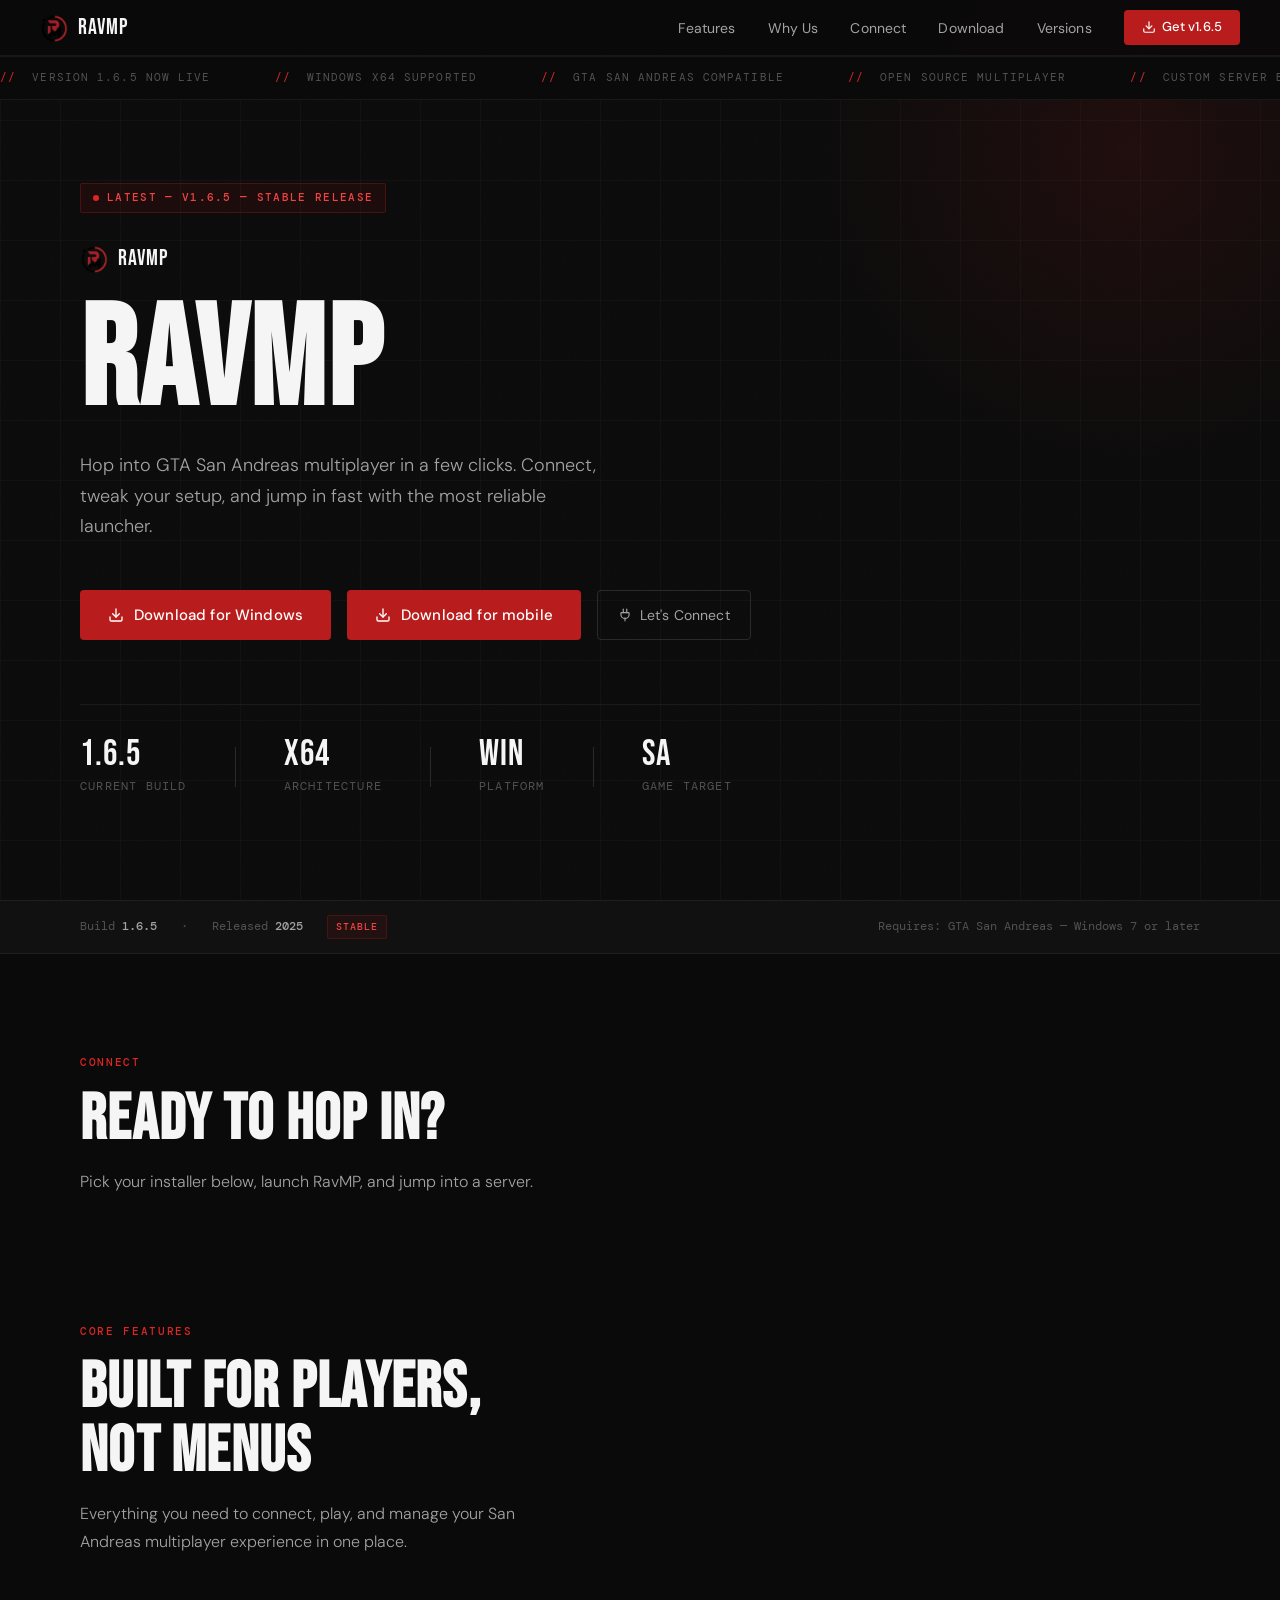
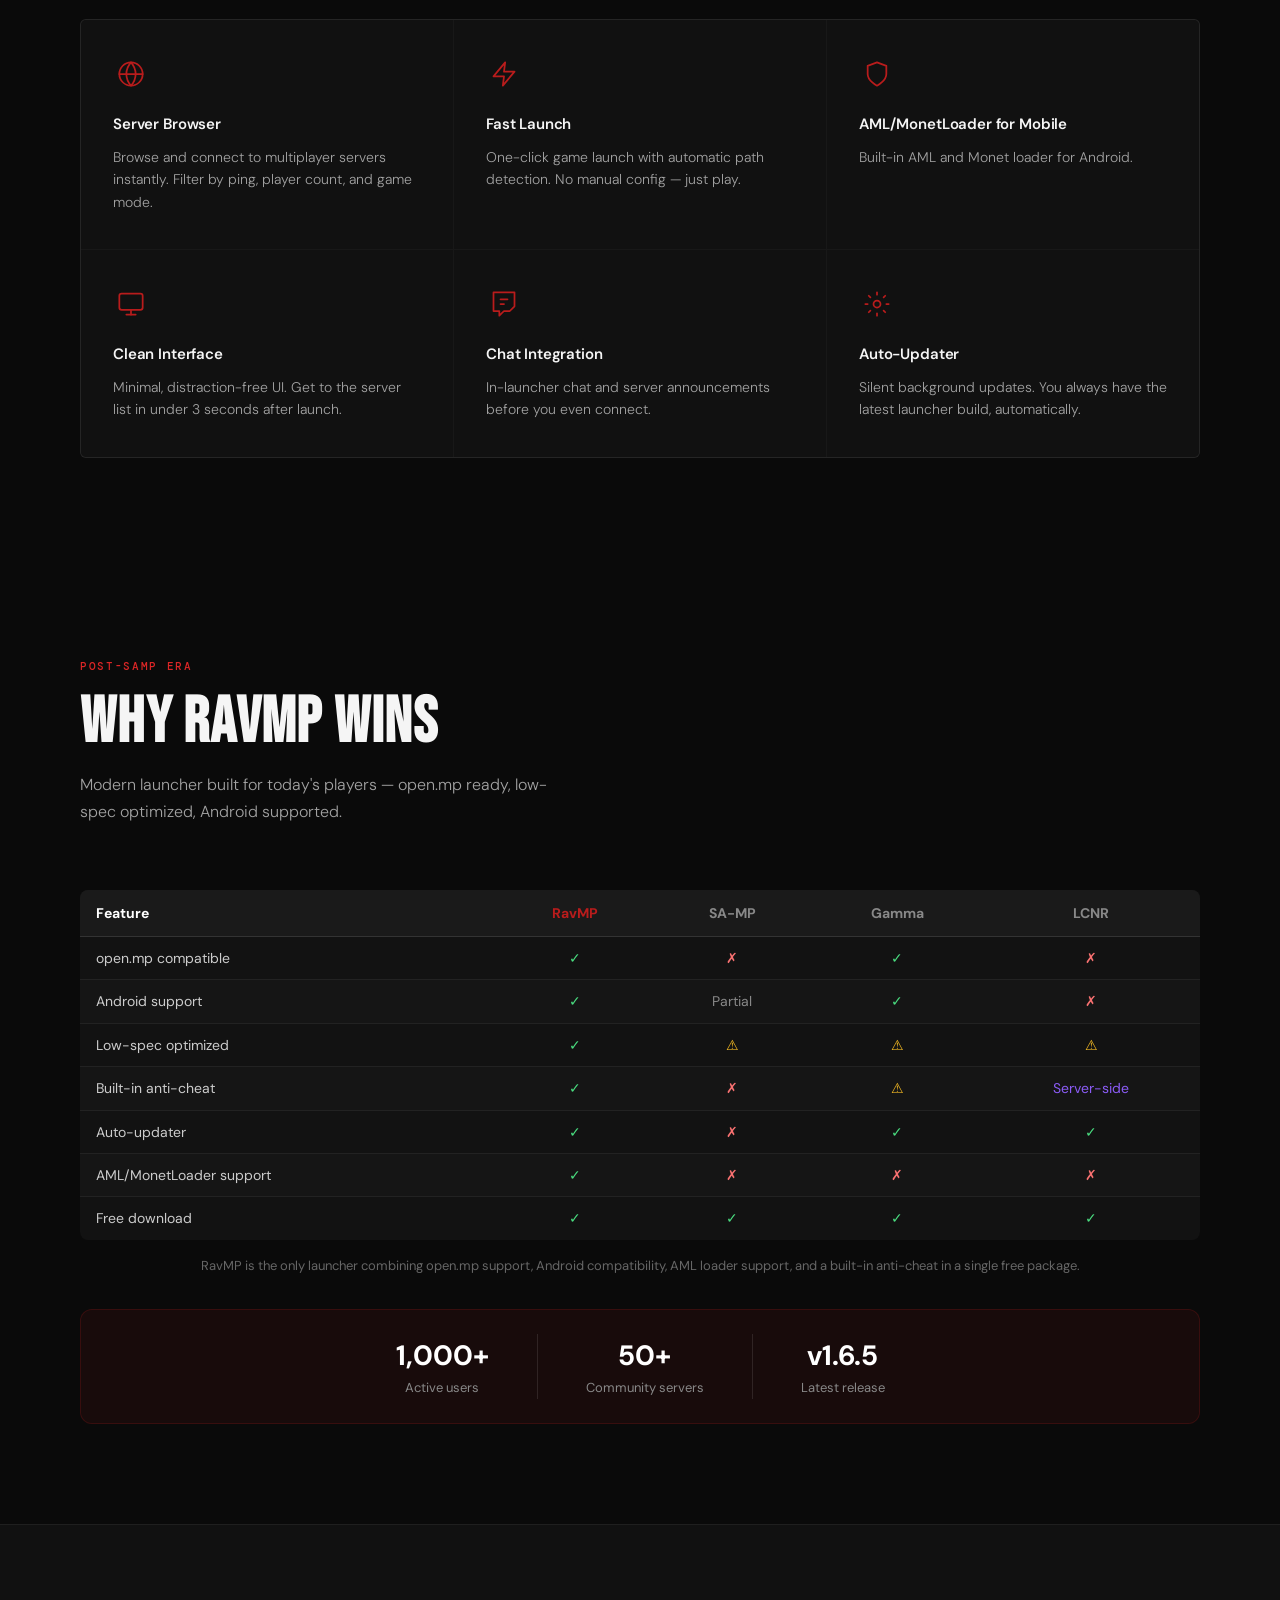
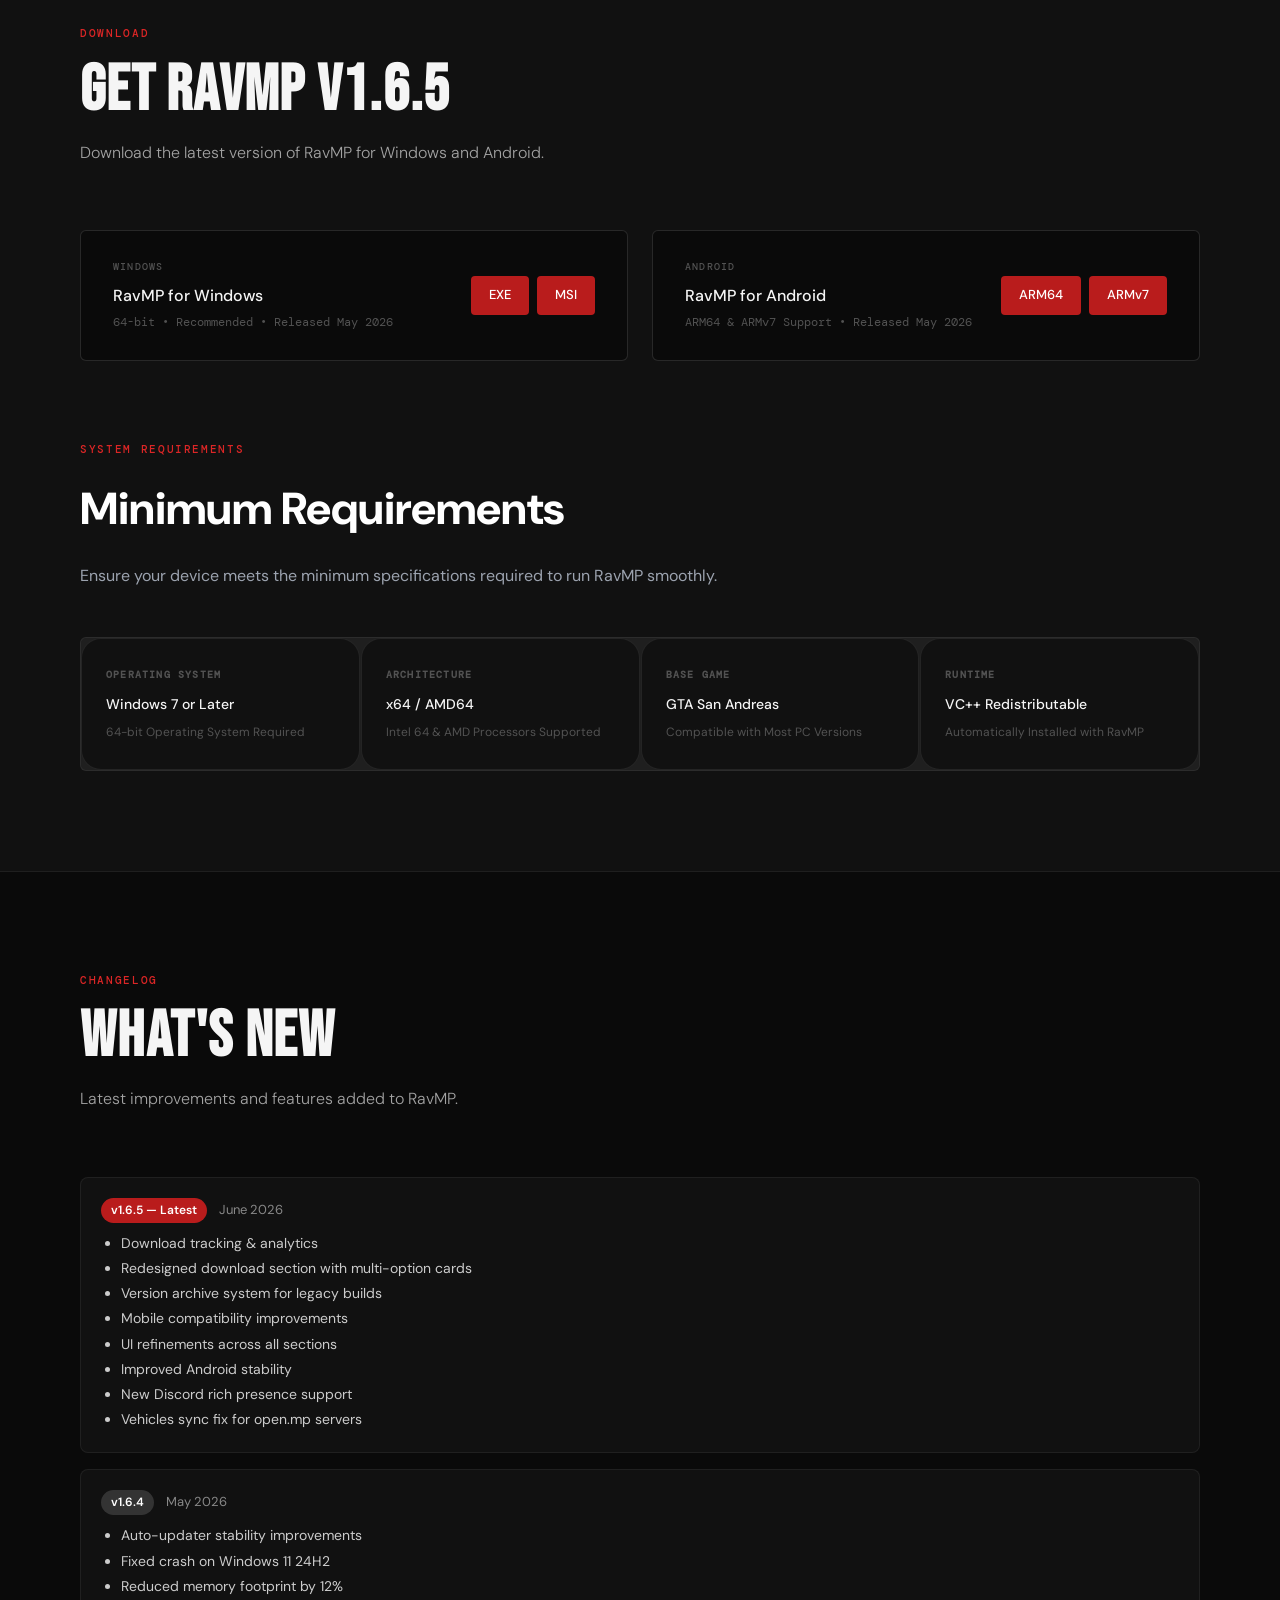
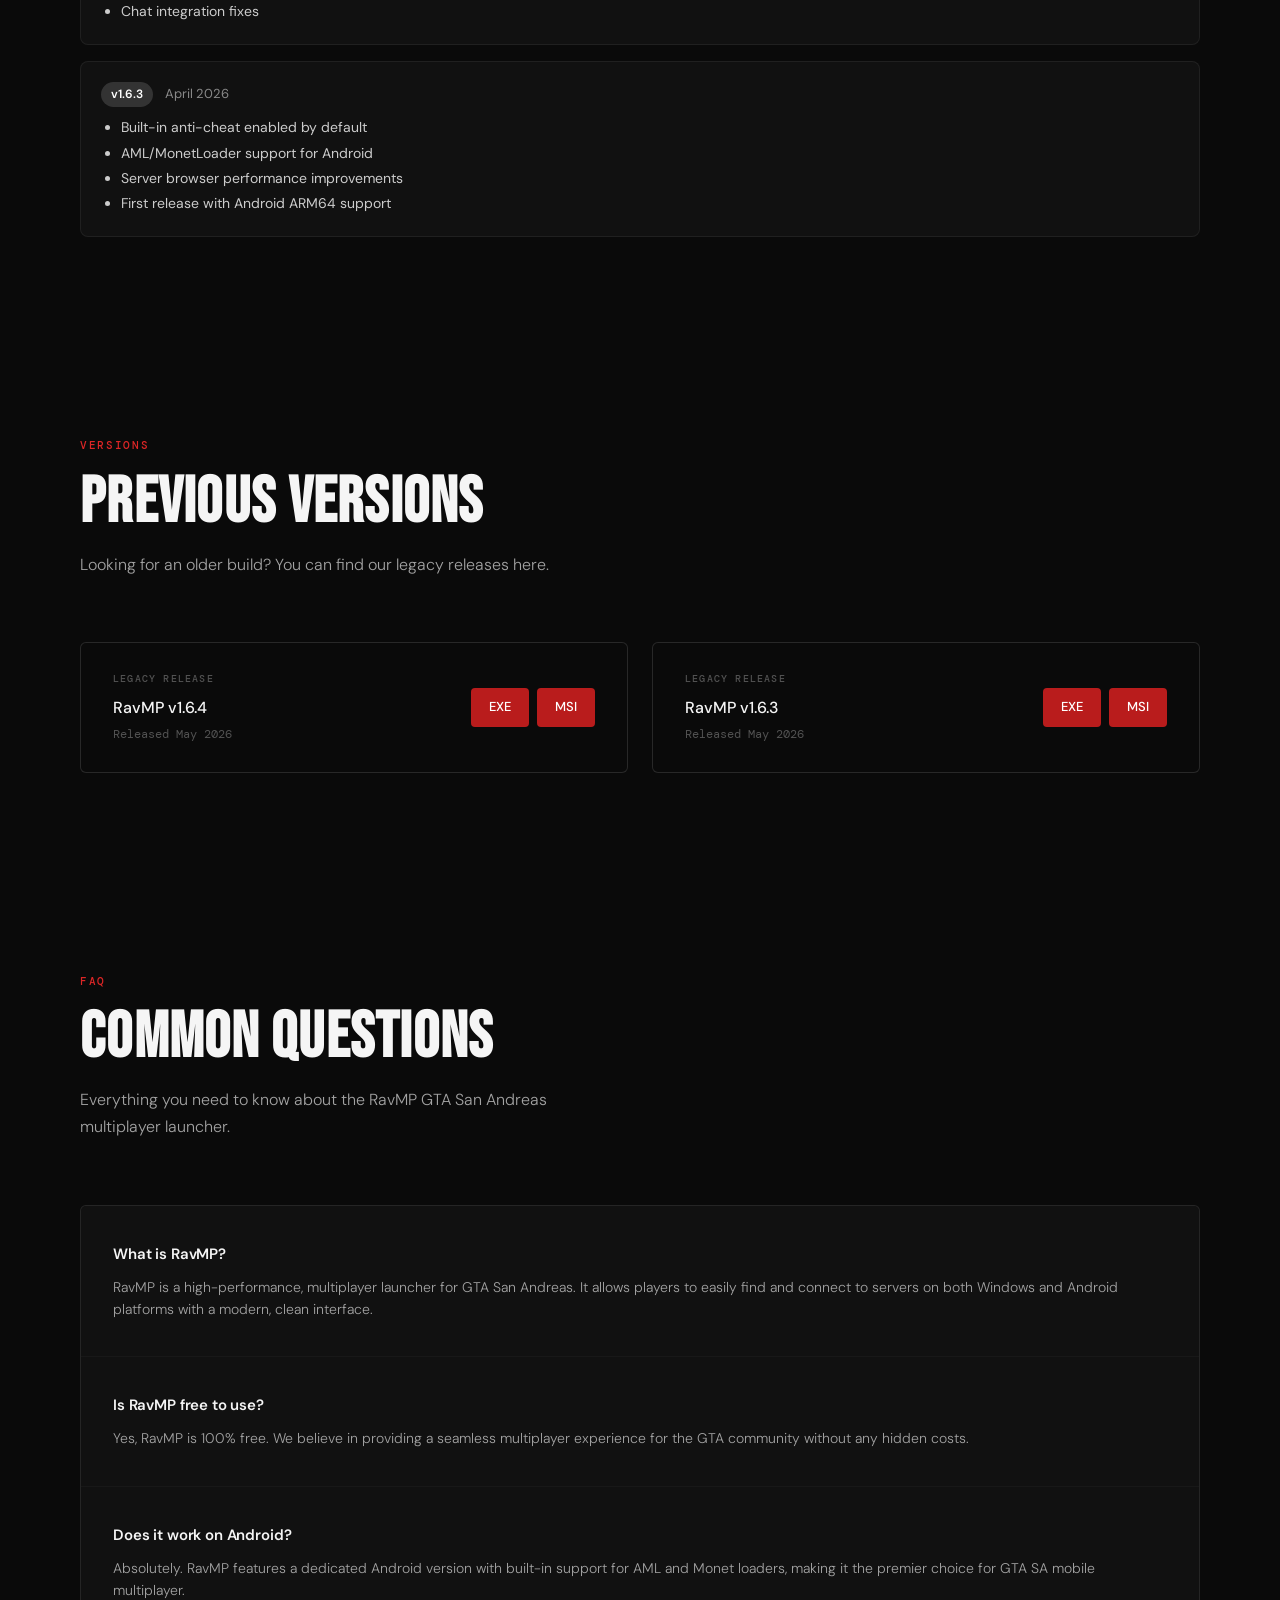
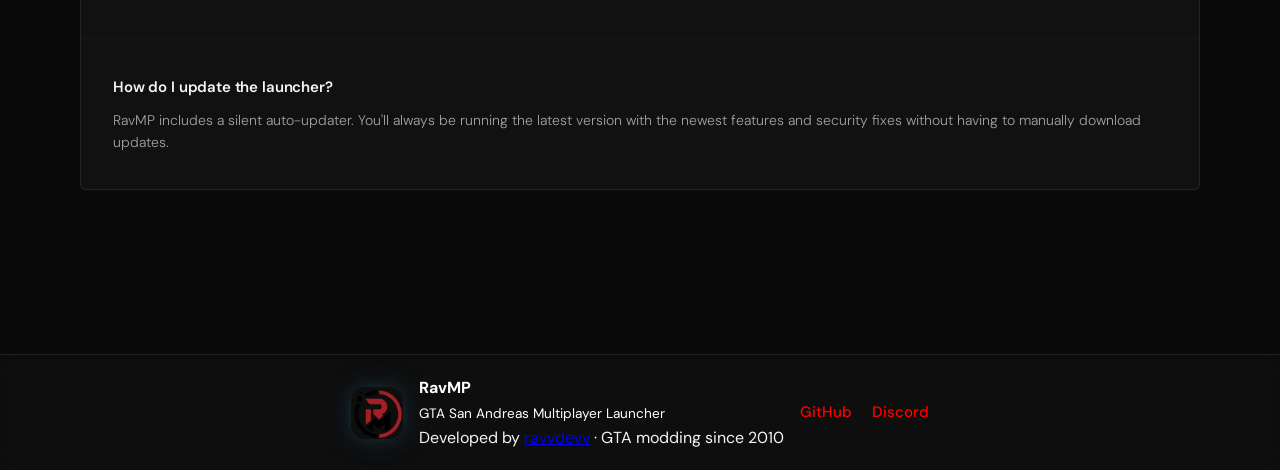
==== index.html @ 00d06754 "feat: add RavMP landing page Static landing page for RavMP with version-aware download links.  - ind" ====
<!DOCTYPE html>
<html lang="en" itemscope itemtype="https://schema.org/WebPage">

<head>
  <meta charset="UTF-8">
  <meta name="viewport" content="width=device-width, initial-scale=1.0">

  <!-- PRIMARY SEO: Title & Description -->
  <title>RavMP — GTA San Andreas Multiplayer Launcher 2026 | Free Download for PC & Android</title>
  <meta name="description"
    content="Download RavMP, the free GTA San Andreas multiplayer launcher for Windows & Android. Play on open.mp servers, low-spec optimized, with built-in anti-cheat. Latest version 1.6.5.">
  <meta name="keywords"
    content="GTA San Andreas Multiplayer, SAMP 2026, open.mp launcher, GTA SA multiplayer PC, GTA SA multiplayer Android, RavMP download, GTA San Andreas online, SA-MP alternative, GTA SA roleplay launcher, low spec GTA multiplayer">

  <!-- AUTHOR & PUBLISHER -->
  <meta name="author" content="ravvdevv">
  <meta name="publisher" content="RavMP">
  <meta name="copyright" content="2025–2026 RavMP">
  <meta name="robots" content="index, follow, max-image-preview:large, max-snippet:-1, max-video-preview:-1">
  <meta name="googlebot" content="index, follow, max-image-preview:large">
  <meta name="bingbot" content="index, follow">
  <meta name="format-detection" content="telephone=no, address=no, email=no">
  <meta name="referrer" content="strict-origin-when-cross-origin">
  <meta name="google" content="notranslate">
  <link rel="canonical" href="https://www.ravmp.site/">

  <!-- HREFLANG (single language but good practice) -->
  <link rel="alternate" hreflang="en" href="https://ravmp.site/">
  <link rel="alternate" hreflang="x-default" href="https://ravmp.site/">

  <!-- THEME & PWA -->
  <meta name="theme-color" content="#B91C1C">
  <meta name="apple-mobile-web-app-title" content="RavMP">
  <meta name="apple-mobile-web-app-capable" content="yes">
  <meta name="apple-mobile-web-app-status-bar-style" content="black-translucent">
  <meta name="application-name" content="RavMP">
  <meta name="msapplication-TileColor" content="#0A0A0A">
  <meta name="msapplication-config" content="none">

  <!-- GOOGLE SEARCH CONSOLE VERIFICATION -->
  <meta name="google-site-verification" content="oM2I1CHJqtOtnuSa7BRrCaym4ru8CVdy_X7vBUiohFk" />

  <!-- PERFORMANCE HINTS -->
  <link rel="preconnect" href="https://fonts.googleapis.com">
  <link rel="preconnect" href="https://fonts.gstatic.com" crossorigin>
  <link rel="preconnect" href="https://www.googletagmanager.com">
  <link rel="dns-prefetch" href="https://www.googletagmanager.com">
  <link rel="dns-prefetch" href="https://www.google-analytics.com">

  <!-- OPEN GRAPH / FACEBOOK (Enhanced) -->
  <meta property="og:type" content="website">
  <meta property="og:url" content="https://ravmp.site/">
  <meta property="og:title" content="RavMP — The Modern GTA San Andreas Multiplayer Launcher (2026)">
  <meta property="og:description"
    content="Play GTA SA Multiplayer on any device. Free download for Windows & Android. Optimized for low-end PCs, open.mp compatible, with built-in anti-cheat and auto-updater.">
  <meta property="og:image" content="https://ravmp.site/icon.png">
  <meta property="og:image:width" content="1024">
  <meta property="og:image:height" content="1024">
  <meta property="og:image:type" content="image/png">
  <meta property="og:image:alt" content="RavMP — GTA San Andreas Multiplayer Launcher Logo">
  <meta property="og:site_name" content="RavMP">
  <meta property="og:locale" content="en_US">
  <meta property="og:updated_time" content="2026-07-24T00:00:00Z">

  <!-- TWITTER CARD (Enhanced) -->
  <meta name="twitter:card" content="summary_large_image">
  <meta name="twitter:site" content="@ravvdevv">
  <meta name="twitter:creator" content="@ravvdevv">
  <meta name="twitter:url" content="https://ravmp.site/">
  <meta name="twitter:title" content="RavMP — Free GTA San Andreas Multiplayer Launcher 2026">
  <meta name="twitter:description"
    content="The best way to play GTA San Andreas multiplayer. Low-spec optimized, mobile-ready, open.mp compatible. Download free for Windows & Android.">
  <meta name="twitter:image" content="https://ravmp.site/icon.png">
  <meta name="twitter:image:width" content="1024">
  <meta name="twitter:image:height" content="1024">
  <meta name="twitter:image:alt" content="RavMP — GTA San Andreas Multiplayer Launcher">

  <!-- GOOGLE TAG Manager -->
  <script>(function (w, d, s, l, i) {
      w[l] = w[l] || [];
      w[l].push({
        'gtm.start':
          new Date().getTime(), event: 'gtm.js'
      });
      var f = d.getElementsByTagName(s)[0],
        j = d.createElement(s), dl = l != 'dataLayer' ? '&l=' + l : ''; j.async = true; j.src =
          'https://www.googletagmanager.com/gtm.js?id=' + i + dl; f.parentNode.insertBefore(j, f);
    })(window, document, 'script', 'dataLayer', 'GTM-MDSRJHWZ');</script>
  <!-- End Google Tag Manager -->

  <!-- JSON-LD: WebPage -->
  <script type="application/ld+json">
    {
      "@context": "https://schema.org",
      "@type": "WebPage",
      "name": "RavMP — GTA San Andreas Multiplayer Launcher",
      "description": "Download RavMP, the free GTA San Andreas multiplayer launcher for Windows & Android. Play on open.mp servers with low-spec optimization.",
      "url": "https://ravmp.site/",
      "inLanguage": "en",
      "datePublished": "2025-05-01",
      "dateModified": "2026-06-20",
      "author": {
        "@type": "Person",
        "name": "ravvdevv",
        "url": "https://github.com/ravvdevv"
      },
      "publisher": {
        "@type": "Organization",
        "name": "RavMP",
        "url": "https://ravmp.site/",
        "logo": {
          "@type": "ImageObject",
          "url": "https://ravmp.site/icon.png",
          "width": 1024,
          "height": 1024
        }
      },
      "primaryImageOfPage": {
        "@type": "ImageObject",
        "url": "https://ravmp.site/icon.png",
        "width": 1024,
        "height": 1024
      }
    }
  </script>

  <!-- JSON-LD: Organization -->
  <script type="application/ld+json">
    {
      "@context": "https://schema.org",
      "@type": "Organization",
      "name": "RavMP",
      "url": "https://ravmp.site/",
      "logo": "https://ravmp.site/icon.png",
      "description": "RavMP is a free, high-performance multiplayer launcher for Grand Theft Auto: San Andreas on Windows and Android.",
      "foundingDate": "2025-05-01",
      "sameAs": [
        "https://github.com/ravvdevv",
        "https://discord.gg/2t3RzB5vR5"
      ],
      "contactPoint": {
        "@type": "ContactPoint",
        "contactType": "customer support",
        "url": "https://discord.gg/2t3RzB5vR5"
      }
    }
  </script>

  <!-- JSON-LD: WebSite with SearchAction -->
  <script type="application/ld+json">
    {
      "@context": "https://schema.org",
      "@type": "WebSite",
      "name": "RavMP",
      "url": "https://ravmp.site/",
      "inLanguage": "en",
      "description": "Download RavMP, the free GTA San Andreas multiplayer launcher for Windows & Android. Play on open.mp servers, low-spec optimized, with built-in anti-cheat."
    }
  </script>

  <!-- JSON-LD: BreadcrumbList -->
  <script type="application/ld+json">
    {
      "@context": "https://schema.org",
      "@type": "BreadcrumbList",
      "itemListElement": [
        {
          "@type": "ListItem",
          "position": 1,
          "name": "Home",
          "item": "https://ravmp.site/"
        },
        {
          "@type": "ListItem",
          "position": 2,
          "name": "Download",
          "item": "https://ravmp.site/#download"
        },
        {
          "@type": "ListItem",
          "position": 3,
          "name": "Features",
          "item": "https://ravmp.site/#features"
        },
        {
          "@type": "ListItem",
          "position": 4,
          "name": "FAQ",
          "item": "https://ravmp.site/#faq"
        }
      ]
    }
  </script>

  <!-- JSON-LD: SoftwareApplication (Enhanced) -->
  <script type="application/ld+json">
    {
      "@context": "https://schema.org",
      "@type": "SoftwareApplication",
      "name": "RavMP",
      "alternateName": ["RavMP Launcher", "RavMP Multiplayer"],
      "operatingSystem": "Windows 7, 8, 10, 11 (x64), Android 5.0+",
      "applicationCategory": "GameApplication",
      "applicationSubCategory": "Multiplayer Game Client",
      "genre": "Action, Open World, Multiplayer",
      "url": "https://www.ravmp.site/",
      "downloadUrl": "https://www.ravmp.site/#download",
      "installUrl": "https://www.ravmp.site/#download",
      "versionHistory": "https://www.ravmp.site/#versions",
      "softwareVersion": "1.6.5",
      "fileSize": "45MB",
      "releaseNotes": "Version 1.6.5 includes download tracking, redesigned download section with multi-option cards, version archive system, mobile compatibility improvements, and UI refinements.",
      "screenshot": {
        "@type": "ImageObject",
        "url": "https://ravmp.site/icon.png",
        "caption": "RavMP Launcher Interface"
      },
      "offers": {
        "@type": "Offer",
        "price": "0",
        "priceCurrency": "USD",
        "availability": "https://schema.org/InStock",
        "validFrom": "2025-05-01"
      },
      "description": "RavMP is a high-performance, multiplayer launcher for Grand Theft Auto: San Andreas. Optimized for low-end systems, featuring a custom server browser, auto-updater, cross-platform Android support, and full open.mp compatibility.",
      "featureList": [
        "Open.mp and SA-MP Compatibility",
        "Low-Spec System Optimization",
        "Android Mobile Sync",
        "Global Server Browser",
        "Built-in Anti-Cheat",
        "Auto-Updater",
        "AML/MonetLoader Support",
        "Chat Integration",
        "One-Click Launch"
      ],
      "author": {
        "@type": "Person",
        "name": "ravvdevv",
        "url": "https://github.com/ravvdevv"
      }
    }
  </script>

  <!-- JSON-LD: FAQPage (Enhanced with more questions) -->
  <script type="application/ld+json">
    {
      "@context": "https://schema.org",
      "@type": "FAQPage",
      "mainEntity": [
        {
          "@type": "Question",
          "name": "What is RavMP?",
          "acceptedAnswer": {
            "@type": "Answer",
            "text": "RavMP is a lightweight, free multiplayer launcher for GTA San Andreas on Windows and Android. It features a custom server browser, auto-updater, built-in anti-cheat, and full open.mp compatibility — designed for speed and simplicity."
          }
        },
        {
          "@type": "Question",
          "name": "Is RavMP free to download?",
          "acceptedAnswer": {
            "@type": "Answer",
            "text": "Yes, RavMP is 100% free to download and use. There are no hidden costs, subscriptions, or premium tiers."
          }
        },
        {
          "@type": "Question",
          "name": "Does RavMP support Android?",
          "acceptedAnswer": {
            "@type": "Answer",
            "text": "Yes, RavMP has a dedicated Android version with built-in AML and Monet loader support for a seamless mobile multiplayer experience. It supports both ARM64 and ARMv7 architectures."
          }
        },
        {
          "@type": "Question",
          "name": "How do I install RavMP?",
          "acceptedAnswer": {
            "@type": "Answer",
            "text": "Download the installer for your platform (Windows EXE/MSI or Android APK) from the official website at ravmp.site and follow the setup instructions. The installer includes automatic VC++ redistributable setup."
          }
        },
        {
          "@type": "Question",
          "name": "Does RavMP work with open.mp?",
          "acceptedAnswer": {
            "@type": "Answer",
            "text": "Yes, RavMP is fully compatible with open.mp, the open-source successor to SA-MP. It also maintains backwards compatibility with legacy SA-MP servers."
          }
        },
        {
          "@type": "Question",
          "name": "Can I play on low-end PCs?",
          "acceptedAnswer": {
            "@type": "Answer",
            "text": "Absolutely. RavMP is specifically engineered for low-spec systems. It runs smoothly on Windows 7 and later with minimal resource usage."
          }
        },
        {
          "@type": "Question",
          "name": "How does the auto-updater work?",
          "acceptedAnswer": {
            "@type": "Answer",
            "text": "RavMP includes a silent background auto-updater. You'll always be running the latest version with the newest features and security fixes without having to manually download updates."
          }
        },
        {
          "@type": "Question",
          "name": "What are the minimum system requirements?",
          "acceptedAnswer": {
            "@type": "Answer",
            "text": "Windows 7 or later (64-bit), x64/AMD64 processor, GTA San Andreas installed, and VC++ Redistributable (automatically installed with RavMP). For Android: Android 5.0+ with ARM64 or ARMv7."
          }
        }
      ]
    }
  </script>

  <!-- STYLES -->
  <link rel="preload" href="/icon.png" as="image" type="image/png" fetchpriority="high">
  <link rel="preload"
    href="https://fonts.googleapis.com/css2?family=Bebas+Neue&family=DM+Mono:wght@400;500&family=DM+Sans:wght@300;400;500;600&display=swap"
    as="style">
  <link rel="preconnect" href="https://cdn.discord.com">
  <link
    href="https://fonts.googleapis.com/css2?family=Bebas+Neue&family=DM+Mono:wght@400;500&family=DM+Sans:wght@300;400;500;600&display=swap"
    rel="stylesheet" media="print" onload="this.media='all';this.onload=null">
  <noscript>
    <link
      href="https://fonts.googleapis.com/css2?family=Bebas+Neue&family=DM+Mono:wght@400;500&family=DM+Sans:wght@300;400;500;600&display=swap"
      rel="stylesheet">
  </noscript>
  <link rel="stylesheet" href="/css/styles.css">
  <link rel="icon" type="image/png" href="/icon.png">
  <link rel="apple-touch-icon" href="/icon.png">

</head>

<!-- Google Tag Manager (noscript) -->
<noscript><iframe src="https://www.googletagmanager.com/ns.html?id=GTM-MDSRJHWZ" height="0" width="0"
    style="display:none;visibility:hidden"></iframe></noscript>
<!-- End Google Tag Manager (noscript) -->

<body itemscope itemtype="https://schema.org/WebPage">

  <!-- SKIP TO CONTENT -->
  <a href="#main-content" class="skip-link" aria-label="Skip to main content">Skip to content</a>

  <!-- NAV -->
  <nav itemscope itemtype="https://schema.org/SiteNavigationElement">
    <a href="/" class="nav-logo" aria-label="RavMP Home" aria-current="page" itemprop="url">
      <img src="/icon.png" alt="RavMP — Official GTA San Andreas Multiplayer Launcher Logo" class="nav-logo-icon"
        width="28" height="28" loading="eager">
      <span class="nav-logo-text">RavMP</span>
    </a>
    <ul class="nav-links" id="nav-links"></ul>
  </nav>

  <!-- TICKER -->
  <div class="ticker ticker-fixed" aria-live="polite" aria-atomic="true" aria-label="Latest updates">
    <div class="ticker-inner" id="ticker-items"></div>
  </div>

  <main id="main-content">
    <!-- HERO -->
    <section class="hero hero-top-spacing" id="hero" aria-label="RavMP Introduction">
      <div class="hero-noise"></div>
      <div class="hero-grid-lines"></div>
      <div class="hero-glow"></div>

      <div class="hero-badge is-relative" id="hero-badge"></div>

      <a href="/" class="nav-logo" aria-label="RavMP Home" tabindex="-1">
        <img src="/icon.png" alt="" class="nav-logo-icon" width="28" height="28" aria-hidden="true">
        <span class="nav-logo-text">RavMP</span>
      </a>
      <h1 class="hero-title is-relative" id="hero-title" itemprop="headline">Hop into GTA San Andreas multiplayer in a few clicks</h1>

      <p class="hero-sub is-relative" id="hero-sub" itemprop="description"></p>

      <div class="hero-actions is-relative" id="hero-actions"></div>

      <div class="hero-meta is-relative" id="hero-meta"></div>
    </section>

    <!-- VERSION STRIP -->
    <div class="version-strip">
      <div class="version-info" id="version-info"></div>
      <span class="version-compat" id="version-compat"></span>
    </div>

    <!-- CONNECT -->
    <section class="section section-connect-compact" id="connect" aria-label="Download RavMP">
      <div class="section-label">Connect</div>
      <h2 class="section-title">Ready to hop in?</h2>
      <p class="section-sub section-sub-compact">Pick your installer below, launch RavMP, and
        jump
        into a server.</p>
    </section>

    <!-- FEATURES -->
    <section class="section" id="features" aria-label="RavMP Features">
      <div class="section-label">Core Features</div>
      <h2 class="section-title">Built for players,<br>not menus</h2>
      <p class="section-sub">Everything you need to connect, play, and manage your San Andreas multiplayer experience in
        one place.</p>

      <div class="features-grid" id="features-grid"></div>
    </section>

    <!-- WHY RAVMP vs Alternatives -->
    <section class="section" id="why-ravmp" aria-label="Why Choose RavMP">
      <div class="section-label">Post-SAMP Era</div>
      <h2 class="section-title">Why RavMP Wins</h2>
      <p class="section-sub">Modern launcher built for today's players — open.mp ready, low-spec optimized, Android supported.</p>

      <div style="overflow-x:auto;margin-bottom:8px;">
      <table style="width:100%;border-collapse:collapse;font-size:14px;color:#ccc;background:rgba(255,255,255,0.03);border-radius:8px;overflow:hidden;">
        <thead>
          <tr style="background:#1a1a1a;">
            <th style="padding:12px 16px;text-align:left;border-bottom:1px solid #333;color:#fff;">Feature</th>
            <th style="padding:12px 16px;text-align:center;border-bottom:1px solid #333;color:#B91C1C;">RavMP</th>
            <th style="padding:12px 16px;text-align:center;border-bottom:1px solid #333;color:#888;">SA-MP</th>
            <th style="padding:12px 16px;text-align:center;border-bottom:1px solid #333;color:#888;">Gamma</th>
            <th style="padding:12px 16px;text-align:center;border-bottom:1px solid #333;color:#888;">LCNR</th>
          </tr>
        </thead>
        <tbody>
          <tr style="border-bottom:1px solid #222;">
            <td style="padding:10px 16px;">open.mp compatible</td>
            <td style="padding:10px 16px;text-align:center;color:#4ade80;">&#10003;</td>
            <td style="padding:10px 16px;text-align:center;color:#f87171;">&#10007;</td>
            <td style="padding:10px 16px;text-align:center;color:#4ade80;">&#10003;</td>
            <td style="padding:10px 16px;text-align:center;color:#f87171;">&#10007;</td>
          </tr>
          <tr style="border-bottom:1px solid #222;background:rgba(255,255,255,0.01);">
            <td style="padding:10px 16px;">Android support</td>
            <td style="padding:10px 16px;text-align:center;color:#4ade80;">&#10003;</td>
            <td style="padding:10px 16px;text-align:center;color:#888;">Partial</td>
            <td style="padding:10px 16px;text-align:center;color:#4ade80;">&#10003;</td>
            <td style="padding:10px 16px;text-align:center;color:#f87171;">&#10007;</td>
          </tr>
          <tr style="border-bottom:1px solid #222;">
            <td style="padding:10px 16px;">Low-spec optimized</td>
            <td style="padding:10px 16px;text-align:center;color:#4ade80;">&#10003;</td>
            <td style="padding:10px 16px;text-align:center;color:#fbbf24;">&#9888;</td>
            <td style="padding:10px 16px;text-align:center;color:#fbbf24;">&#9888;</td>
            <td style="padding:10px 16px;text-align:center;color:#fbbf24;">&#9888;</td>
          </tr>
          <tr style="border-bottom:1px solid #222;background:rgba(255,255,255,0.01);">
            <td style="padding:10px 16px;">Built-in anti-cheat</td>
            <td style="padding:10px 16px;text-align:center;color:#4ade80;">&#10003;</td>
            <td style="padding:10px 16px;text-align:center;color:#f87171;">&#10007;</td>
            <td style="padding:10px 16px;text-align:center;color:#fbbf24;">&#9888;</td>
            <td style="padding:10px 16px;text-align:center;color:#8b5cf6;">Server-side</td>
          </tr>
          <tr style="border-bottom:1px solid #222;">
            <td style="padding:10px 16px;">Auto-updater</td>
            <td style="padding:10px 16px;text-align:center;color:#4ade80;">&#10003;</td>
            <td style="padding:10px 16px;text-align:center;color:#f87171;">&#10007;</td>
            <td style="padding:10px 16px;text-align:center;color:#4ade80;">&#10003;</td>
            <td style="padding:10px 16px;text-align:center;color:#4ade80;">&#10003;</td>
          </tr>
          <tr style="border-bottom:1px solid #222;background:rgba(255,255,255,0.01);">
            <td style="padding:10px 16px;">AML/MonetLoader support</td>
            <td style="padding:10px 16px;text-align:center;color:#4ade80;">&#10003;</td>
            <td style="padding:10px 16px;text-align:center;color:#f87171;">&#10007;</td>
            <td style="padding:10px 16px;text-align:center;color:#f87171;">&#10007;</td>
            <td style="padding:10px 16px;text-align:center;color:#f87171;">&#10007;</td>
          </tr>
          <tr>
            <td style="padding:10px 16px;">Free download</td>
            <td style="padding:10px 16px;text-align:center;color:#4ade80;">&#10003;</td>
            <td style="padding:10px 16px;text-align:center;color:#4ade80;">&#10003;</td>
            <td style="padding:10px 16px;text-align:center;color:#4ade80;">&#10003;</td>
            <td style="padding:10px 16px;text-align:center;color:#4ade80;">&#10003;</td>
          </tr>
        </tbody>
      </table>
      </div>

      <p style="margin-top:16px;font-size:13px;color:#666;text-align:center;">RavMP is the only launcher combining open.mp support, Android compatibility, AML loader support, and a built-in anti-cheat in a single free package.</p>

      <!-- STATS STRIP -->
      <div style="display:flex;justify-content:center;gap:48px;margin-top:32px;padding:24px;background:rgba(185,28,28,0.08);border:1px solid rgba(185,28,28,0.2);border-radius:12px;">
        <div style="text-align:center;">
          <div style="font-size:28px;font-weight:700;color:#fff;">1,000+</div>
          <div style="font-size:13px;color:#888;">Active users</div>
        </div>
        <div style="text-align:center;border-left:1px solid rgba(255,255,255,0.1);border-right:1px solid rgba(255,255,255,0.1);padding:0 48px;">
          <div style="font-size:28px;font-weight:700;color:#fff;">50+</div>
          <div style="font-size:13px;color:#888;">Community servers</div>
        </div>
        <div style="text-align:center;">
          <div style="font-size:28px;font-weight:700;color:#fff;">v1.6.5</div>
          <div style="font-size:13px;color:#888;">Latest release</div>
        </div>
      </div>
    </section>

    <!-- DOWNLOAD -->
    <section class="download-section" id="download" aria-label="Download RavMP">

      <div class="section-label">
        Download
      </div>

      <h2 class="section-title">
        Get RavMP <span id="download-version"></span>
      </h2>

      <p class="section-sub">
        Download the latest version of RavMP for Windows and Android.
      </p>

      <div class="download-grid" id="download-grid"></div>
      <!-- REQUIREMENTS -->
      <section class="requirements-section" aria-label="System Requirements">

        <div class="requirements-header">
          <div class="section-label">
            System Requirements
          </div>

          <h2 class="requirements-title">
            Minimum Requirements
          </h2>

          <p class="requirements-sub">
            Ensure your device meets the minimum specifications required to run RavMP smoothly.
          </p>
        </div>

        <div class="req-grid" id="requirements-grid"></div>

      </section>

    </section>



    <!-- CHANGELOG SECTION (PAUSED)
    <section class="section" id="changelog">
      <div class="section-label">Changelog</div>
      <h2 class="section-title">What's New</h2>
      <p class="section-sub">Stay updated with the latest improvements and features added to RavMP.</p>

      <div id="changelog-container"></div>
    </section>
    -->

    <!-- VERSIONS SECTION -->
    <section class="section" id="changelog">
      <div class="section-label">Changelog</div>
      <h2 class="section-title">What's New</h2>
      <p class="section-sub">Latest improvements and features added to RavMP.</p>

      <div class="version-entry" style="border:1px solid var(--border);border-radius:8px;padding:20px;margin-bottom:16px;background:rgba(255,255,255,0.03);">
        <div style="display:flex;align-items:center;gap:12px;margin-bottom:8px;">
          <span style="background:var(--primary,#B91C1C);color:#fff;font-size:12px;font-weight:600;padding:3px 10px;border-radius:20px;">v1.6.5 — Latest</span>
          <span style="color:#888;font-size:13px;">June 2026</span>
        </div>
        <ul style="margin:0;padding-left:20px;color:#ccc;font-size:14px;line-height:1.8;">
          <li>Download tracking & analytics</li>
          <li>Redesigned download section with multi-option cards</li>
          <li>Version archive system for legacy builds</li>
          <li>Mobile compatibility improvements</li>
          <li>UI refinements across all sections</li>
          <li>Improved Android stability</li>
          <li>New Discord rich presence support</li>
          <li>Vehicles sync fix for open.mp servers</li>
        </ul>
      </div>

      <div class="version-entry" style="border:1px solid var(--border);border-radius:8px;padding:20px;margin-bottom:16px;background:rgba(255,255,255,0.03);">
        <div style="display:flex;align-items:center;gap:12px;margin-bottom:8px;">
          <span style="background:#333;color:#fff;font-size:12px;font-weight:600;padding:3px 10px;border-radius:20px;">v1.6.4</span>
          <span style="color:#888;font-size:13px;">May 2026</span>
        </div>
        <ul style="margin:0;padding-left:20px;color:#ccc;font-size:14px;line-height:1.8;">
          <li>Auto-updater stability improvements</li>
          <li>Fixed crash on Windows 11 24H2</li>
          <li>Reduced memory footprint by 12%</li>
          <li>Chat integration fixes</li>
        </ul>
      </div>

      <div class="version-entry" style="border:1px solid var(--border);border-radius:8px;padding:20px;background:rgba(255,255,255,0.03);">
        <div style="display:flex;align-items:center;gap:12px;margin-bottom:8px;">
          <span style="background:#333;color:#fff;font-size:12px;font-weight:600;padding:3px 10px;border-radius:20px;">v1.6.3</span>
          <span style="color:#888;font-size:13px;">April 2026</span>
        </div>
        <ul style="margin:0;padding-left:20px;color:#ccc;font-size:14px;line-height:1.8;">
          <li>Built-in anti-cheat enabled by default</li>
          <li>AML/MonetLoader support for Android</li>
          <li>Server browser performance improvements</li>
          <li>First release with Android ARM64 support</li>
        </ul>
      </div>
    </section>

    <!-- VERSIONS SECTION -->
    <section class="section" id="versions" aria-label="Previous Versions">
      <div class="section-label">Versions</div>
      <h2 class="section-title">Previous Versions</h2>
      <p class="section-sub">Looking for an older build? You can find our legacy releases here.</p>

      <div class="download-grid" id="versions-container"></div>
    </section>

    <!-- FAQ SECTION -->
    <section class="section" id="faq" aria-label="Frequently Asked Questions">
      <div class="section-label">FAQ</div>
      <h2 class="section-title">Common Questions</h2>
      <p class="section-sub">Everything you need to know about the RavMP GTA San Andreas multiplayer launcher.</p>

      <div class="features-grid grid-single-column" id="faq-grid"></div>
    </section>
  </main>

  <!-- FOOTER -->
  <footer class="footer" itemscope itemtype="https://schema.org/WPFooter">
    <div class="footer-container">

      <!-- LEFT -->
      <div class="footer-brand">
        <img src="/icon.png" alt="Official RavMP Logo — GTA San Andreas Multiplayer Launcher" class="footer-logo"
          width="32" height="32" loading="lazy">

        <div>
          <div class="footer-title">RavMP</div>
          <p class="footer-subtitle">
            GTA San Andreas Multiplayer Launcher
          </p>
          <p class="footer-byline">Developed by <a href="https://github.com/ravvdevv" rel="noopener">ravvdevv</a> &middot; GTA modding since 2010</p>
        </div>
      </div>

      <!-- RIGHT -->
      <div class="footer-links" id="footer-links"></div>

    </div>
  </footer>
  <script src="js/app.js" defer></script>
</body>

</html>
---- css/styles.css ----
*,
*::before,
*::after {
    box-sizing: border-box;
    margin: 0;
    padding: 0;
}

:root {
    --crimson: #B91C1C;
    --crimson-bright: #DC2626;
    --crimson-dim: #7F1D1D;
    --crimson-glow: rgba(185, 28, 28, 0.15);
    --surface-0: #0A0A0A;
    --surface-1: #111111;
    --surface-2: #181818;
    --surface-3: #222222;
    --border: rgba(255, 255, 255, 0.06);
    --border-strong: rgba(255, 255, 255, 0.12);
    --text-1: #F5F5F5;
    --text-2: #A3A3A3;
    --text-3: #525252;
    --font-display: 'Bebas Neue', sans-serif;
    --font-body: 'DM Sans', sans-serif;
    --font-mono: 'DM Mono', monospace;
}

html {
    scroll-behavior: smooth;
}

body {
    background: var(--surface-0);
    color: var(--text-1);
    font-family: var(--font-body);
    font-size: 16px;
    line-height: 1.6;
    -webkit-font-smoothing: antialiased;
    overflow-x: hidden;
}

/* NAV */
nav {
    position: fixed;
    top: 0;
    left: 0;
    right: 0;
    z-index: 100;
    background: rgba(10, 10, 10, 0.85);
    backdrop-filter: blur(12px);
    border-bottom: 1px solid var(--border);
    padding: 0 40px;
    height: 56px;
    display: flex;
    align-items: center;
    justify-content: space-between;
}

.nav-logo {
    display: flex;
    align-items: center;
    gap: 10px;
    text-decoration: none;
}

.nav-logo-icon {
    width: 28px;
    height: 28px;
}

.nav-logo-text {
    font-family: var(--font-display);
    font-size: 22px;
    letter-spacing: 0.05em;
    color: var(--text-1);
}

.nav-links {
    display: flex;
    align-items: center;
    gap: 32px;
    list-style: none;
}

.nav-links a {
    color: var(--text-2);
    text-decoration: none;
    font-size: 14px;
    font-weight: 400;
    letter-spacing: 0.01em;
    transition: color 0.15s;
}

.nav-links a:hover {
    color: var(--text-1);
}

.nav-cta {
    display: inline-flex;
    align-items: center;
    gap: 6px;
    background: var(--crimson);
    color: #fff !important;
    padding: 7px 18px;
    border-radius: 4px;
    font-weight: 500 !important;
    font-size: 13px !important;
    transition: background 0.15s !important;
}

.nav-cta:hover {
    background: var(--crimson-bright) !important;
    color: #fff !important;
}

/* HERO */
.hero {
    min-height: 100vh;
    display: flex;
    flex-direction: column;
    justify-content: center;
    padding: 120px 80px 80px;
    position: relative;
    overflow: hidden;
}

@supports (height: 100svh) {
    .hero {
        min-height: 100svh;
    }
}

.hero-noise {
    position: absolute;
    inset: 0;
    background-image: url("data:image/svg+xml,%3Csvg viewBox='0 0 256 256' xmlns='http://www.w3.org/2000/svg'%3E%3Cfilter id='n'%3E%3CfeTurbulence type='fractalNoise' baseFrequency='0.9' numOctaves='4' stitchTiles='stitch'/%3E%3C/filter%3E%3Crect width='100%25' height='100%25' filter='url(%23n)' opacity='0.04'/%3E%3C/svg%3E");
    background-size: 256px;
    pointer-events: none;
    opacity: 0.6;
}

.hero-grid-lines {
    position: absolute;
    inset: 0;
    background-image:
        linear-gradient(rgba(255, 255, 255, 0.025) 1px, transparent 1px),
        linear-gradient(90deg, rgba(255, 255, 255, 0.025) 1px, transparent 1px);
    background-size: 60px 60px;
    pointer-events: none;
}

.hero-glow {
    position: absolute;
    top: -200px;
    right: -200px;
    width: 700px;
    height: 700px;
    background: radial-gradient(circle, rgba(185, 28, 28, 0.12) 0%, transparent 65%);
    pointer-events: none;
}

.hero-badge {
    display: inline-flex;
    align-items: center;
    gap: 8px;
    background: rgba(185, 28, 28, 0.1);
    border: 1px solid rgba(185, 28, 28, 0.3);
    border-radius: 2px;
    padding: 5px 12px;
    font-family: var(--font-mono);
    font-size: 11px;
    font-weight: 500;
    color: #EF4444;
    letter-spacing: 0.12em;
    text-transform: uppercase;
    margin-bottom: 28px;
    width: fit-content;
    animation: fadeUp 0.6s ease both;
}

.badge-dot {
    width: 6px;
    height: 6px;
    background: var(--crimson-bright);
    border-radius: 50%;
    animation: pulse 2s ease-in-out infinite;
}

/* REQUIREMENTS */

.requirements-section {
    margin-top: 5rem;
}

.requirements-header {
    margin-bottom: 2.5rem;
}

.requirements-title {
    font-size: clamp(1.8rem, 4vw, 2.8rem);
    font-weight: 800;
    color: #fff;
    margin-top: 0.6rem;
    margin-bottom: 1rem;
}

.requirements-sub {
    max-width: 700px;
    color: #9ca3af;
    line-height: 1.7;
    font-size: 1rem;
}

.req-grid {
    display: grid;
    grid-template-columns: repeat(auto-fit, minmax(240px, 1fr));
    gap: 1.2rem;
}

.req-item {
    position: relative;

    padding: 1.5rem;
    border-radius: 20px;

    background:
        linear-gradient(145deg,
            rgba(255, 255, 255, 0.03),
            rgba(255, 255, 255, 0.015));

    border: 1px solid rgba(255, 255, 255, 0.08);

    transition:
        transform 0.25s ease,
        border-color 0.25s ease,
        background 0.25s ease;
}

.req-item:hover {
    transform: translateY(-4px);

    border-color: rgba(56, 189, 248, 0.35);

    background:
        linear-gradient(145deg,
            rgba(56, 189, 248, 0.08),
            rgba(255, 255, 255, 0.03));
}

.req-icon {
    font-size: 1.5rem;
    margin-bottom: 1rem;
}

.req-label {
    font-size: 0.82rem;
    font-weight: 700;

    text-transform: uppercase;
    letter-spacing: 0.08em;

    color: #38bdf8;

    margin-bottom: 0.65rem;
}

.req-value {
    font-size: 1.15rem;
    font-weight: 700;
    color: #fff;

    margin-bottom: 0.45rem;
}

.req-note {
    color: #9ca3af;
    font-size: 0.92rem;
    line-height: 1.5;
}


@keyframes pulse {

    0%,
    100% {
        opacity: 1;
    }

    50% {
        opacity: 0.3;
    }
}

/* Skip-to-content link */
.skip-link {
    position: fixed;
    top: -100%;
    left: 12px;
    z-index: 9999;
    background: var(--crimson);
    color: #fff;
    font-size: 14px;
    font-weight: 500;
    padding: 10px 18px;
    border-radius: 4px;
    text-decoration: none;
    transition: top 0.2s ease;
}

.skip-link:focus {
    top: 8px;
}

.hero-title {
    font-family: var(--font-display);
    font-size: clamp(72px, 12vw, 140px);
    line-height: 0.9;
    letter-spacing: 0.02em;
    color: var(--text-1);
    margin-top: 24px;
    margin-bottom: 24px;
    animation: fadeUp 0.6s 0.1s ease both;
    position: relative;
}

.hero-title span {
    color: var(--crimson-bright);
    display: block;
}

.hero-sub {
    font-size: 18px;
    color: var(--text-2);
    font-weight: 300;
    max-width: 520px;
    line-height: 1.7;
    margin-bottom: 48px;
    animation: fadeUp 0.6s 0.2s ease both;
}

.hero-actions {
    display: flex;
    align-items: center;
    gap: 16px;
    flex-wrap: wrap;
    animation: fadeUp 0.6s 0.3s ease both;
}

.btn-primary {
    display: inline-flex;
    align-items: center;
    gap: 10px;
    background: var(--crimson);
    color: #fff;
    text-decoration: none;
    font-size: 15px;
    font-weight: 500;
    padding: 13px 28px;
    border-radius: 4px;
    border: none;
    cursor: pointer;
    transition: background 0.15s, transform 0.1s;
    letter-spacing: 0.01em;
}

.btn-primary:hover {
    background: var(--crimson-bright);
}

.btn-primary:active {
    transform: scale(0.98);
}

.btn-ghost {
    display: inline-flex;
    align-items: center;
    gap: 8px;
    background: transparent;
    color: var(--text-2);
    text-decoration: none;
    font-size: 14px;
    font-weight: 400;
    padding: 13px 20px;
    border-radius: 4px;
    border: 1px solid var(--border-strong);
    cursor: pointer;
    transition: color 0.15s, border-color 0.15s;
    letter-spacing: 0.01em;
}

.btn-ghost:hover {
    color: var(--text-1);
    border-color: rgba(255, 255, 255, 0.2);
}

.hero-meta {
    margin-top: 64px;
    padding-top: 32px;
    border-top: 1px solid var(--border);
    display: flex;
    align-items: center;
    gap: 48px;
    animation: fadeUp 0.6s 0.4s ease both;
}

.hero-stat {}

.hero-stat-num {
    font-family: var(--font-display);
    font-size: 36px;
    color: var(--text-1);
    letter-spacing: 0.03em;
    line-height: 1;
}

.hero-stat-label {
    font-size: 12px;
    color: var(--text-3);
    letter-spacing: 0.1em;
    text-transform: uppercase;
    font-family: var(--font-mono);
    margin-top: 4px;
}

.hero-divider {
    width: 1px;
    height: 40px;
    background: var(--border-strong);
}

@keyframes fadeUp {
    from {
        opacity: 0;
        transform: translateY(20px);
    }

    to {
        opacity: 1;
        transform: translateY(0);
    }
}

/* VERSION STRIP */
.version-strip {
    background: var(--surface-1);
    border-top: 1px solid var(--border);
    border-bottom: 1px solid var(--border);
    padding: 14px 80px;
    display: flex;
    align-items: center;
    justify-content: space-between;
    gap: 24px;
}

.version-info {
    display: flex;
    align-items: center;
    gap: 24px;
}

.version-tag {
    font-family: var(--font-mono);
    font-size: 12px;
    color: var(--text-3);
}

.version-tag strong {
    color: var(--text-2);
    font-weight: 500;
}

.version-pill {
    background: rgba(185, 28, 28, 0.1);
    border: 1px solid rgba(185, 28, 28, 0.25);
    color: #EF4444;
    font-family: var(--font-mono);
    font-size: 10px;
    font-weight: 500;
    letter-spacing: 0.1em;
    text-transform: uppercase;
    padding: 3px 8px;
    border-radius: 2px;
}

.version-compat {
    font-size: 12px;
    color: var(--text-3);
    font-family: var(--font-mono);
}

/* FEATURES */
.section {
    padding: 100px 80px;
}

.section-label {
    font-family: var(--font-mono);
    font-size: 11px;
    font-weight: 500;
    letter-spacing: 0.15em;
    text-transform: uppercase;
    color: var(--crimson-bright);
    margin-bottom: 16px;
}

.section-title {
    font-family: var(--font-display);
    font-size: clamp(40px, 6vw, 64px);
    line-height: 1;
    letter-spacing: 0.02em;
    color: var(--text-1);
    margin-bottom: 16px;
}

.section-sub {
    font-size: 16px;
    color: var(--text-2);
    font-weight: 300;
    max-width: 480px;
    margin-bottom: 64px;
    line-height: 1.7;
}

.features-grid {
    display: grid;
    grid-template-columns: repeat(3, 1fr);
    gap: 1px;
    background: var(--border);
    border: 1px solid var(--border);
    border-radius: 6px;
    overflow: hidden;
}

.feature-card {
    background: var(--surface-1);
    padding: 36px 32px;
    transition: background 0.2s;
    position: relative;
    overflow: hidden;
}

.feature-card::before {
    content: '';
    position: absolute;
    top: 0;
    left: 0;
    right: 0;
    height: 1px;
    background: transparent;
    transition: background 0.2s;
}

.feature-card:hover {
    background: var(--surface-2);
}

.feature-card:hover::before {
    background: var(--crimson);
}

.feature-icon {
    width: 36px;
    height: 36px;
    margin-bottom: 20px;
    display: flex;
    align-items: center;
    justify-content: center;
}

.feature-title {
    font-size: 15px;
    font-weight: 600;
    color: var(--text-1);
    margin-bottom: 10px;
    letter-spacing: -0.01em;
}

.feature-desc {
    font-size: 14px;
    color: var(--text-2);
    font-weight: 300;
    line-height: 1.6;
}

/* DOWNLOAD SECTION */
.download-section {
    padding: 100px 80px;
    background: var(--surface-1);
    border-top: 1px solid var(--border);
    border-bottom: 1px solid var(--border);
}

.download-grid {
    display: grid;
    grid-template-columns: 1fr 1fr;
    gap: 24px;
    margin-top: 48px;
}

.download-card {
    background: var(--surface-0);
    border: 1px solid var(--border-strong);
    border-radius: 6px;
    padding: 28px 32px;
    display: flex;
    align-items: center;
    justify-content: space-between;
    gap: 24px;
    transition: border-color 0.2s, background 0.2s;
    text-decoration: none;
}

.download-card:hover {
    border-color: var(--crimson);
    background: rgba(185, 28, 28, 0.03);
}

.download-card-left {
    flex: 1;
}

.download-card-type {
    font-family: var(--font-mono);
    font-size: 10px;
    font-weight: 500;
    letter-spacing: 0.12em;
    text-transform: uppercase;
    color: var(--text-3);
    margin-bottom: 8px;
}

.download-card-name {
    font-size: 16px;
    font-weight: 500;
    color: var(--text-1);
    margin-bottom: 4px;
}

.download-card-meta {
    font-size: 12px;
    color: var(--text-3);
    font-family: var(--font-mono);
}

.download-btn {
    flex-shrink: 0;
    display: inline-flex;
    align-items: center;
    gap: 8px;
    background: var(--crimson);
    color: #fff;
    font-size: 13px;
    font-weight: 500;
    padding: 9px 18px;
    border-radius: 4px;
    white-space: nowrap;
    transition: background 0.15s;
}

.download-card:hover .download-btn {
    background: var(--crimson-bright);
}

/* REQUIREMENTS */
.req-grid {
    display: grid;
    grid-template-columns: repeat(4, 1fr);
    gap: 1px;
    background: var(--border);
    border: 1px solid var(--border);
    border-radius: 6px;
    overflow: hidden;
    margin-top: 48px;
}

.req-item {
    background: var(--surface-1);
    padding: 28px 24px;
}

.req-label {
    font-family: var(--font-mono);
    font-size: 10px;
    letter-spacing: 0.12em;
    text-transform: uppercase;
    color: var(--text-3);
    margin-bottom: 10px;
}

.req-value {
    font-size: 14px;
    font-weight: 500;
    color: var(--text-1);
}

.req-note {
    font-size: 12px;
    color: var(--text-3);
    margin-top: 4px;
}

/* FOOTER */
footer {
    padding: 40px 80px;
    border-top: 1px solid var(--border);
    display: flex;
    align-items: center;
    justify-content: space-between;
    gap: 24px;
}

.footer-left {
    display: flex;
    align-items: center;
    gap: 12px;
}

.footer-text {
    font-size: 13px;
    color: var(--text-3);
}

.footer-links {
    display: flex;
    gap: 24px;
}

.footer-links a {
    font-size: 13px;
    color: var(--text-3);
    text-decoration: none;
    transition: color 0.15s;
}

.footer-links a:hover {
    color: var(--text-2);
}

/* SVG icon inline helper */
.icon {
    display: inline-block;
    vertical-align: middle;
}

/* Scrolling ticker */
.ticker {
    overflow: hidden;
    border-top: 1px solid var(--border);
    border-bottom: 1px solid var(--border);
    background: var(--surface-0);
    padding: 12px 0;
}

.ticker-inner {
    display: flex;
    gap: 64px;
    width: max-content;
    animation: ticker 25s linear infinite;
}

.ticker-item {
    font-family: var(--font-mono);
    font-size: 11px;
    color: var(--text-3);
    letter-spacing: 0.1em;
    text-transform: uppercase;
    white-space: nowrap;
}

.ticker-item span {
    color: var(--crimson-bright);
    margin-right: 8px;
}

@keyframes ticker {
    from {
        transform: translateX(0);
    }

    to {
        transform: translateX(-50%);
    }
}

/* Changelog strip */
.changelog {
    background: var(--surface-2);
    border: 1px solid var(--border-strong);
    border-radius: 6px;
    overflow: hidden;
    margin-top: 48px;
}

.changelog-header {
    padding: 16px 24px;
    border-bottom: 1px solid var(--border);
    display: flex;
    align-items: center;
    justify-content: space-between;
}

.changelog-header-title {
    font-family: var(--font-mono);
    font-size: 11px;
    font-weight: 500;
    letter-spacing: 0.1em;
    text-transform: uppercase;
    color: var(--text-3);
}

.changelog-row {
    padding: 16px 24px;
    display: flex;
    align-items: baseline;
    gap: 20px;
    border-bottom: 1px solid var(--border);
    transition: background 0.15s;
}

.changelog-row:last-child {
    border-bottom: none;
}

.changelog-row:hover {
    background: var(--surface-1);
}

.changelog-version {
    font-family: var(--font-mono);
    font-size: 12px;
    font-weight: 500;
    color: var(--text-1);
    min-width: 80px;
}

.changelog-date {
    font-family: var(--font-mono);
    font-size: 11px;
    color: var(--text-3);
    min-width: 80px;
}

.changelog-desc {
    font-size: 13px;
    color: var(--text-2);
    flex: 1;
}

.changelog-tag {
    font-family: var(--font-mono);
    font-size: 10px;
    font-weight: 500;
    letter-spacing: 0.08em;
    text-transform: uppercase;
    padding: 2px 8px;
    border-radius: 2px;
}

.tag-stable {
    background: rgba(34, 197, 94, 0.1);
    border: 1px solid rgba(34, 197, 94, 0.2);
    color: #4ADE80;
}

.tag-beta {
    background: rgba(251, 191, 36, 0.1);
    border: 1px solid rgba(251, 191, 36, 0.2);
    color: #FCD34D;
}

.tag-patch {
    background: rgba(99, 102, 241, 0.1);
    border: 1px solid rgba(99, 102, 241, 0.2);
    color: #A5B4FC;
}

a,
button {
    -webkit-tap-highlight-color: rgba(99, 102, 241, 0.12);
    touch-action: manipulation;
}

@media (max-width: 1024px) {
    nav {
        padding: 0 20px;
    }

    .hero,
    .section,
    .download-section {
        padding-left: 32px;
        padding-right: 32px;
    }

    .features-grid {
        grid-template-columns: repeat(2, 1fr);
    }

    .req-grid {
        grid-template-columns: repeat(2, 1fr);
    }

    .download-grid {
        grid-template-columns: 1fr;
    }

    .hero-meta {
        flex-wrap: wrap;
        gap: 24px;
    }

    .hero-divider {
        display: none;
    }

    .version-strip {
        padding: 14px 32px;
        flex-wrap: wrap;
    }

    footer {
        padding: 32px;
        flex-wrap: wrap;
    }
}

@media (max-width: 768px) {
    nav {
        padding: 0 14px;
    }

    .nav-links {
        gap: 10px;
        overflow-x: auto;
        max-width: 65vw;
        scrollbar-width: none;
        -ms-overflow-style: none;
    }

    .nav-links::-webkit-scrollbar {
        display: none;
    }

    .nav-links a {
        font-size: 13px;
    }

    .nav-cta {
        padding: 8px 14px;
    }

    .ticker {
        padding: 10px 0;
    }

    .hero {
        padding: 132px 20px 56px;
    }

    .section,
    .download-section {
        padding: 72px 20px;
    }

    .hero-title {
        font-size: clamp(48px, 18vw, 72px);
        line-height: 0.95;
    }

    .hero-sub {
        font-size: 16px;
        line-height: 1.6;
    }

    .hero-meta {
        margin-top: 40px;
        padding-top: 20px;
    }

    .section-title {
        line-height: 1.05;
    }

    .section-sub {
        margin-bottom: 40px;
    }

    .features-grid,
    .req-grid {
        grid-template-columns: 1fr;
    }

    .feature-card {
        padding: 28px 22px;
    }

    .download-card {
        flex-direction: column;
        align-items: flex-start;
        gap: 14px;
        padding: 22px 20px;
    }

    .download-btn {
        width: 100%;
        justify-content: center;
        padding: 11px 16px;
    }

    .version-strip {
        padding: 14px 20px;
        align-items: flex-start;
    }

    .version-info {
        flex-wrap: wrap;
        gap: 10px;
    }

    .changelog-header,
    .changelog-row {
        padding: 14px 16px;
    }

    .changelog-row {
        flex-direction: column;
        align-items: flex-start;
        gap: 8px;
    }

    .changelog-version,
    .changelog-date {
        min-width: 0;
    }

    footer {
        padding: 28px 20px;
        flex-direction: column;
        align-items: flex-start;
        gap: 12px;
    }

    .footer-links {
        gap: 16px;
        flex-wrap: wrap;
    }
}

@media (max-width: 420px) {
    .nav-logo-text {
        font-size: 19px;
    }

    .hero-title {
        font-size: clamp(42px, 17vw, 56px);
    }

    .hero-actions {
        width: 100%;
    }

    .btn-primary,
    .btn-ghost {
        width: 100%;
        justify-content: center;
    }

    .btn-primary,
    .btn-ghost,
    .download-btn {
        min-height: 48px;
    }
}

/* FOOTER */
.footer {
    width: 100%;
    padding: 1.2rem 2rem;
    background: rgba(15, 15, 15, 0.9);
    backdrop-filter: blur(12px);
    border-top: 1px solid rgba(255, 255, 255, 0.08);
    margin-top: 4rem;
}

.footer-container {
    max-width: 1400px;
    margin: 0 auto;

    display: flex;
    align-items: center;
    justify-content: space-between;
    gap: 1rem;

    flex-wrap: wrap;
}

.footer-brand {
    display: flex;
    align-items: center;
    gap: 1rem;
}

.footer-logo {
    width: 52px;
    height: 52px;
    border-radius: 14px;
    object-fit: cover;

    box-shadow:
        0 0 15px rgba(255, 255, 255, 0.08),
        0 0 30px rgba(0, 170, 255, 0.15);

    transition: transform 0.3s ease;
}

.footer-logo:hover {
    transform: scale(1.05);
}

.footer-title {
    font-size: 1rem;
    font-weight: 700;
    color: #ffffff;
    margin: 0;
}

.footer-subtitle {
    font-size: 0.85rem;
    color: #ffffff;
    margin-top: 0.2rem;
}

.footer-links {
    display: flex;
    align-items: center;
    gap: 1.2rem;
}

.footer-links a {
    position: relative;
    text-decoration: none;
    color: #ff0000;
    font-size: 0.95rem;
    font-weight: 500;

    transition:
        color 0.25s ease,
        transform 0.25s ease;
}

.footer-links a::after {
    content: "";
    position: absolute;
    left: 0;
    bottom: -4px;

    width: 0%;
    height: 2px;

    background: #f83e38;
    transition: width 0.25s ease;
}

.footer-links a:hover {
    color: #f83e38;
    transform: translateY(-2px);
}

.footer-links a:hover::after {
    width: 100%;
}

/* MOBILE */
@media (max-width: 640px) {
    .footer-container {
        flex-direction: column;
        align-items: flex-start;
    }

    .footer-links {
        width: 100%;
        justify-content: flex-start;
    }
}
.ticker-fixed {
    position: fixed;
    top: 56px;
    left: 0;
    right: 0;
    z-index: 99;
}

.hero-top-spacing {
    padding-top: 160px;
}

.is-relative {
    position: relative;
}

.section-connect-compact {
    padding-bottom: 28px;
}

.section-sub-compact {
    margin-bottom: 0;
    max-width: 560px;
}

.grid-single-column {
    grid-template-columns: 1fr;
}

.faq-card-left {
    text-align: left;
}
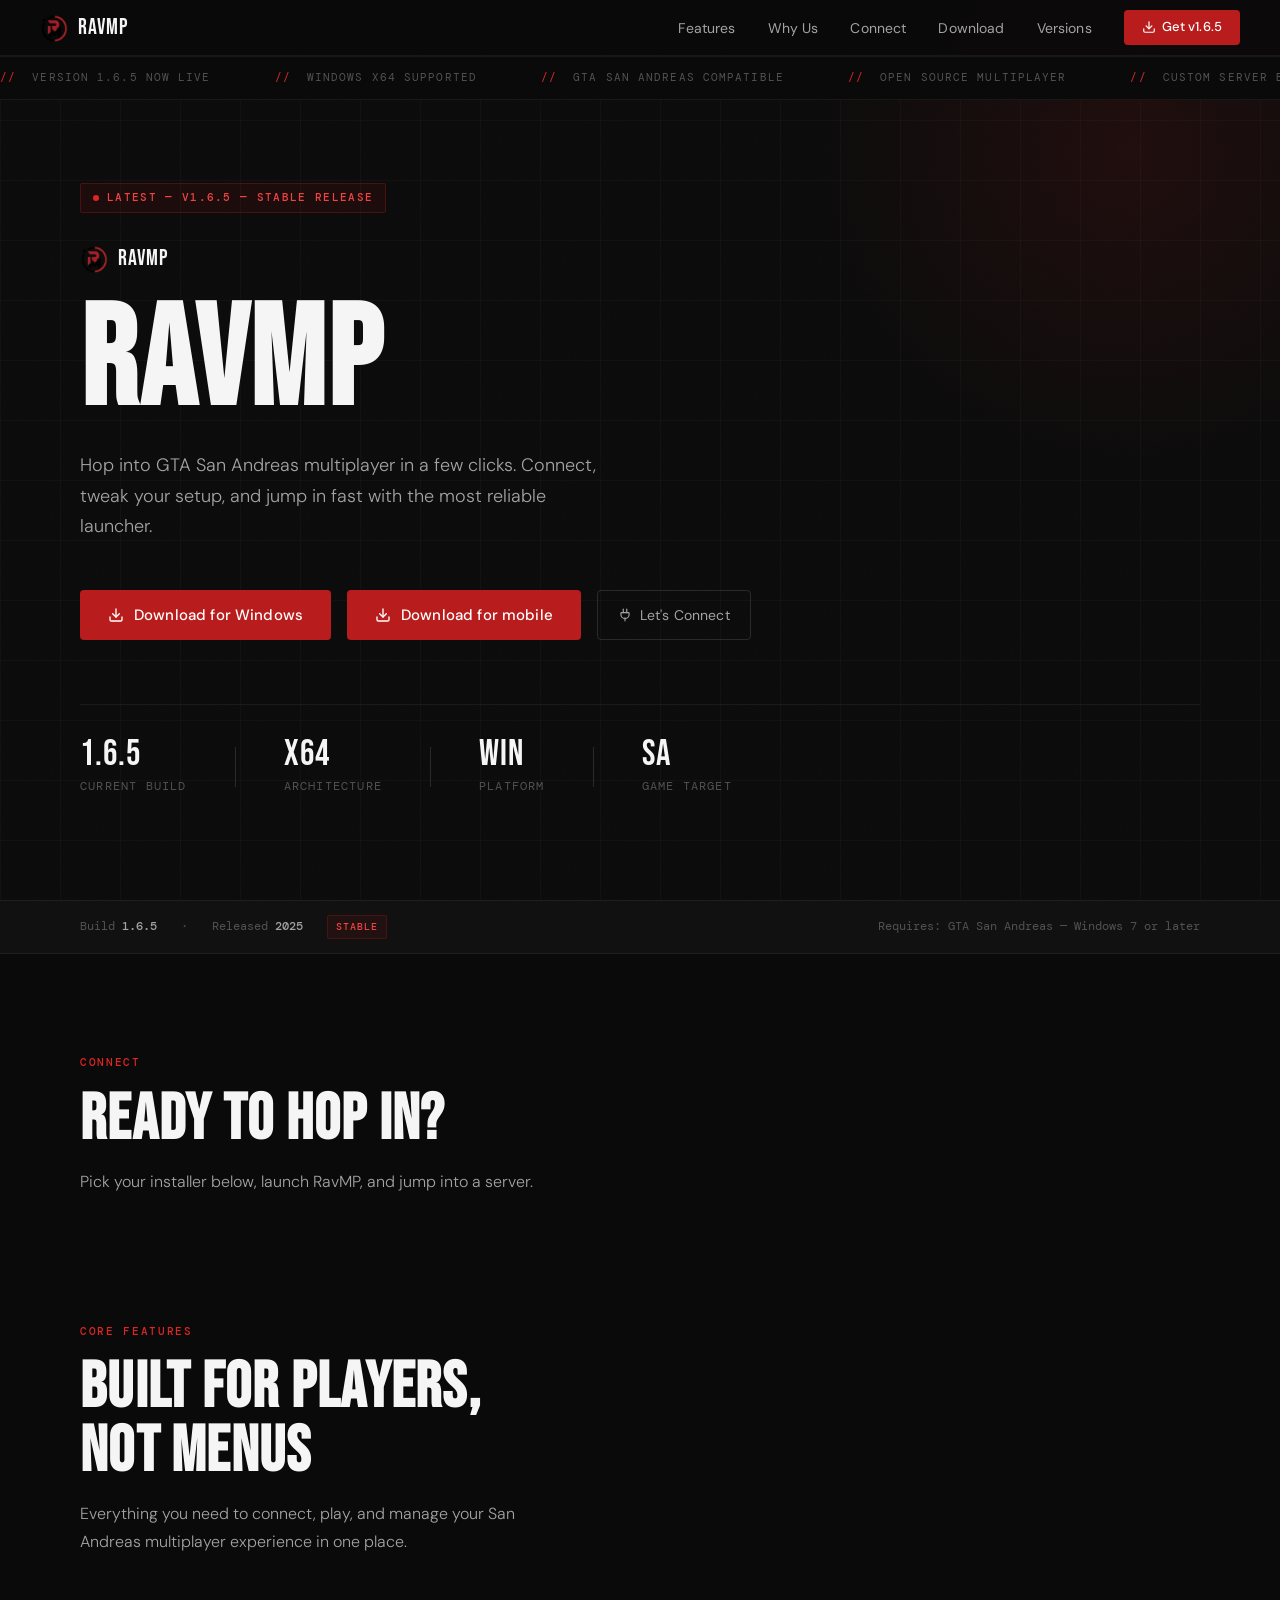
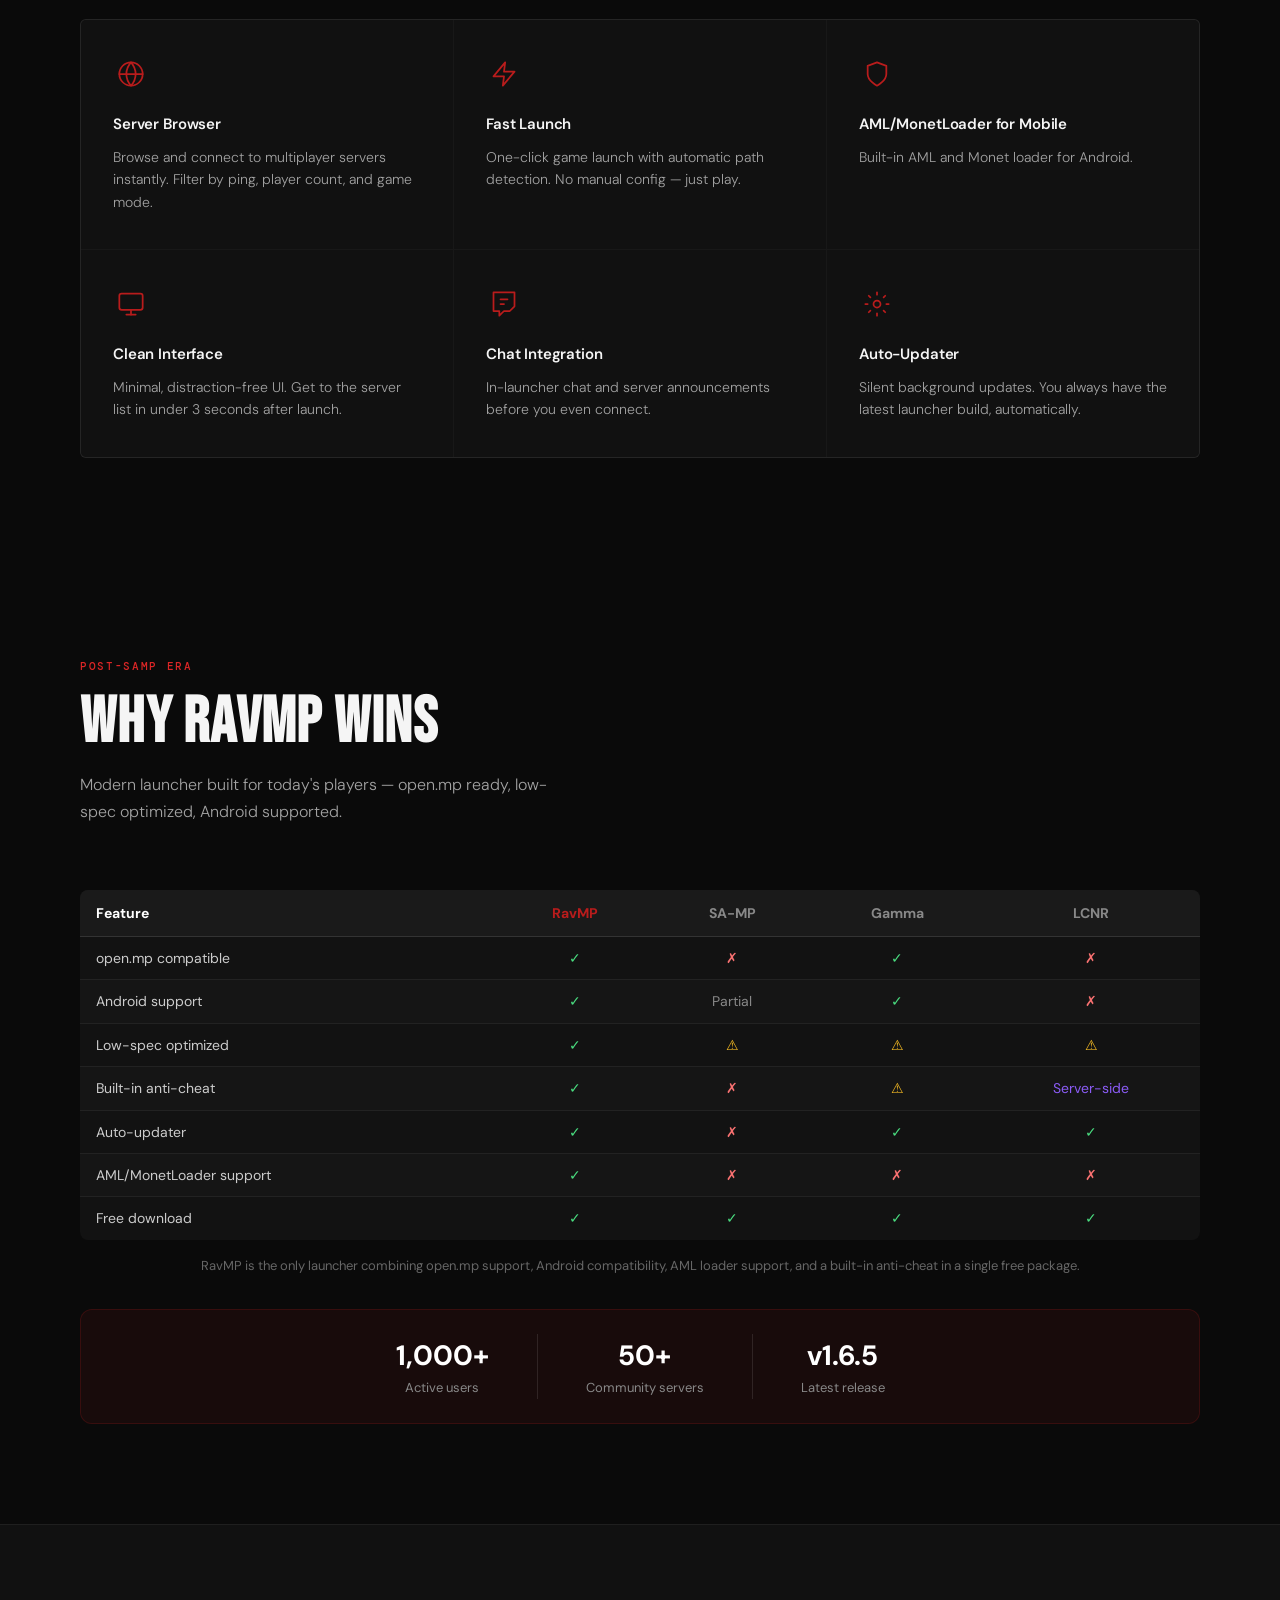
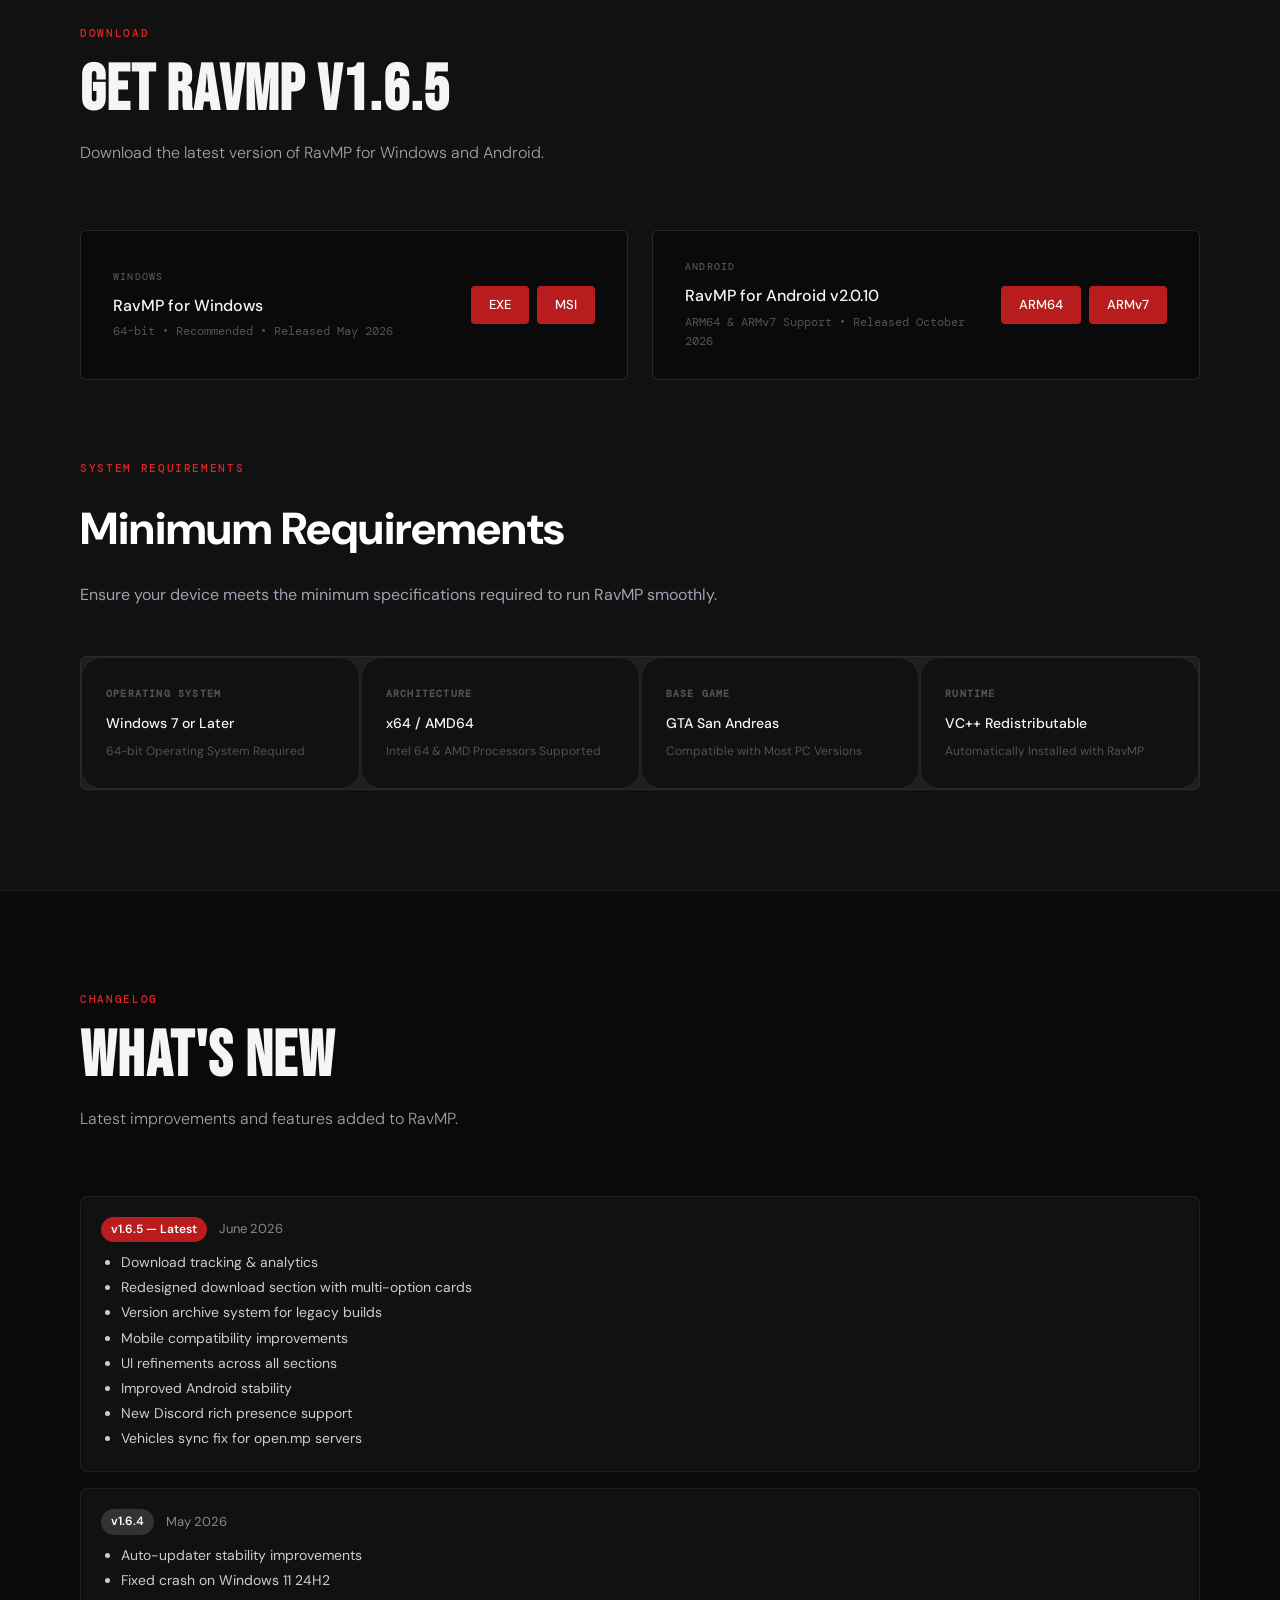
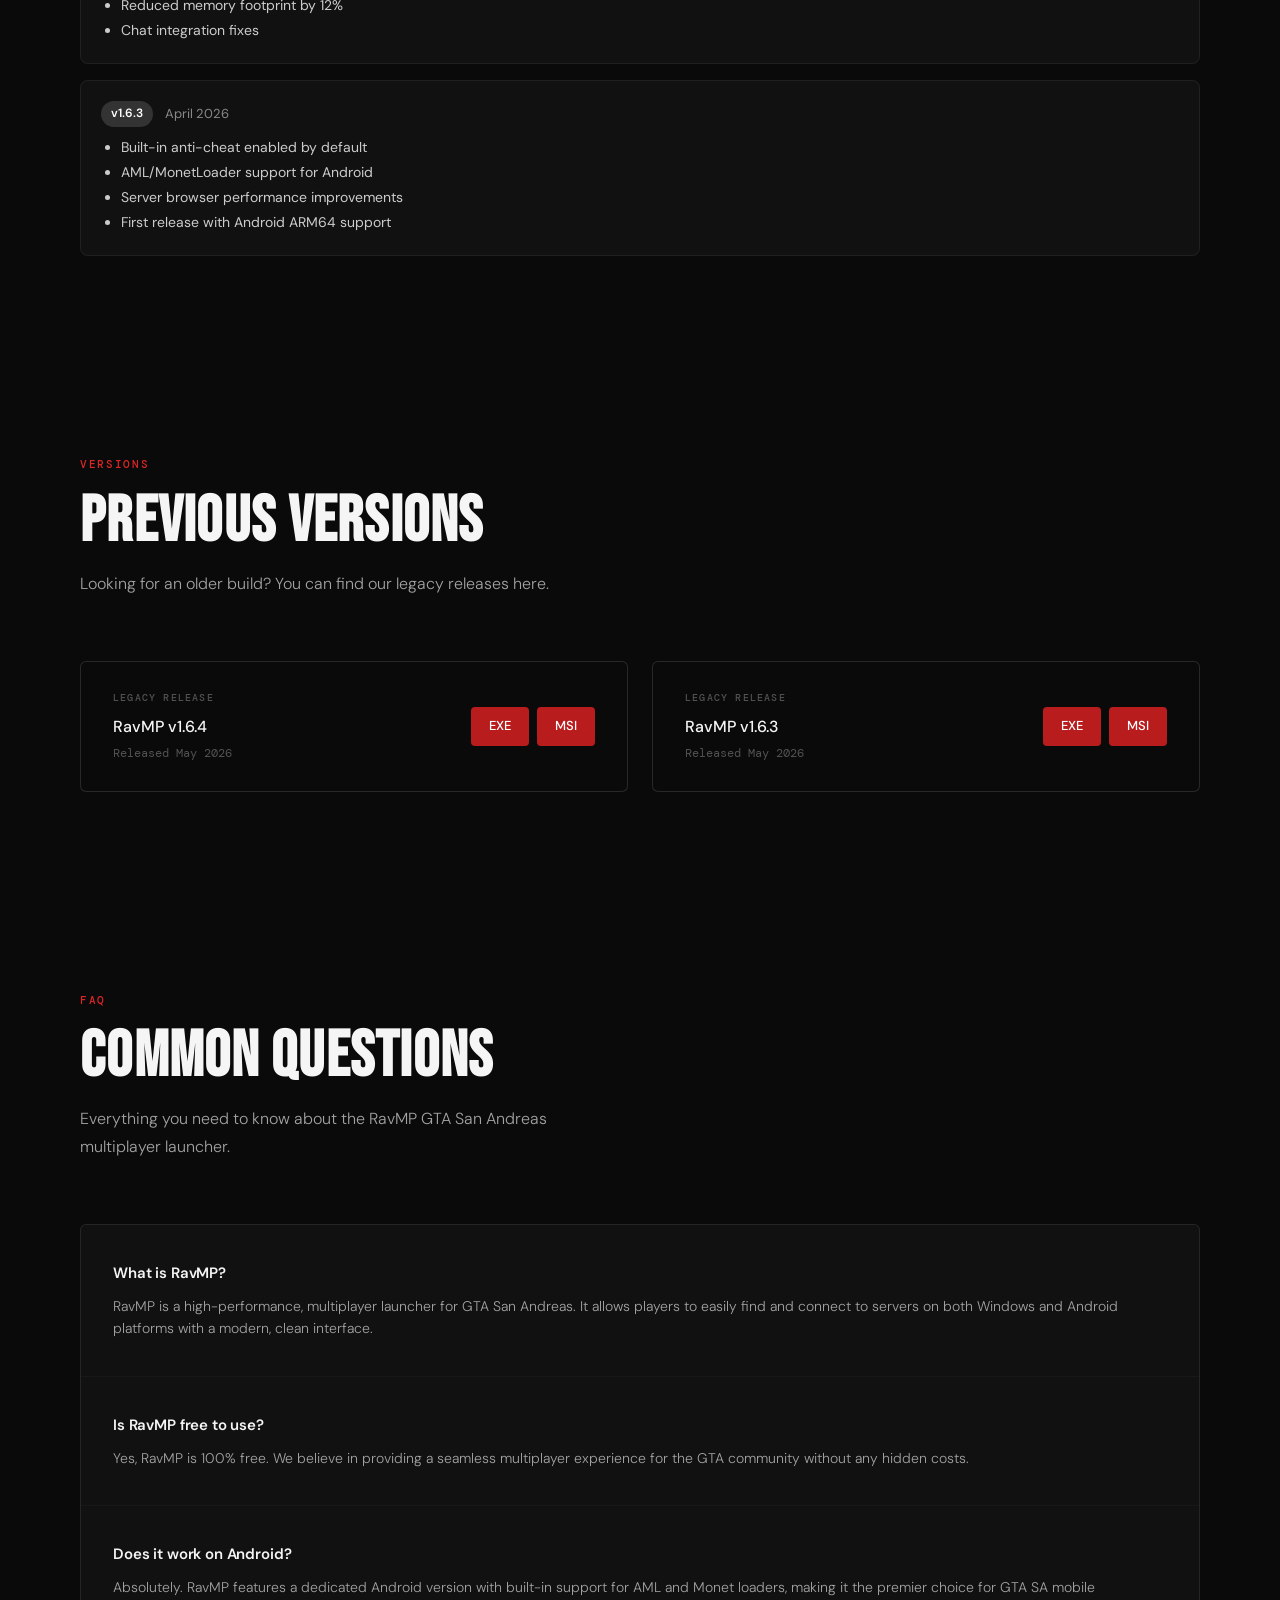
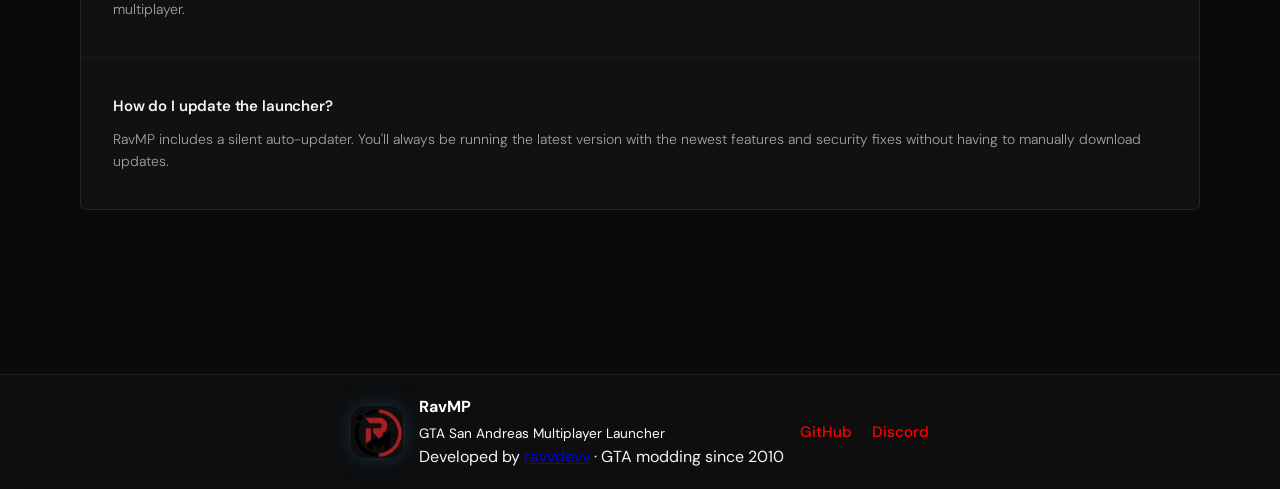
==== commit 9f56f3b8: "Update landing page Android version metadata" ====
--- a/index.html
+++ b/index.html
@@ -8,7 +8,7 @@
   <!-- PRIMARY SEO: Title & Description -->
   <title>RavMP — GTA San Andreas Multiplayer Launcher 2026 | Free Download for PC & Android</title>
   <meta name="description"
-    content="Download RavMP, the free GTA San Andreas multiplayer launcher for Windows & Android. Play on open.mp servers, low-spec optimized, with built-in anti-cheat. Latest version 1.6.5.">
+    content="Download RavMP, the free GTA San Andreas multiplayer launcher for Windows & Android. Play on open.mp servers, low-spec optimized, with built-in anti-cheat. Latest Windows version 1.6.5 and Android version 2.0.10.">
   <meta name="keywords"
     content="GTA San Andreas Multiplayer, SAMP 2026, open.mp launcher, GTA SA multiplayer PC, GTA SA multiplayer Android, RavMP download, GTA San Andreas online, SA-MP alternative, GTA SA roleplay launcher, low spec GTA multiplayer">
 
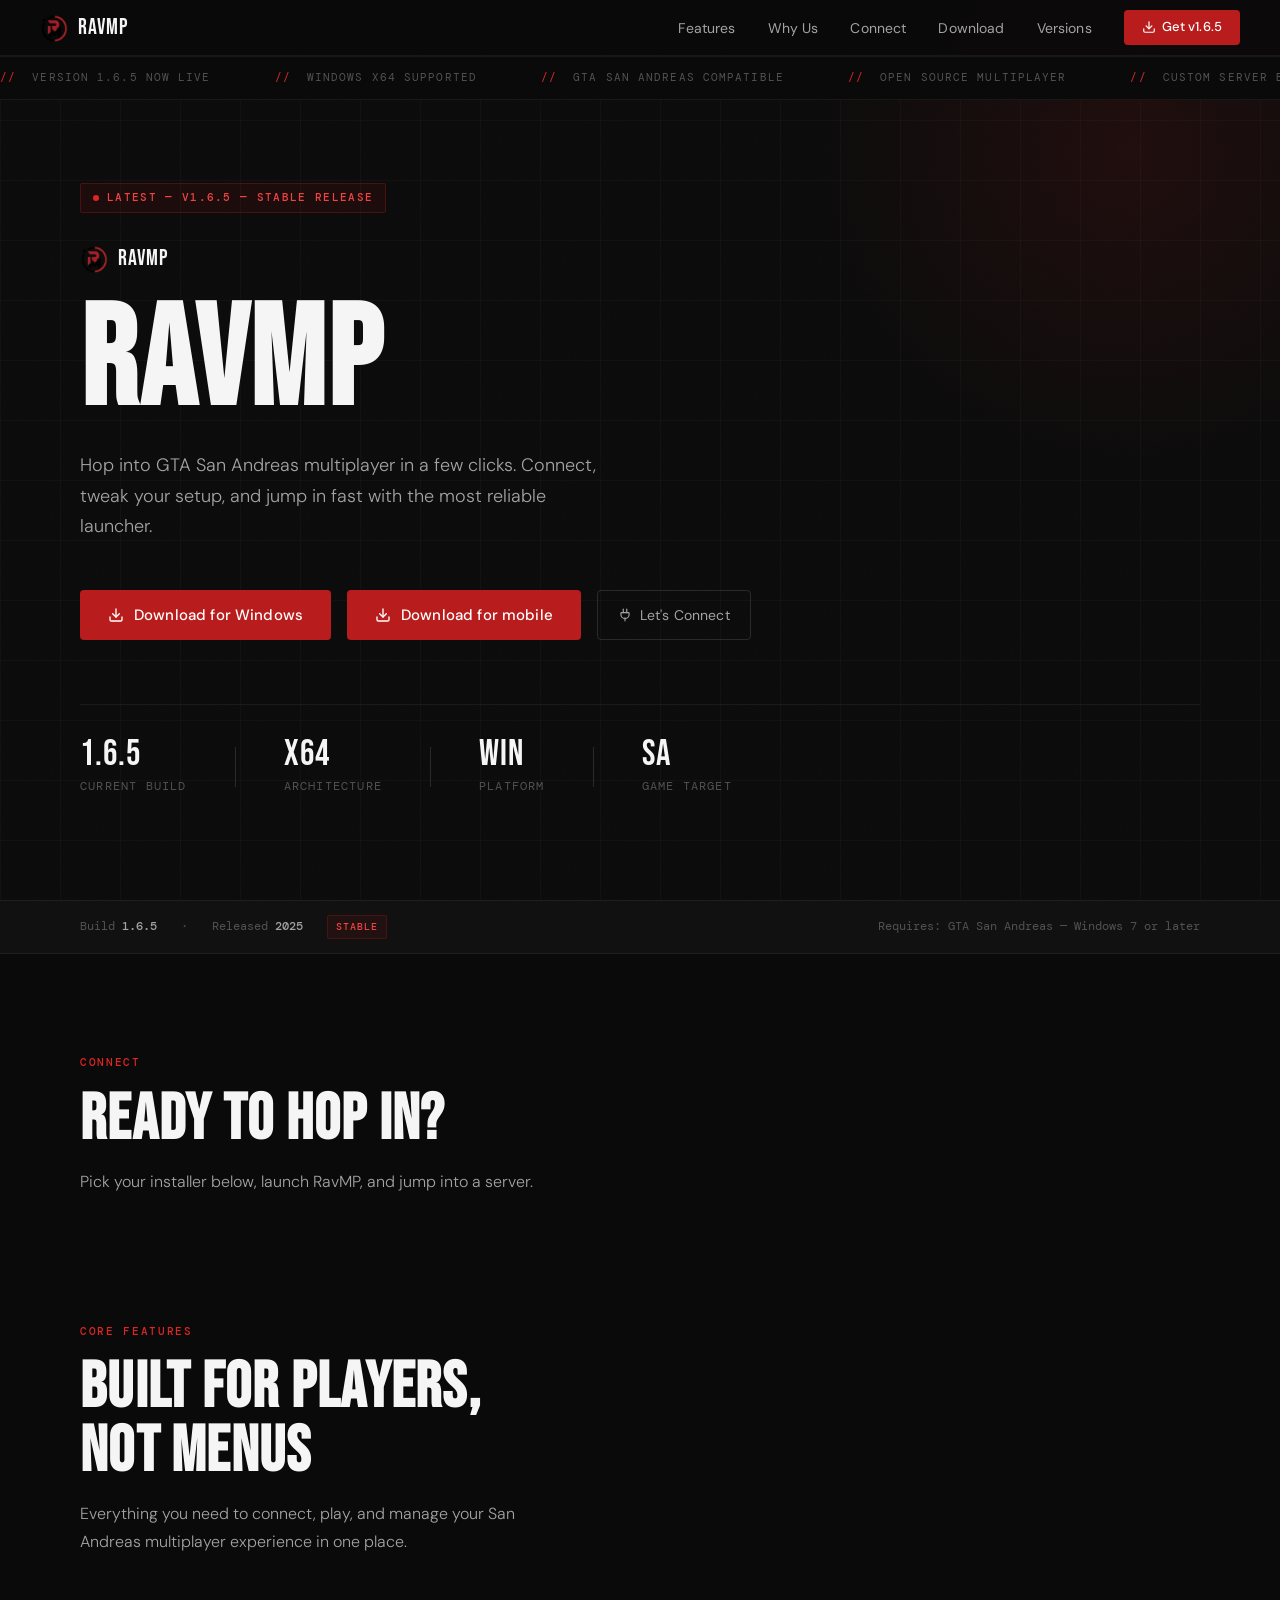
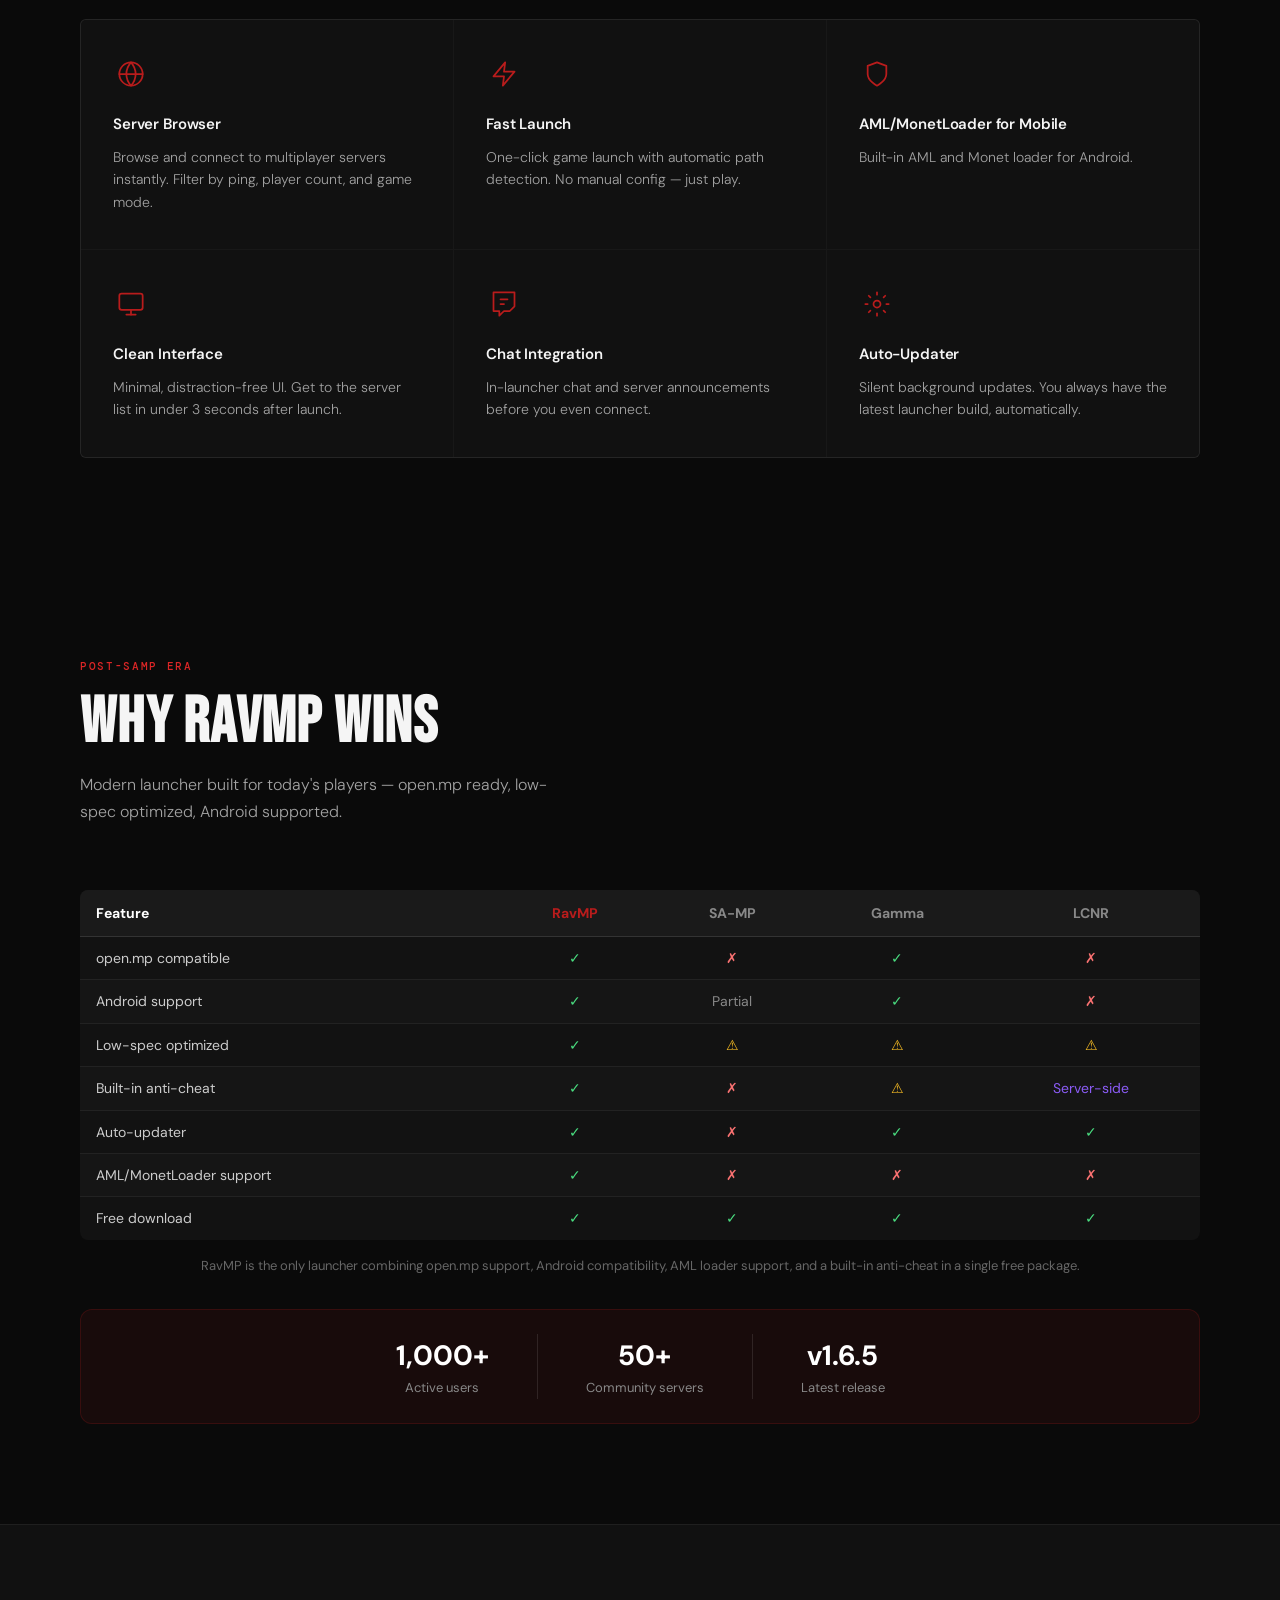
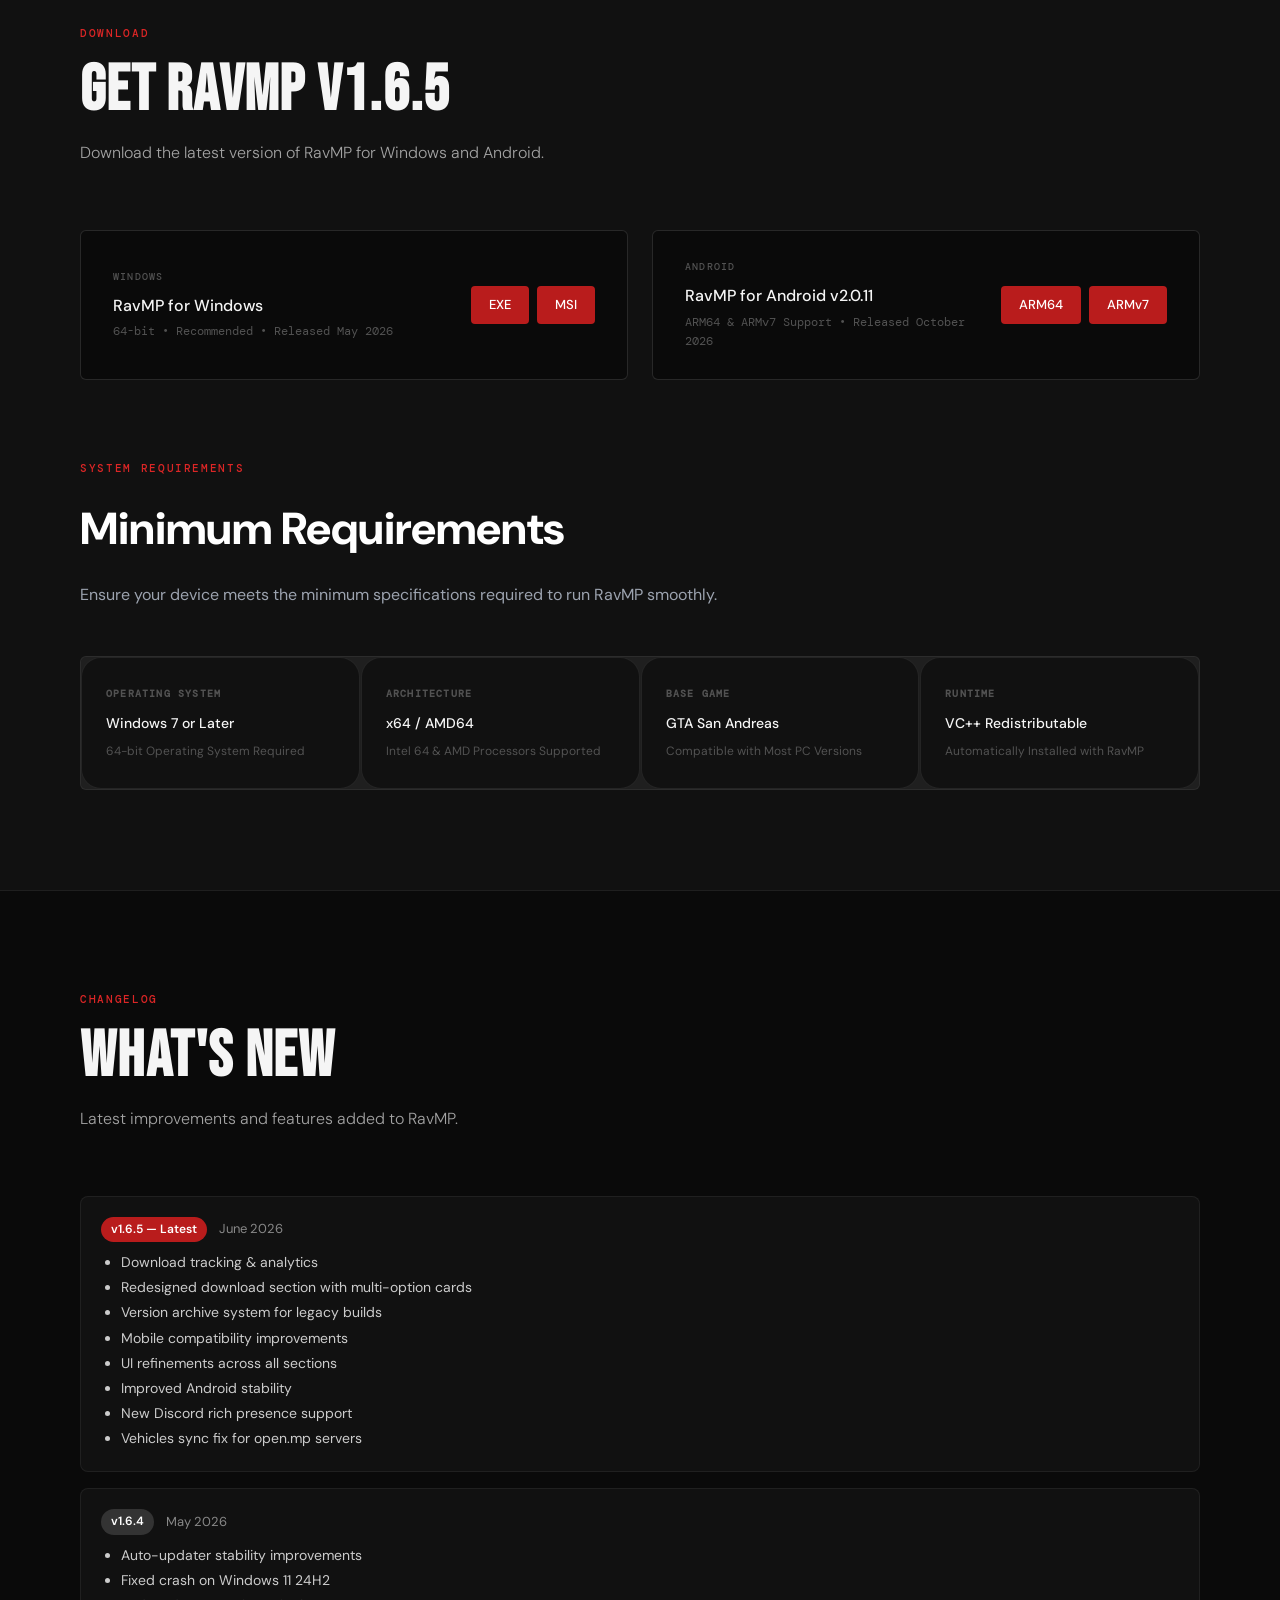
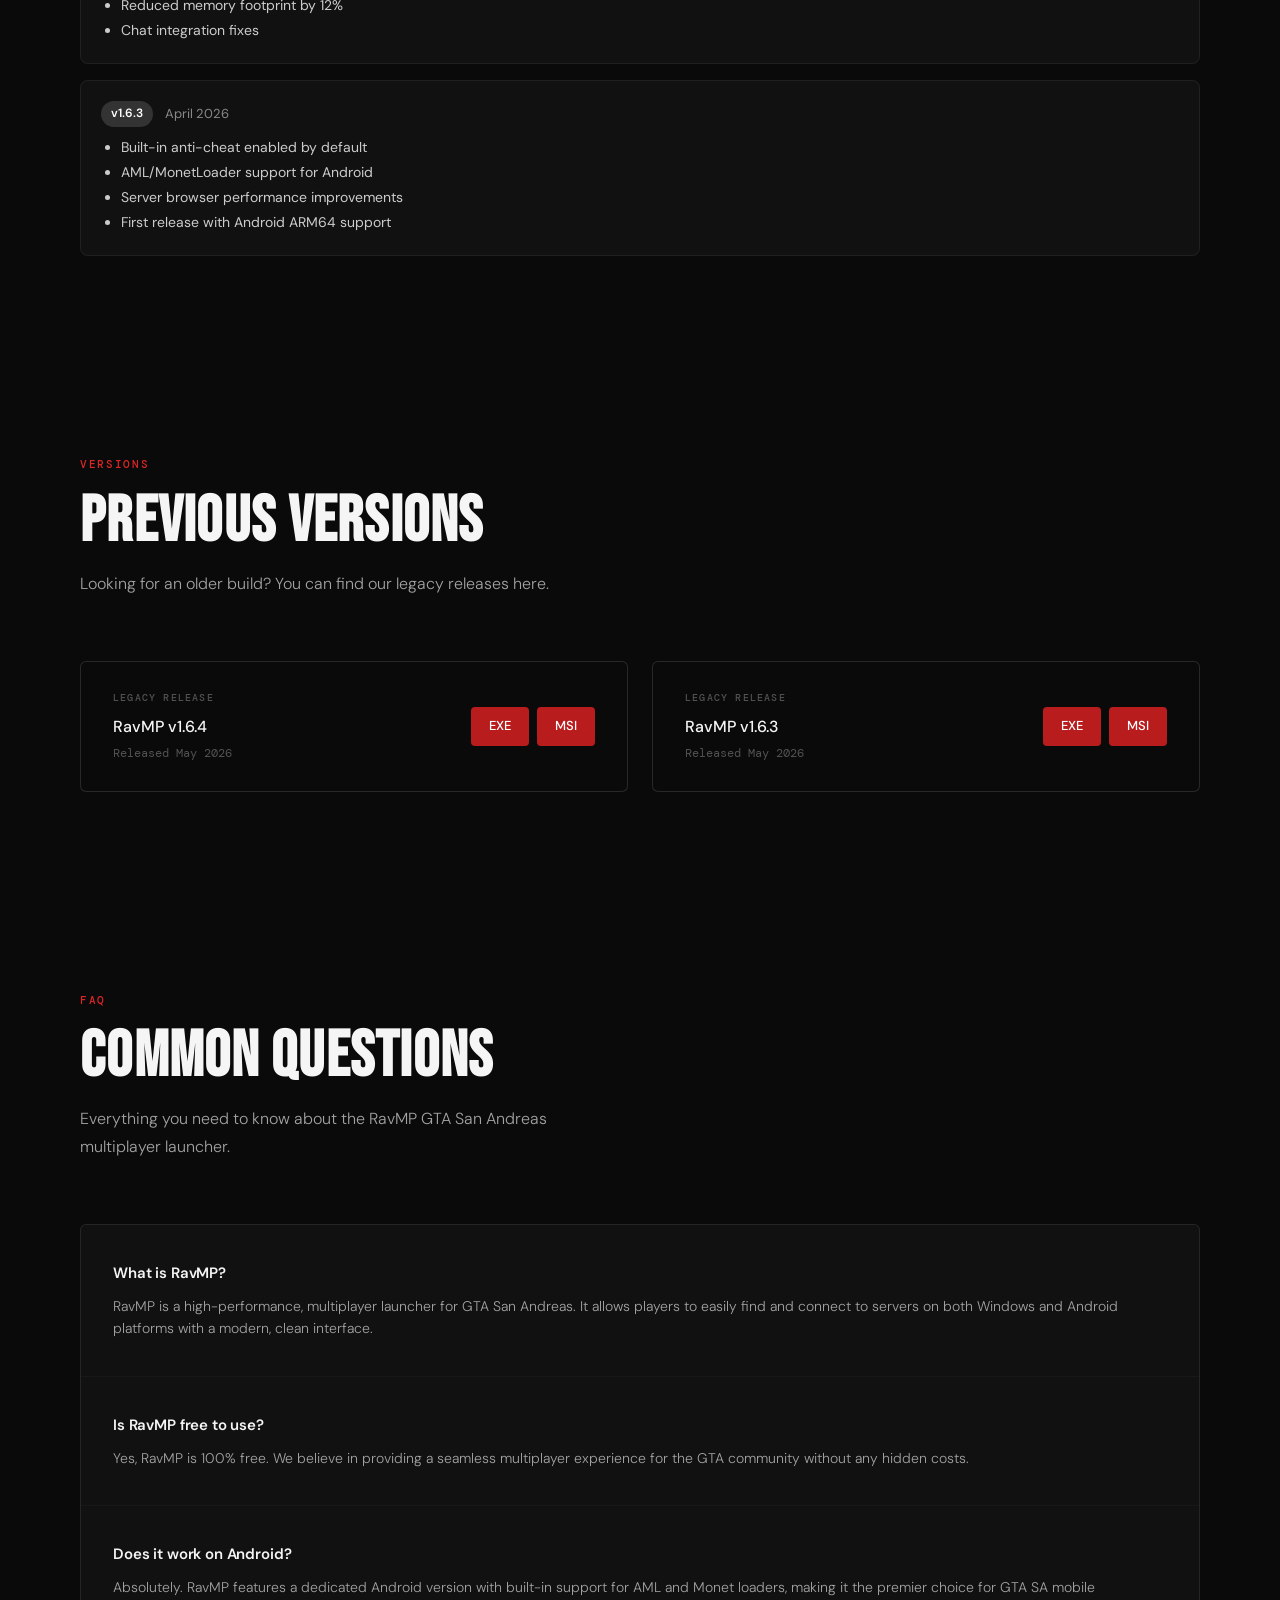
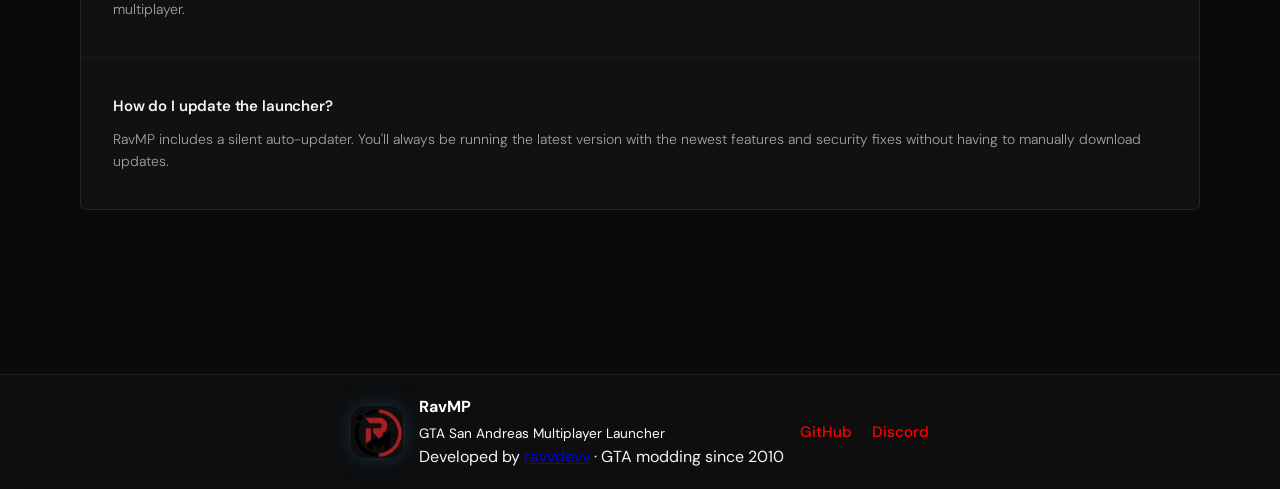
==== commit cf1e5db0: "docs: update Android version in SEO metadata" ====
--- a/index.html
+++ b/index.html
@@ -8,7 +8,7 @@
   <!-- PRIMARY SEO: Title & Description -->
   <title>RavMP — GTA San Andreas Multiplayer Launcher 2026 | Free Download for PC & Android</title>
   <meta name="description"
-    content="Download RavMP, the free GTA San Andreas multiplayer launcher for Windows & Android. Play on open.mp servers, low-spec optimized, with built-in anti-cheat. Latest Windows version 1.6.5 and Android version 2.0.10.">
+    content="Download RavMP, the free GTA San Andreas multiplayer launcher for Windows & Android. Play on open.mp servers, low-spec optimized, with built-in anti-cheat. Latest Windows version 1.6.5 and Android version 2.0.11.">
   <meta name="keywords"
     content="GTA San Andreas Multiplayer, SAMP 2026, open.mp launcher, GTA SA multiplayer PC, GTA SA multiplayer Android, RavMP download, GTA San Andreas online, SA-MP alternative, GTA SA roleplay launcher, low spec GTA multiplayer">
 
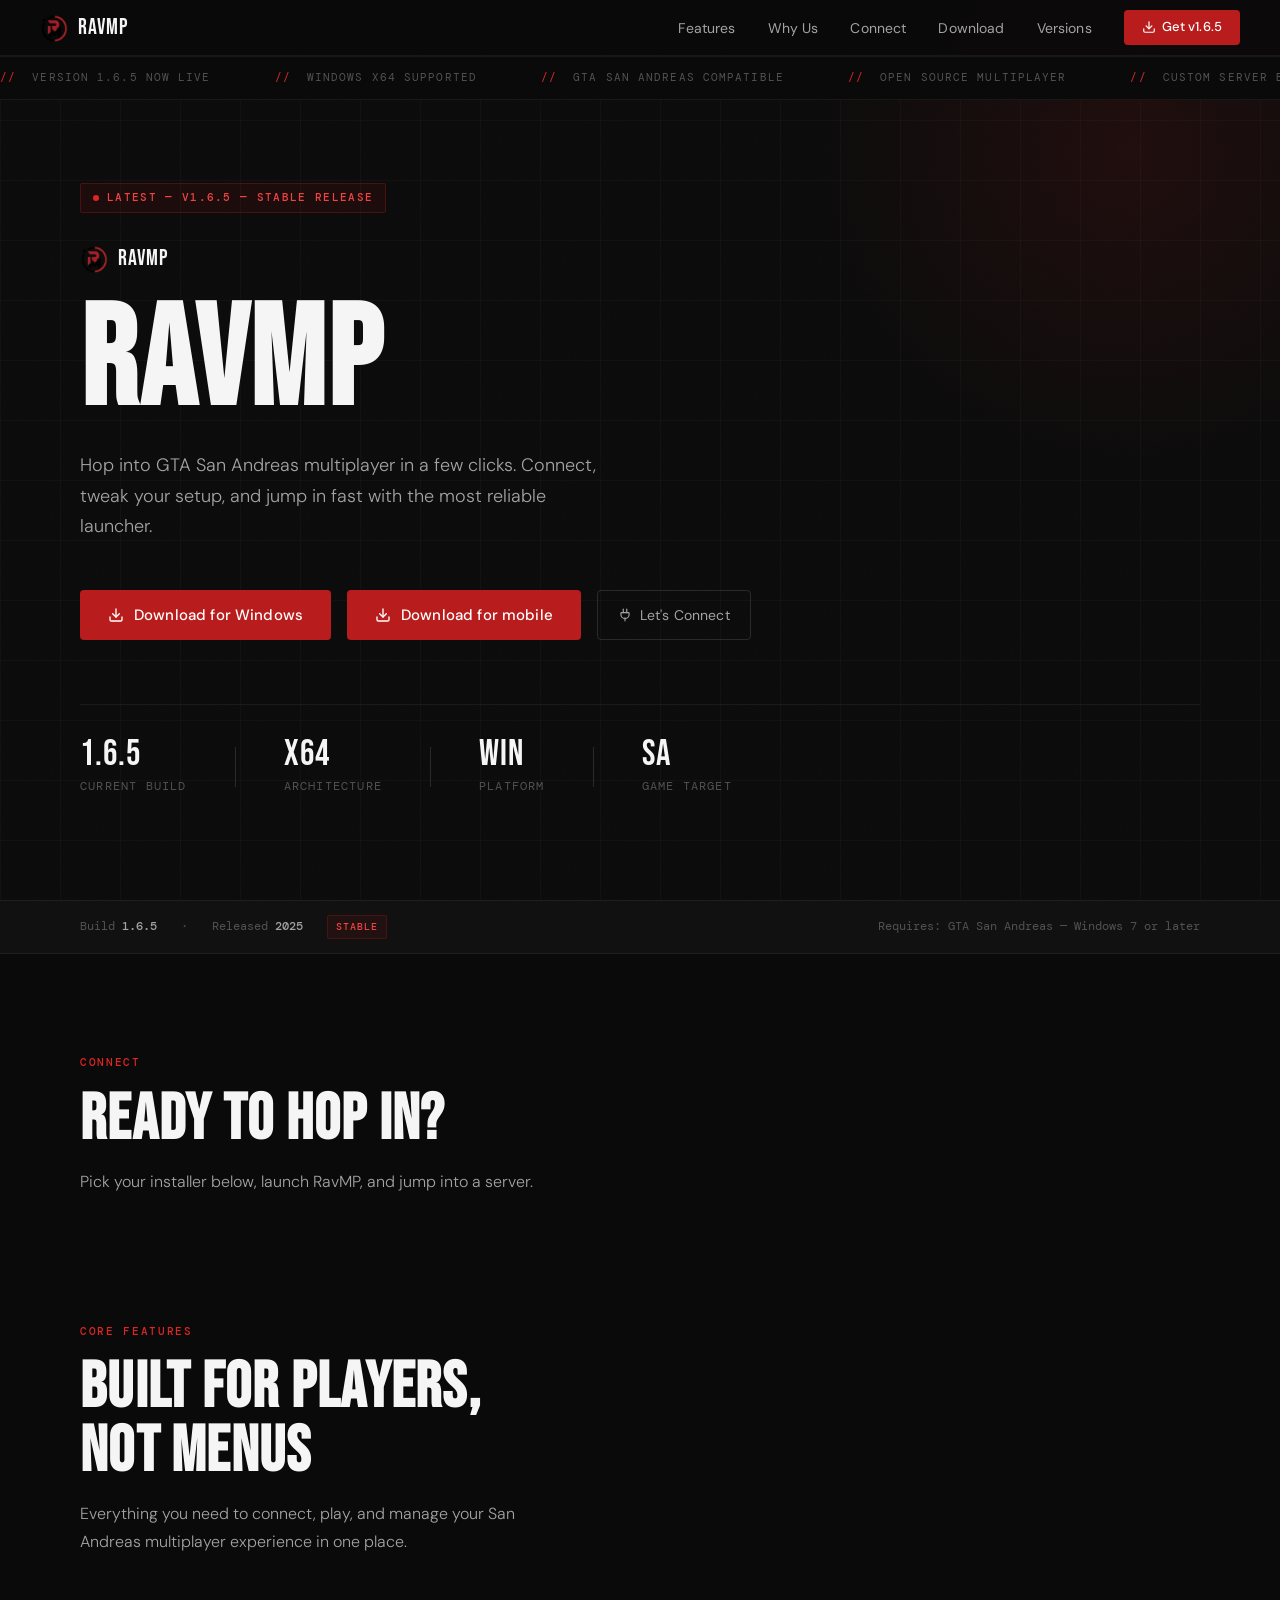
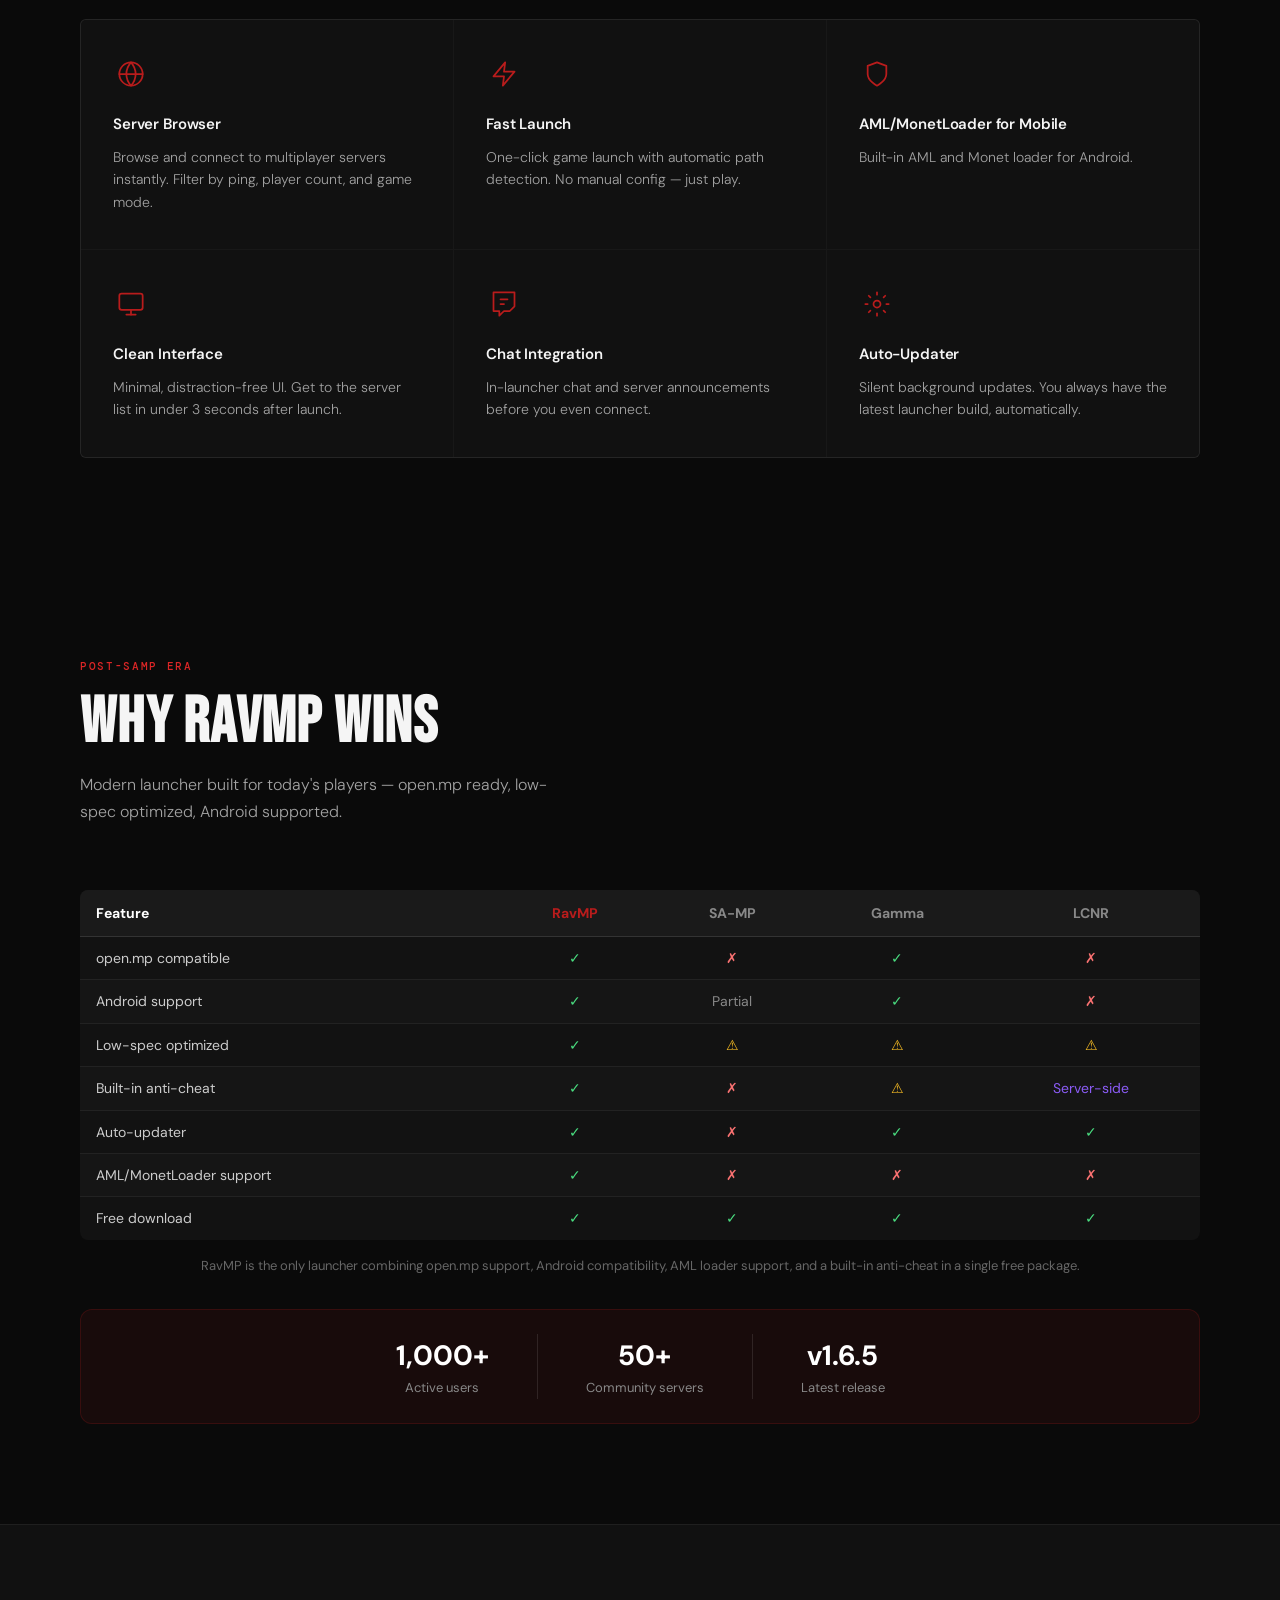
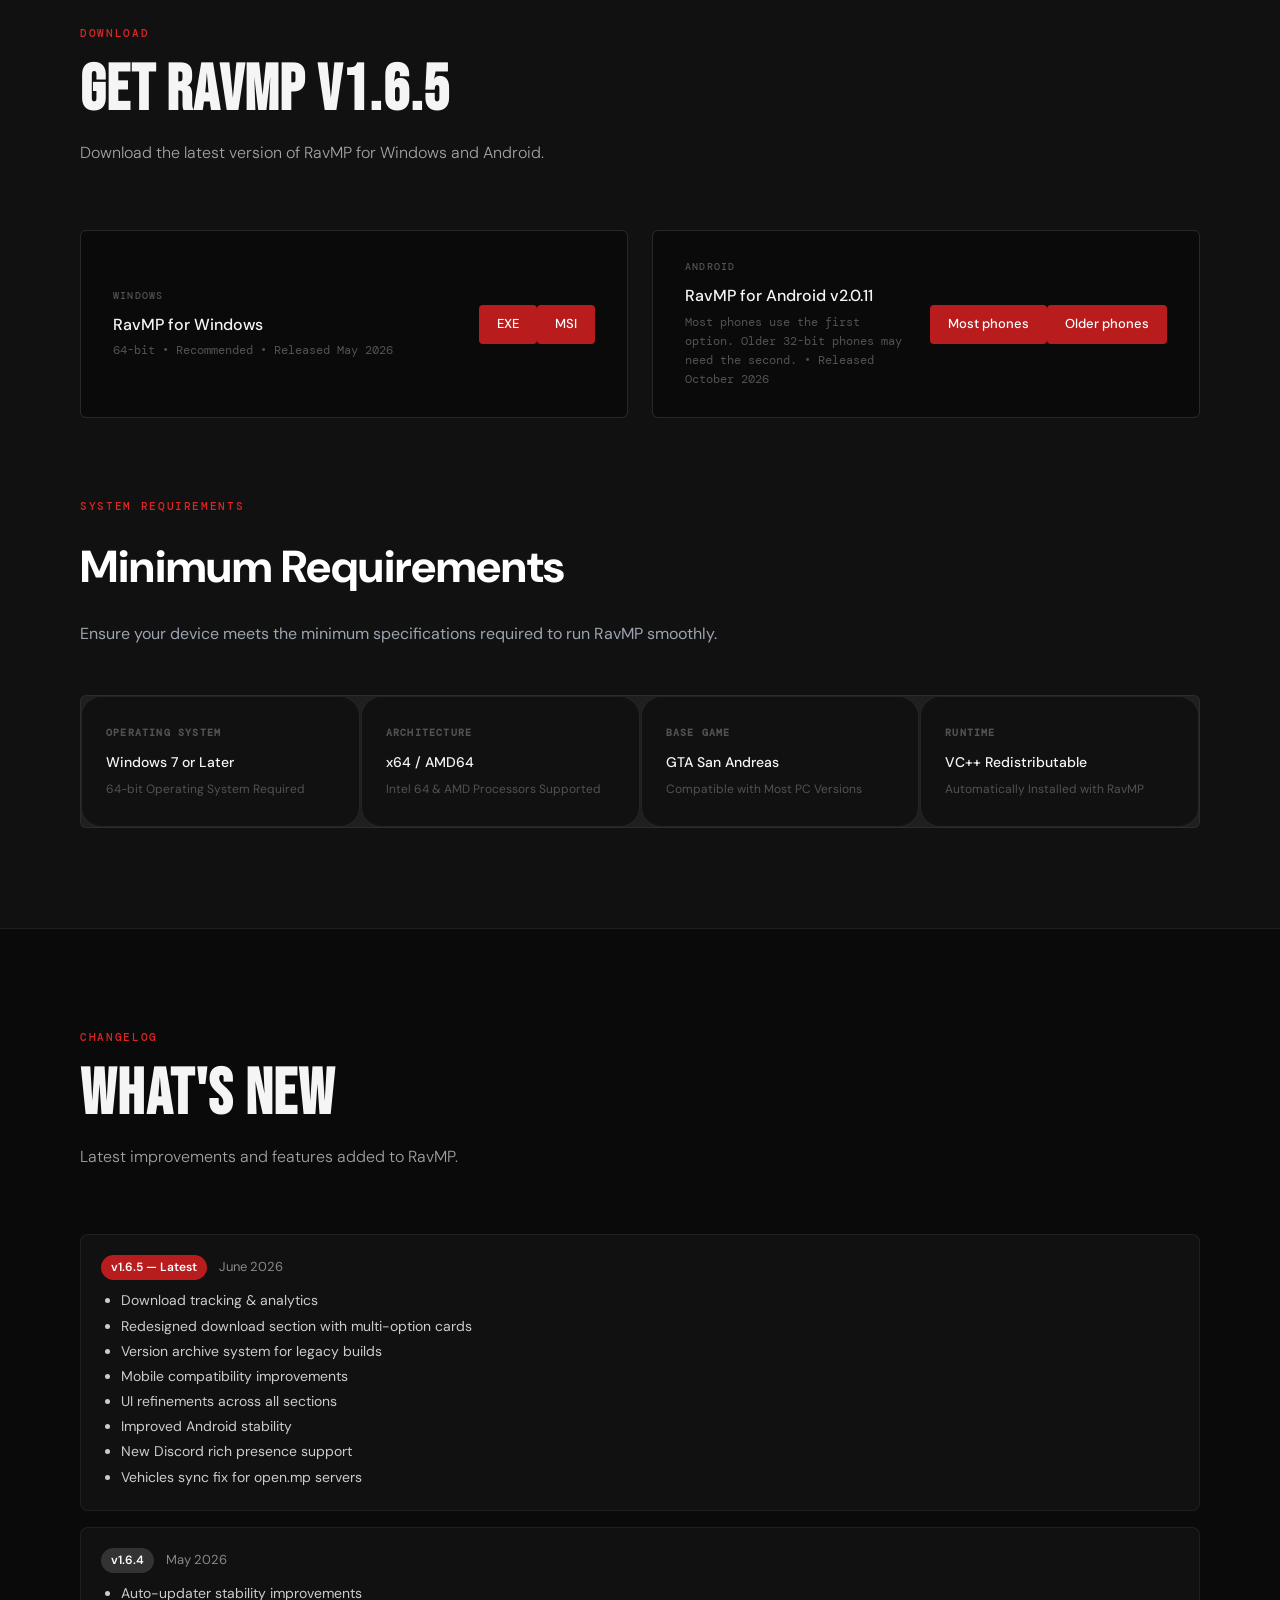
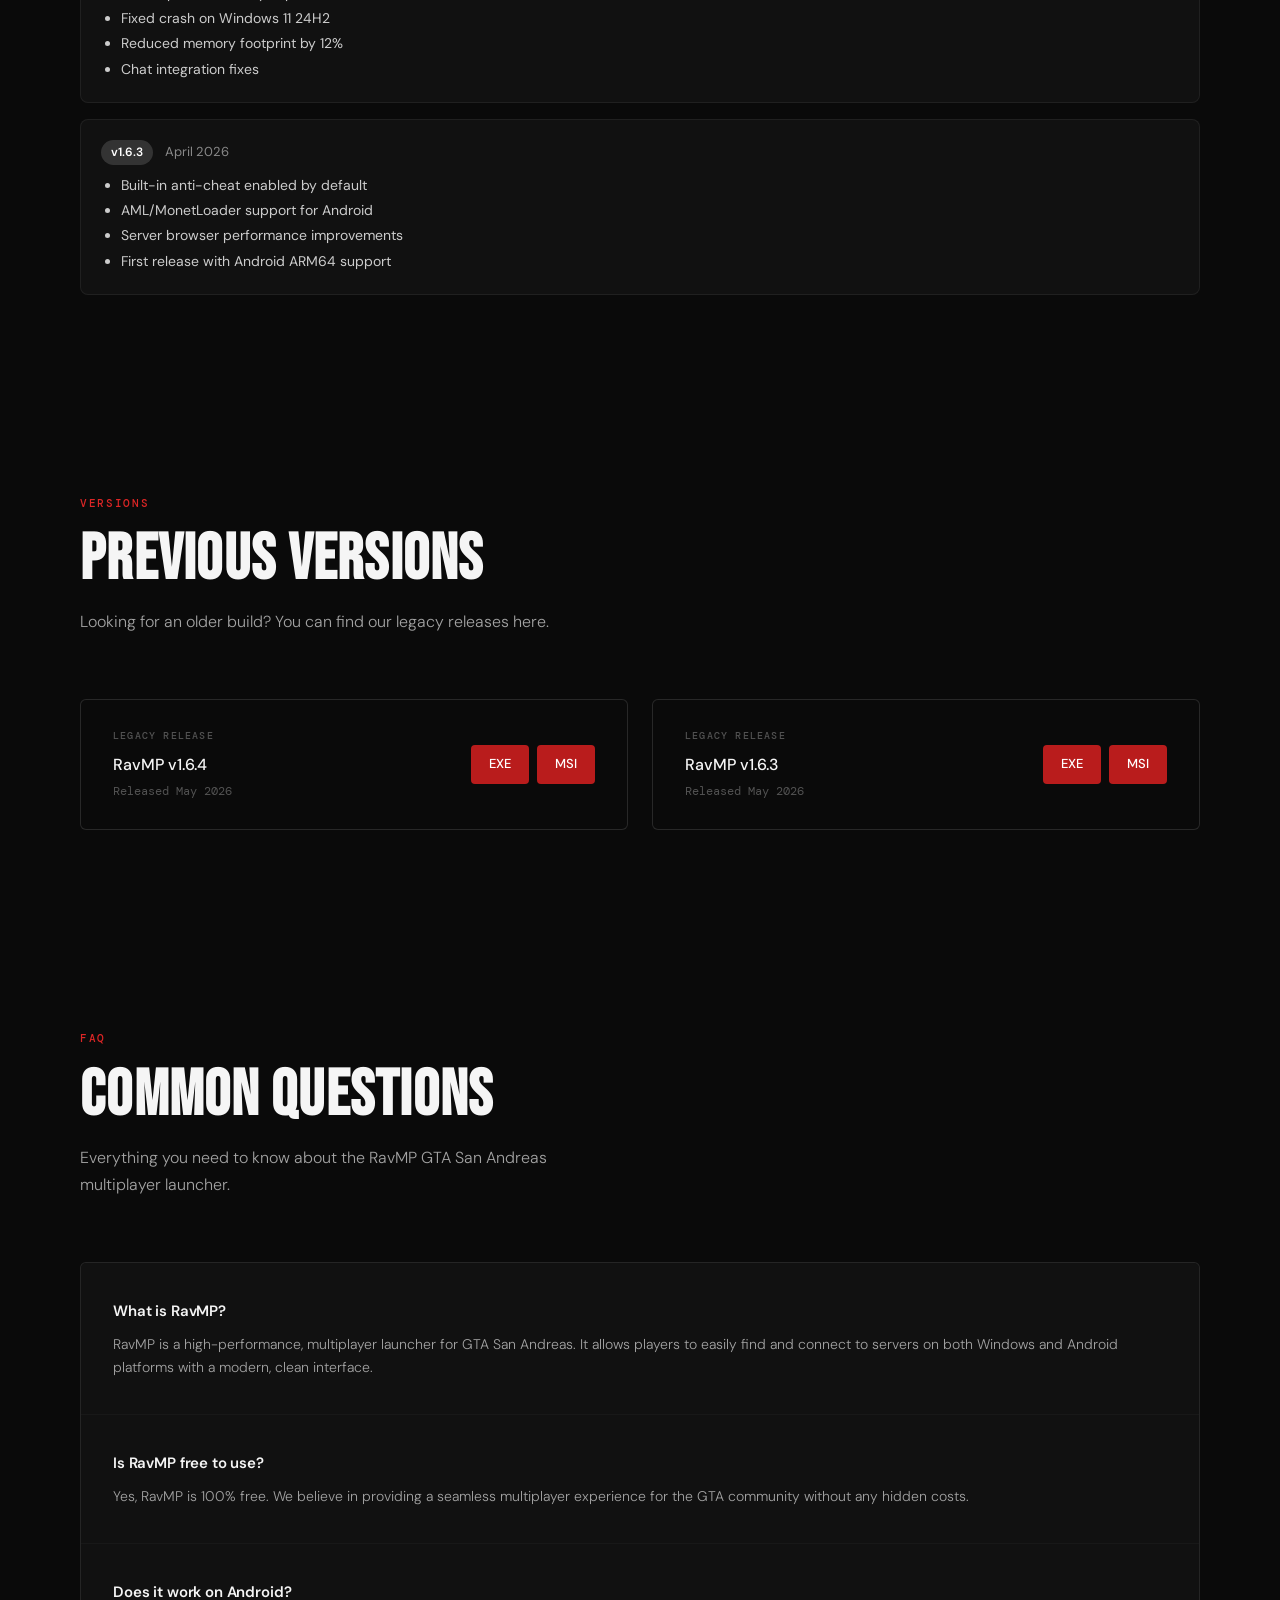
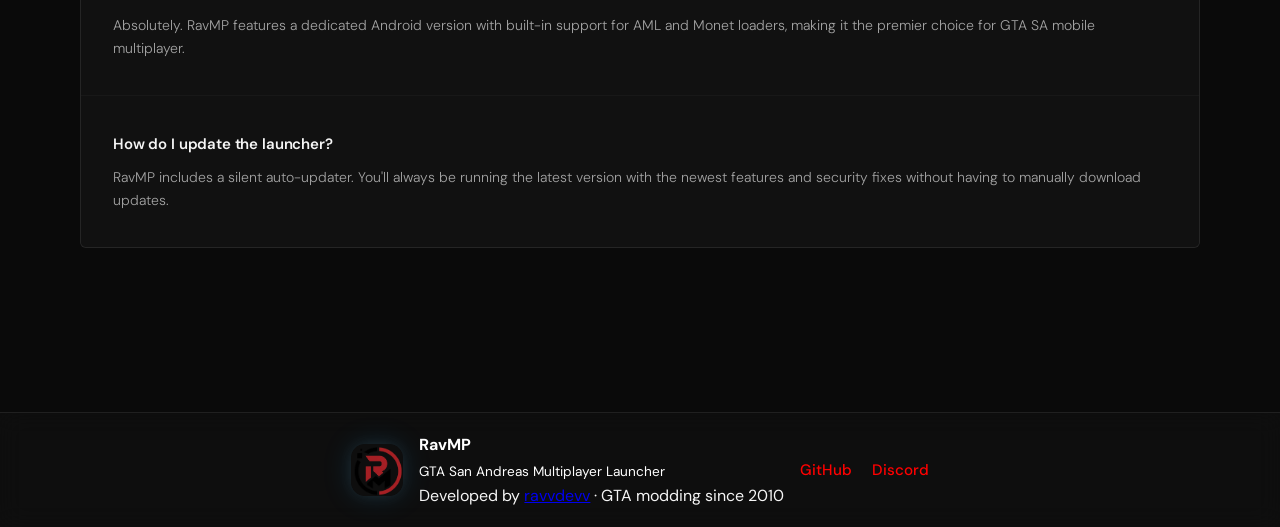
==== commit f189bc3d: "fix(seo): improve RavMP metadata and software schema" ====
--- a/index.html
+++ b/index.html
@@ -6,11 +6,11 @@
   <meta name="viewport" content="width=device-width, initial-scale=1.0">
 
   <!-- PRIMARY SEO: Title & Description -->
-  <title>RavMP — GTA San Andreas Multiplayer Launcher 2026 | Free Download for PC & Android</title>
+  <title>RavMP | GTA San Andreas Multiplayer Launcher for PC & Android</title>
   <meta name="description"
-    content="Download RavMP, the free GTA San Andreas multiplayer launcher for Windows & Android. Play on open.mp servers, low-spec optimized, with built-in anti-cheat. Latest Windows version 1.6.5 and Android version 2.0.11.">
+    content="Download RavMP free for Windows and Android. Browse GTA San Andreas multiplayer servers, connect to SA-MP and open.mp, and play with a lightweight launcher built for low-spec PCs and mobile.">
   <meta name="keywords"
-    content="GTA San Andreas Multiplayer, SAMP 2026, open.mp launcher, GTA SA multiplayer PC, GTA SA multiplayer Android, RavMP download, GTA San Andreas online, SA-MP alternative, GTA SA roleplay launcher, low spec GTA multiplayer">
+    content="RavMP, GTA San Andreas multiplayer launcher, GTA SA multiplayer, SA-MP launcher, open.mp client, GTA San Andreas Android, GTA multiplayer PC, multiplayer server browser, low-spec PC gaming">
 
   <!-- AUTHOR & PUBLISHER -->
   <meta name="author" content="ravvdevv">
@@ -49,10 +49,10 @@
 
   <!-- OPEN GRAPH / FACEBOOK (Enhanced) -->
   <meta property="og:type" content="website">
-  <meta property="og:url" content="https://ravmp.site/">
+  <meta property="og:url" content="https://www.ravmp.site/">
   <meta property="og:title" content="RavMP — The Modern GTA San Andreas Multiplayer Launcher (2026)">
   <meta property="og:description"
-    content="Play GTA SA Multiplayer on any device. Free download for Windows & Android. Optimized for low-end PCs, open.mp compatible, with built-in anti-cheat and auto-updater.">
+    content="Free GTA San Andreas multiplayer launcher for Windows and Android. Find servers and connect to SA-MP and open.mp from a lightweight client.">
   <meta property="og:image" content="https://ravmp.site/icon.png">
   <meta property="og:image:width" content="1024">
   <meta property="og:image:height" content="1024">
@@ -60,13 +60,13 @@
   <meta property="og:image:alt" content="RavMP — GTA San Andreas Multiplayer Launcher Logo">
   <meta property="og:site_name" content="RavMP">
   <meta property="og:locale" content="en_US">
-  <meta property="og:updated_time" content="2026-07-24T00:00:00Z">
+  <meta property="og:updated_time" content="2026-10-24T00:00:00Z">
 
   <!-- TWITTER CARD (Enhanced) -->
   <meta name="twitter:card" content="summary_large_image">
   <meta name="twitter:site" content="@ravvdevv">
   <meta name="twitter:creator" content="@ravvdevv">
-  <meta name="twitter:url" content="https://ravmp.site/">
+  <meta name="twitter:url" content="https://www.ravmp.site/">
   <meta name="twitter:title" content="RavMP — Free GTA San Andreas Multiplayer Launcher 2026">
   <meta name="twitter:description"
     content="The best way to play GTA San Andreas multiplayer. Low-spec optimized, mobile-ready, open.mp compatible. Download free for Windows & Android.">
@@ -98,7 +98,7 @@
       "url": "https://ravmp.site/",
       "inLanguage": "en",
       "datePublished": "2025-05-01",
-      "dateModified": "2026-06-20",
+      "dateModified": "2026-10-24",
       "author": {
         "@type": "Person",
         "name": "ravvdevv",
@@ -199,7 +199,7 @@
       "@type": "SoftwareApplication",
       "name": "RavMP",
       "alternateName": ["RavMP Launcher", "RavMP Multiplayer"],
-      "operatingSystem": "Windows 7, 8, 10, 11 (x64), Android 5.0+",
+      "operatingSystem": ["Windows 7 or later (x64)", "Android 8.0 or later"],
       "applicationCategory": "GameApplication",
       "applicationSubCategory": "Multiplayer Game Client",
       "genre": "Action, Open World, Multiplayer",
@@ -207,7 +207,7 @@
       "downloadUrl": "https://www.ravmp.site/#download",
       "installUrl": "https://www.ravmp.site/#download",
       "versionHistory": "https://www.ravmp.site/#versions",
-      "softwareVersion": "1.6.5",
+      "softwareVersion": "Windows 1.6.5; Android 2.0.11",
       "fileSize": "45MB",
       "releaseNotes": "Version 1.6.5 includes download tracking, redesigned download section with multi-option cards, version archive system, mobile compatibility improvements, and UI refinements.",
       "screenshot": {
@@ -222,7 +222,7 @@
         "availability": "https://schema.org/InStock",
         "validFrom": "2025-05-01"
       },
-      "description": "RavMP is a high-performance, multiplayer launcher for Grand Theft Auto: San Andreas. Optimized for low-end systems, featuring a custom server browser, auto-updater, cross-platform Android support, and full open.mp compatibility.",
+      "description": "RavMP is a free Grand Theft Auto: San Andreas multiplayer launcher for Windows and Android, with a server browser and compatibility with SA-MP and open.mp servers.",
       "featureList": [
         "Open.mp and SA-MP Compatibility",
         "Low-Spec System Optimization",
--- a/css/styles.css
+++ b/css/styles.css
@@ -1214,3 +1214,208 @@
 .faq-card-left {
     text-align: left;
 }
+
+
+/* Mobile usability refinements */
+html {
+    scroll-padding-top: 72px;
+}
+
+@media (max-width: 768px) {
+    nav {
+        gap: 12px;
+    }
+
+    .nav-logo {
+        flex: 0 0 auto;
+    }
+
+    .nav-links {
+        min-width: 0;
+        max-width: calc(100vw - 110px);
+        gap: 14px;
+        padding: 6px 0;
+        overscroll-behavior-x: contain;
+        scroll-behavior: smooth;
+    }
+
+    .nav-links li {
+        flex: 0 0 auto;
+    }
+
+    .nav-links a {
+        display: inline-flex;
+        align-items: center;
+        min-height: 40px;
+        white-space: nowrap;
+    }
+
+    .nav-cta {
+        min-height: 40px;
+        padding: 8px 12px;
+    }
+
+    .hero {
+        min-height: auto;
+        padding-top: 112px;
+        padding-bottom: 48px;
+    }
+
+    .hero-badge {
+        max-width: 100%;
+        font-size: 10px;
+        letter-spacing: 0.06em;
+        line-height: 1.5;
+    }
+
+    .hero-sub {
+        margin-bottom: 28px;
+    }
+
+    .hero-actions {
+        gap: 10px;
+    }
+
+    .hero-meta {
+        display: grid;
+        grid-template-columns: repeat(2, minmax(0, 1fr));
+        gap: 20px 12px;
+    }
+
+    .hero-stat-num {
+        font-size: 30px;
+    }
+
+    .hero-stat-label {
+        font-size: 10px;
+        letter-spacing: 0.06em;
+    }
+
+    .section,
+    .download-section {
+        padding-top: 56px;
+        padding-bottom: 56px;
+    }
+
+    .section-sub {
+        font-size: 15px;
+        line-height: 1.65;
+    }
+
+    .download-grid {
+        gap: 14px;
+        margin-top: 28px;
+    }
+
+    .download-card {
+        width: 100%;
+        min-width: 0;
+        gap: 16px;
+        padding: 20px 16px;
+    }
+
+    .download-card-name {
+        overflow-wrap: anywhere;
+    }
+
+    .download-card-meta {
+        font-family: var(--font-body);
+        line-height: 1.5;
+    }
+
+    .download-options {
+        display: flex;
+        width: 100%;
+        gap: 10px;
+    }
+
+    .download-options .download-btn {
+        flex: 1 1 0;
+        width: auto;
+        min-width: 0;
+        min-height: 48px;
+        padding: 10px 8px;
+        white-space: normal;
+        text-align: center;
+        line-height: 1.25;
+    }
+
+    .req-grid {
+        gap: 8px;
+        background: transparent;
+        border: 0;
+        overflow: visible;
+    }
+
+    .req-item {
+        border-radius: 6px;
+        padding: 18px;
+    }
+
+    .changelog {
+        margin-top: 28px;
+    }
+
+    .changelog-desc,
+    .feature-desc,
+    .req-note {
+        overflow-wrap: anywhere;
+    }
+
+    footer,
+    .footer {
+        padding-left: 20px;
+        padding-right: 20px;
+    }
+}
+
+@media (max-width: 420px) {
+    .nav-logo-text {
+        font-size: 18px;
+    }
+
+    .nav-links {
+        max-width: calc(100vw - 100px);
+        gap: 12px;
+    }
+
+    .hero {
+        padding-left: 18px;
+        padding-right: 18px;
+    }
+
+    .hero-actions {
+        align-items: stretch;
+    }
+
+    .hero-actions a {
+        min-height: 48px;
+    }
+
+    .download-card {
+        padding: 18px 14px;
+    }
+
+    .download-options {
+        gap: 8px;
+    }
+
+    .download-options .download-btn {
+        font-size: 12px;
+    }
+}
+
+@media (prefers-reduced-motion: reduce) {
+    html {
+        scroll-behavior: auto;
+    }
+
+    *,
+    *::before,
+    *::after {
+        animation-duration: 0.01ms !important;
+        animation-iteration-count: 1 !important;
+        scroll-behavior: auto !important;
+        transition-duration: 0.01ms !important;
+    }
+}
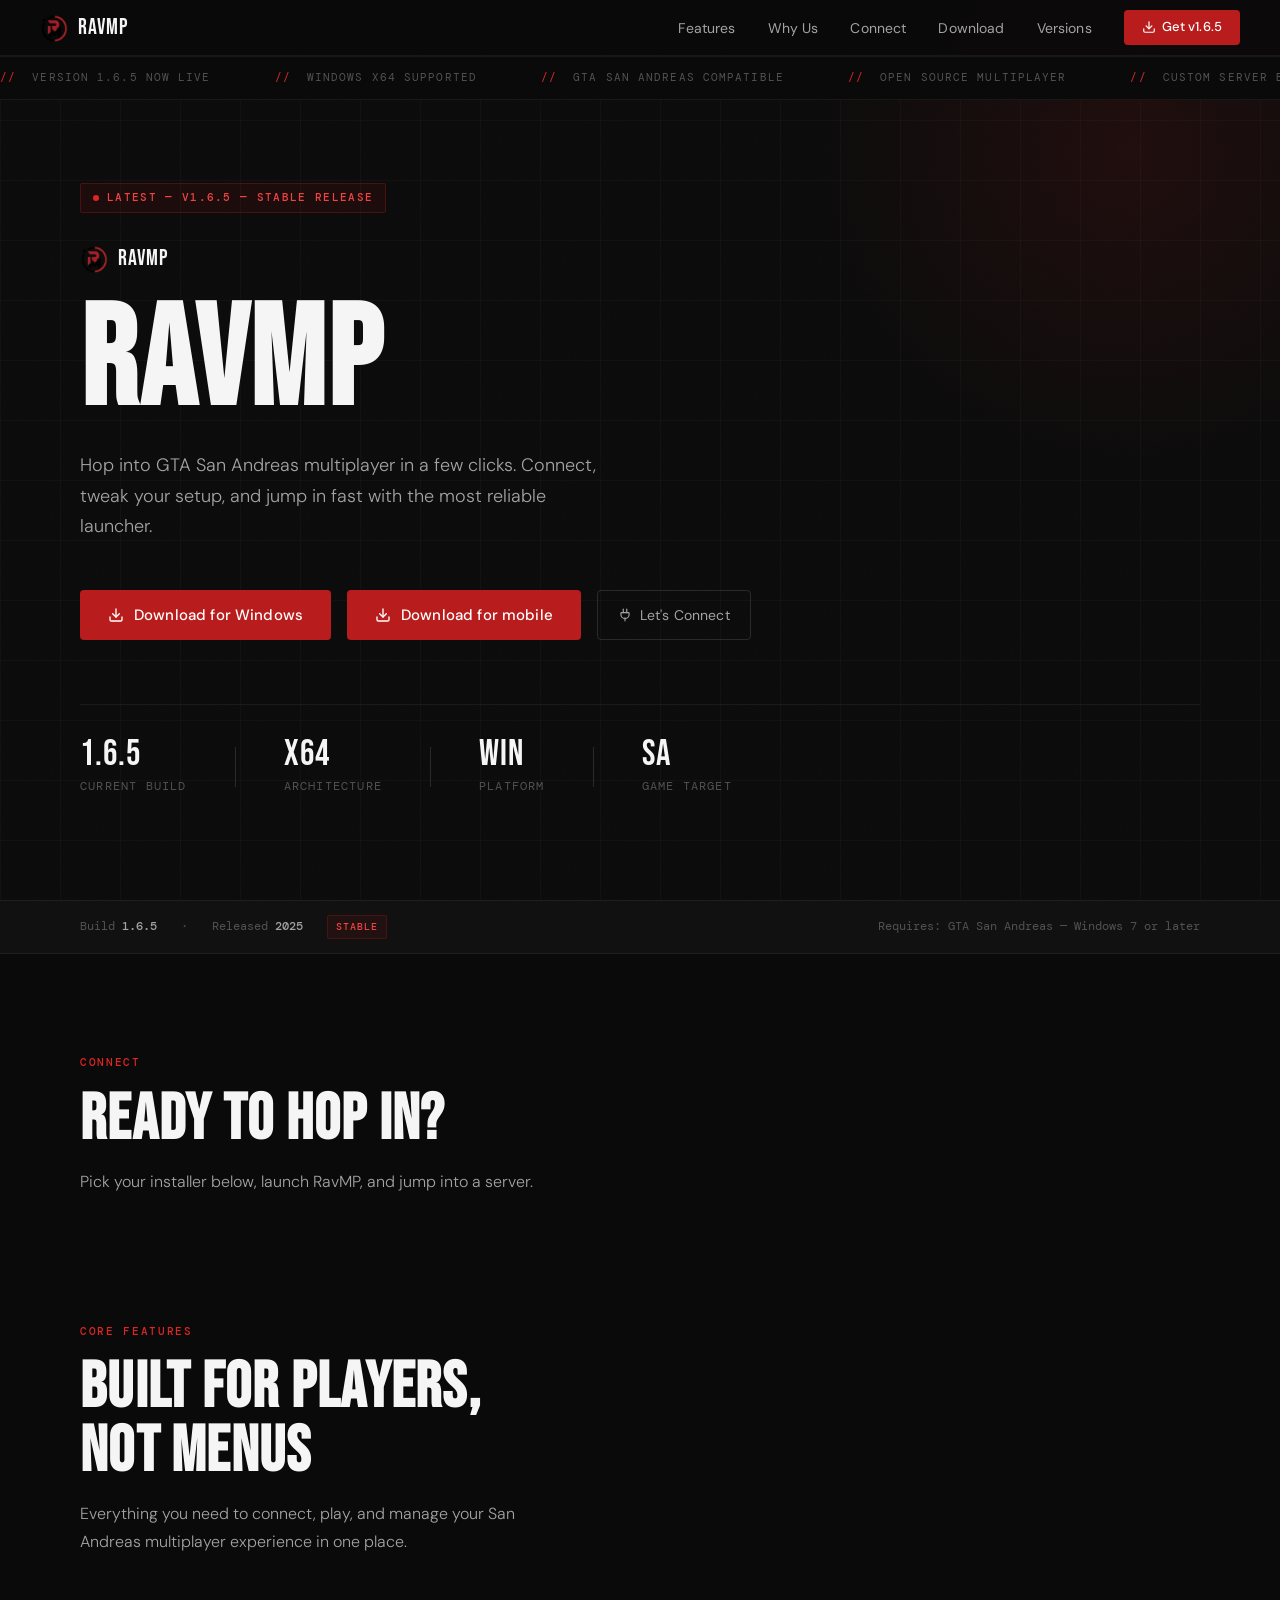
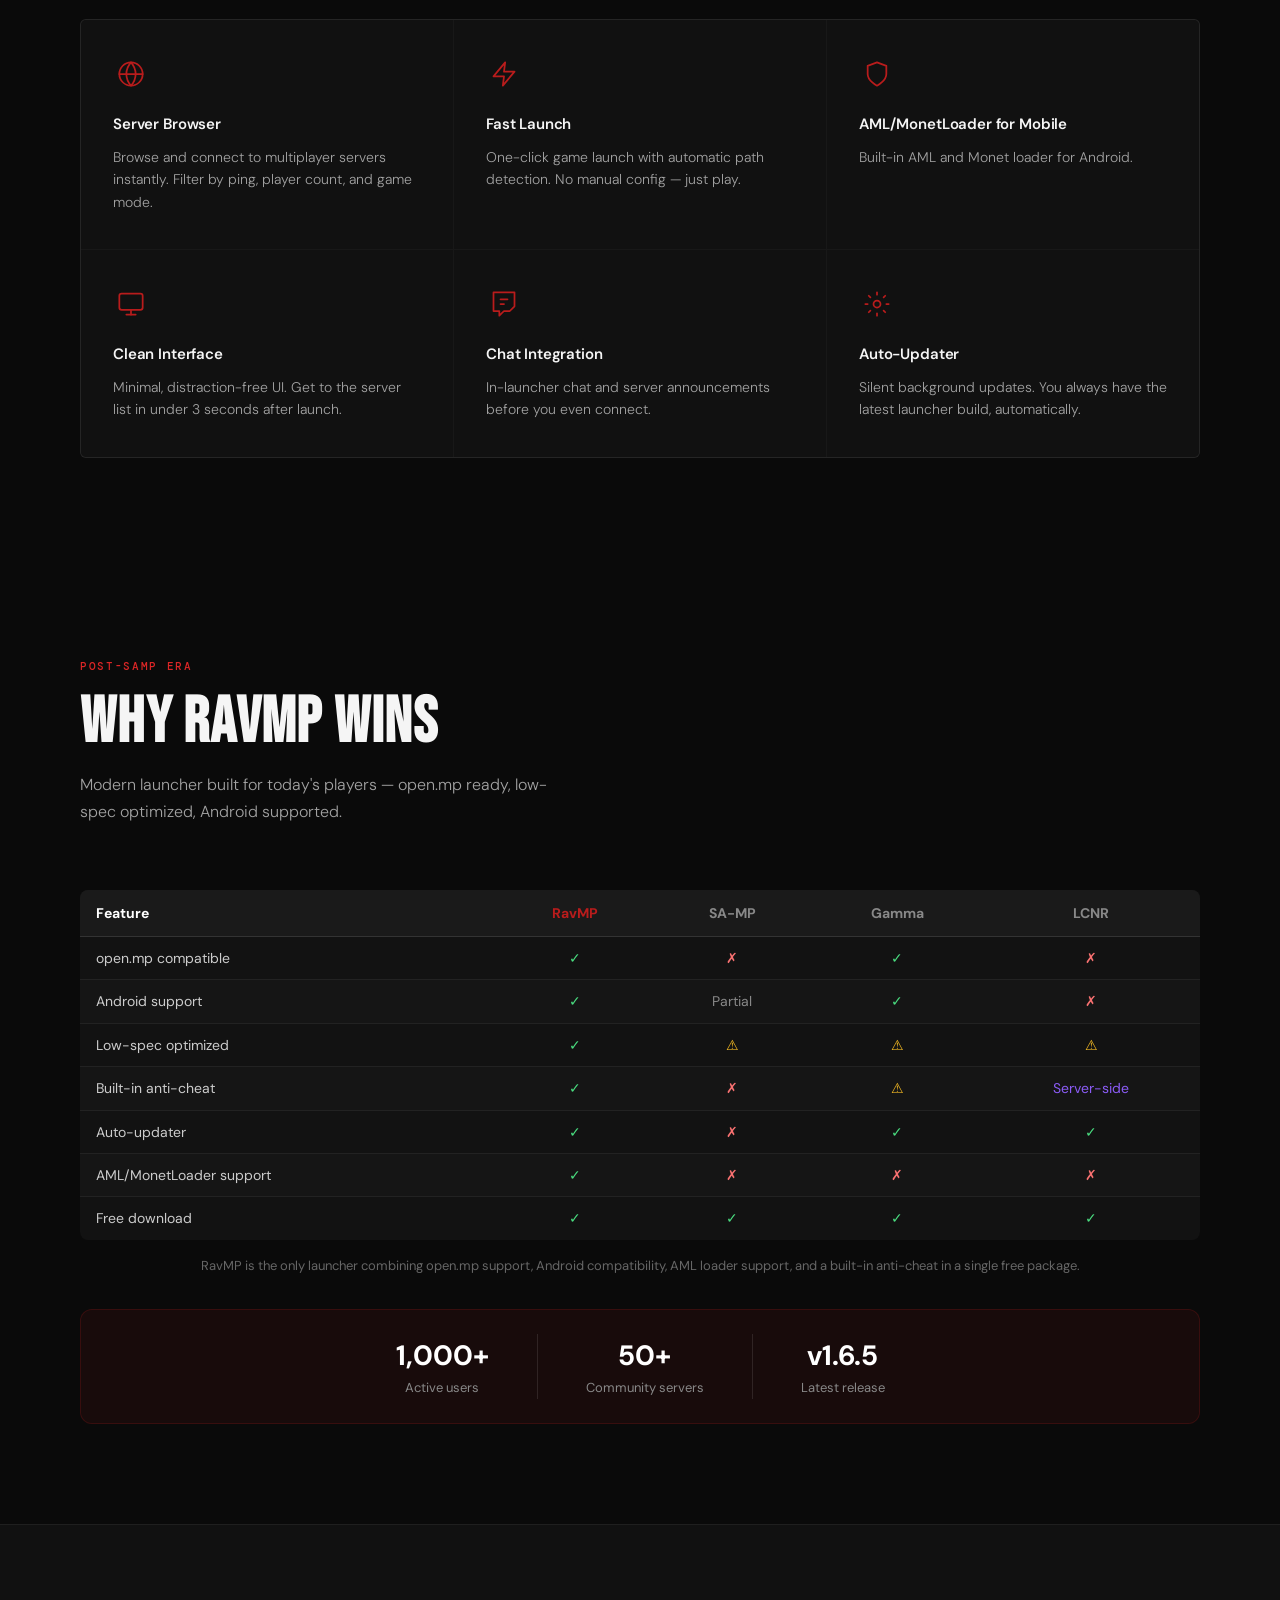
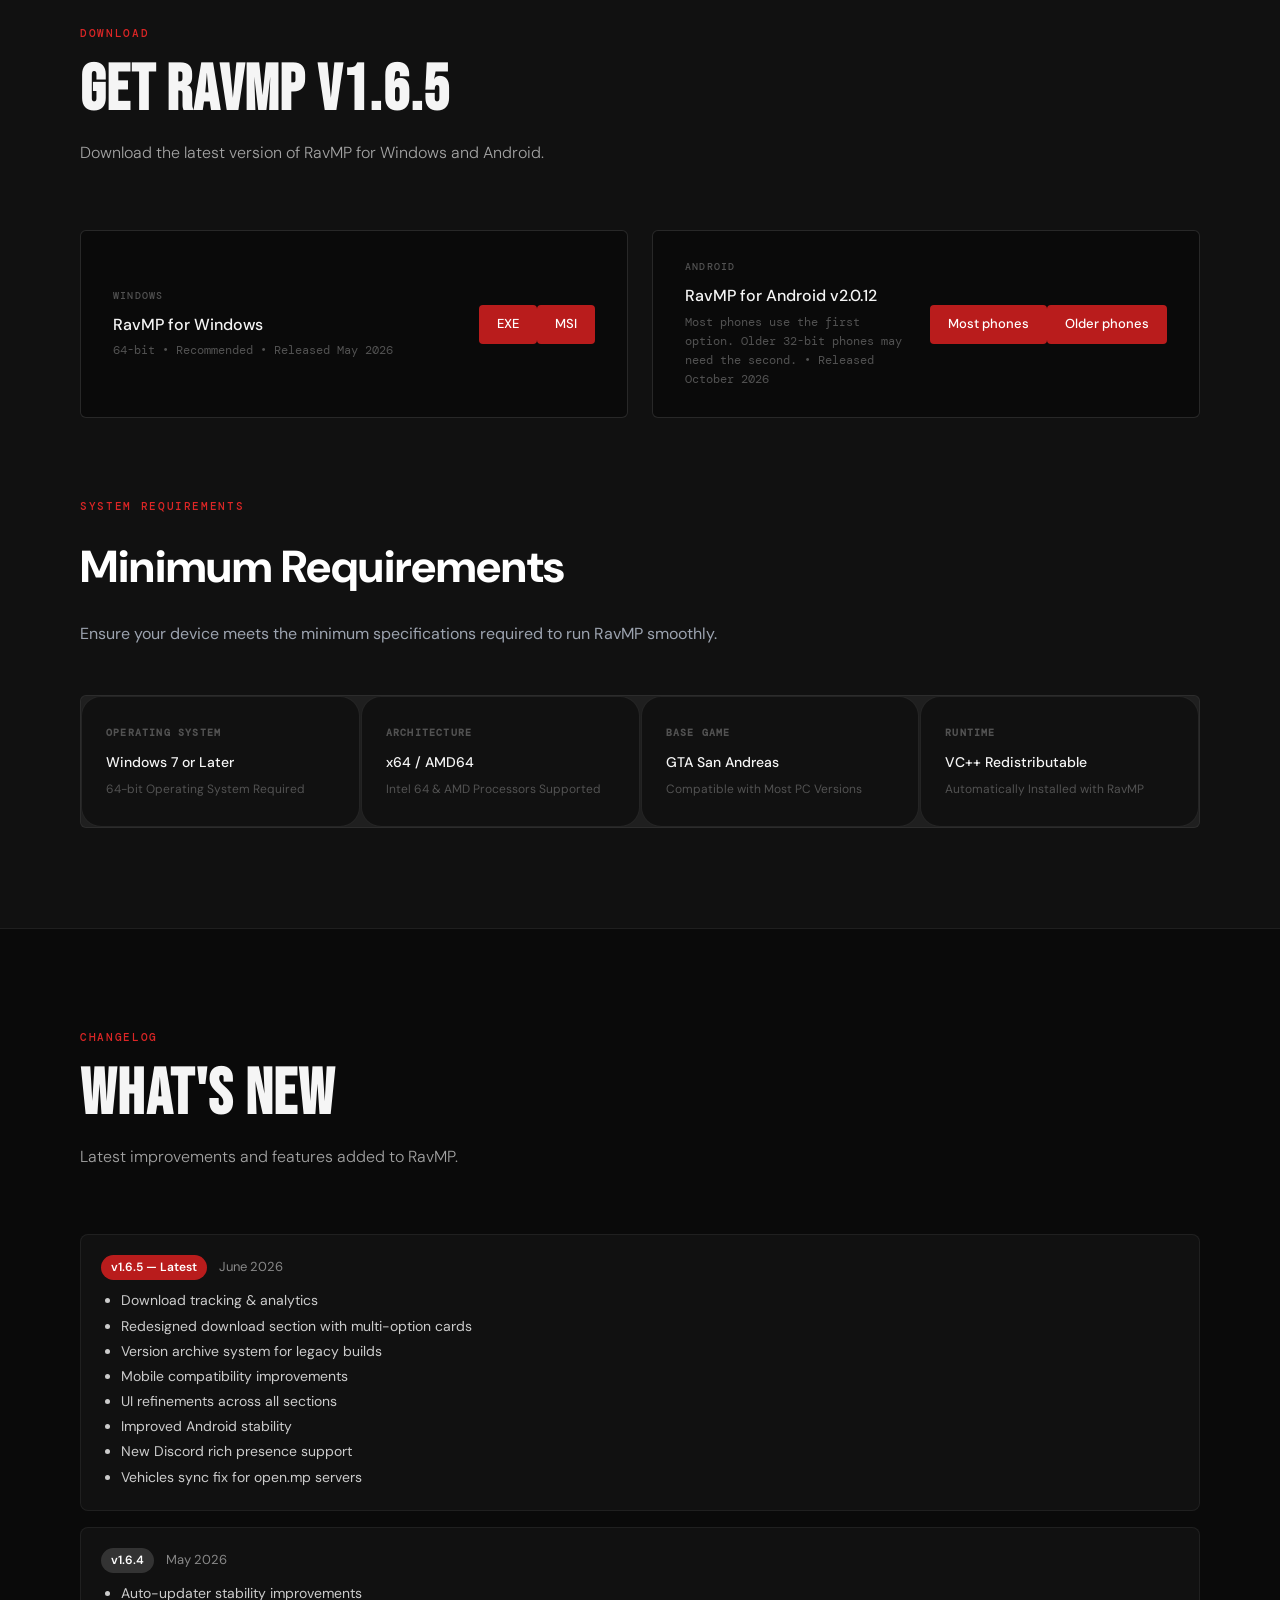
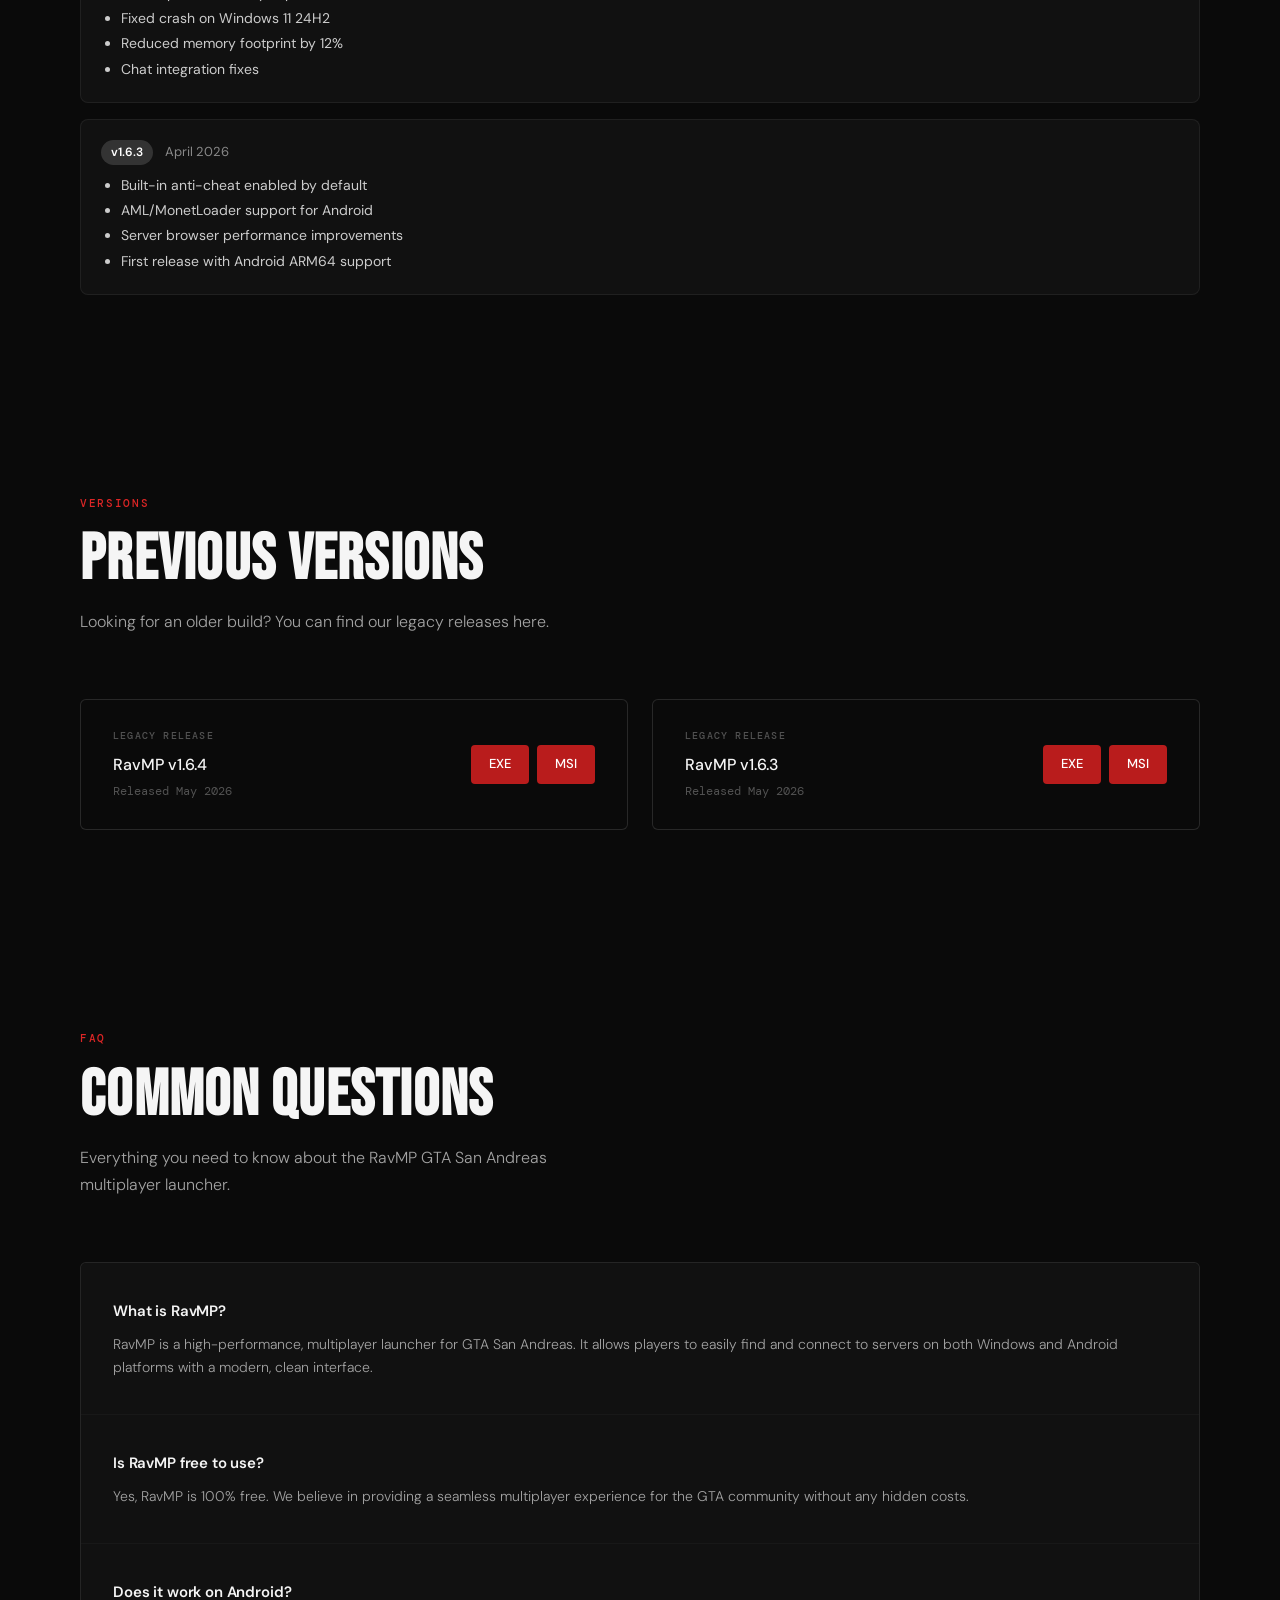
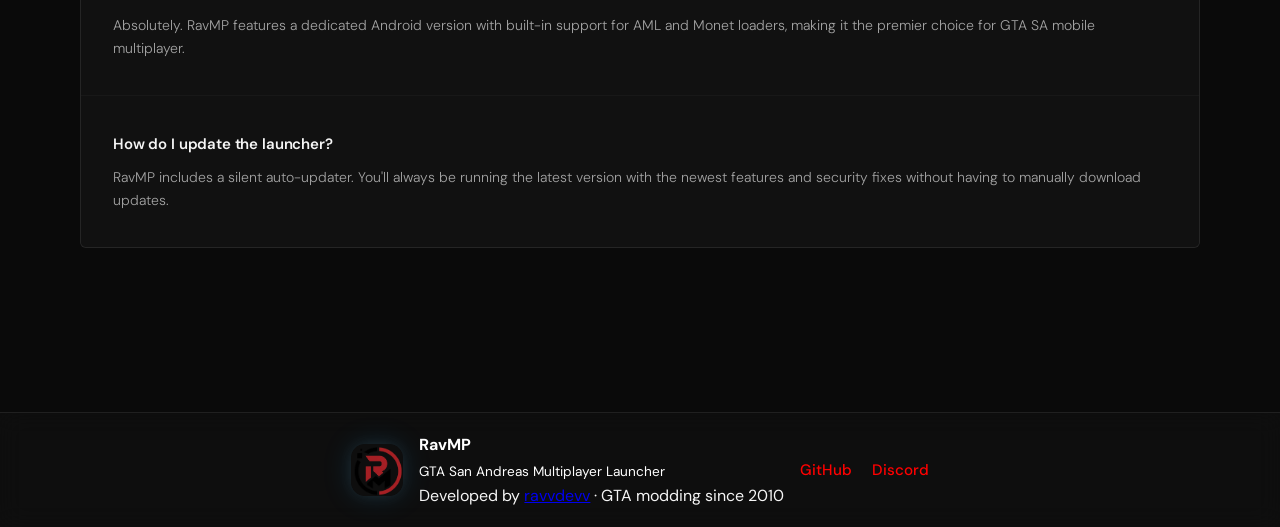
==== commit 65048260: "fix: update Android version in SEO metadata" ====
--- a/index.html
+++ b/index.html
@@ -207,7 +207,7 @@
       "downloadUrl": "https://www.ravmp.site/#download",
       "installUrl": "https://www.ravmp.site/#download",
       "versionHistory": "https://www.ravmp.site/#versions",
-      "softwareVersion": "Windows 1.6.5; Android 2.0.11",
+      "softwareVersion": "Windows 1.6.5; Android 2.0.12",
       "fileSize": "45MB",
       "releaseNotes": "Version 1.6.5 includes download tracking, redesigned download section with multi-option cards, version archive system, mobile compatibility improvements, and UI refinements.",
       "screenshot": {
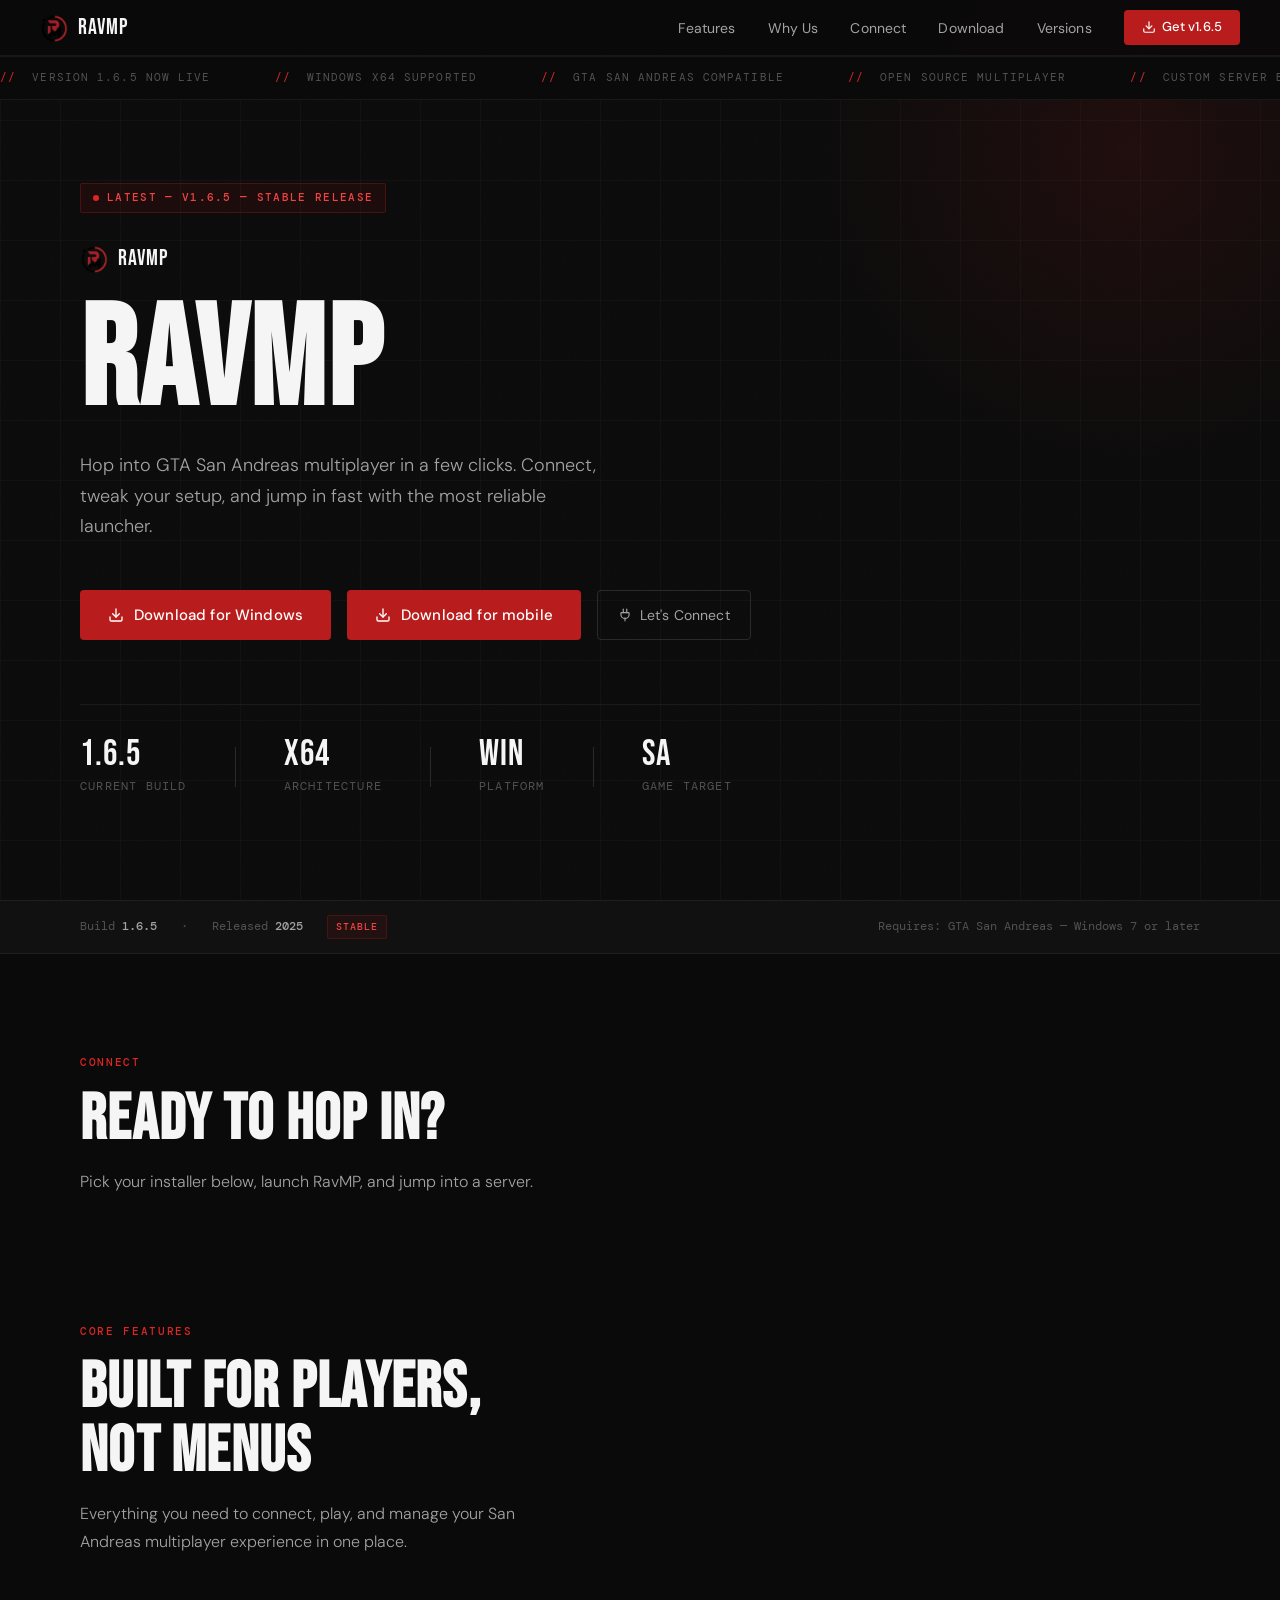
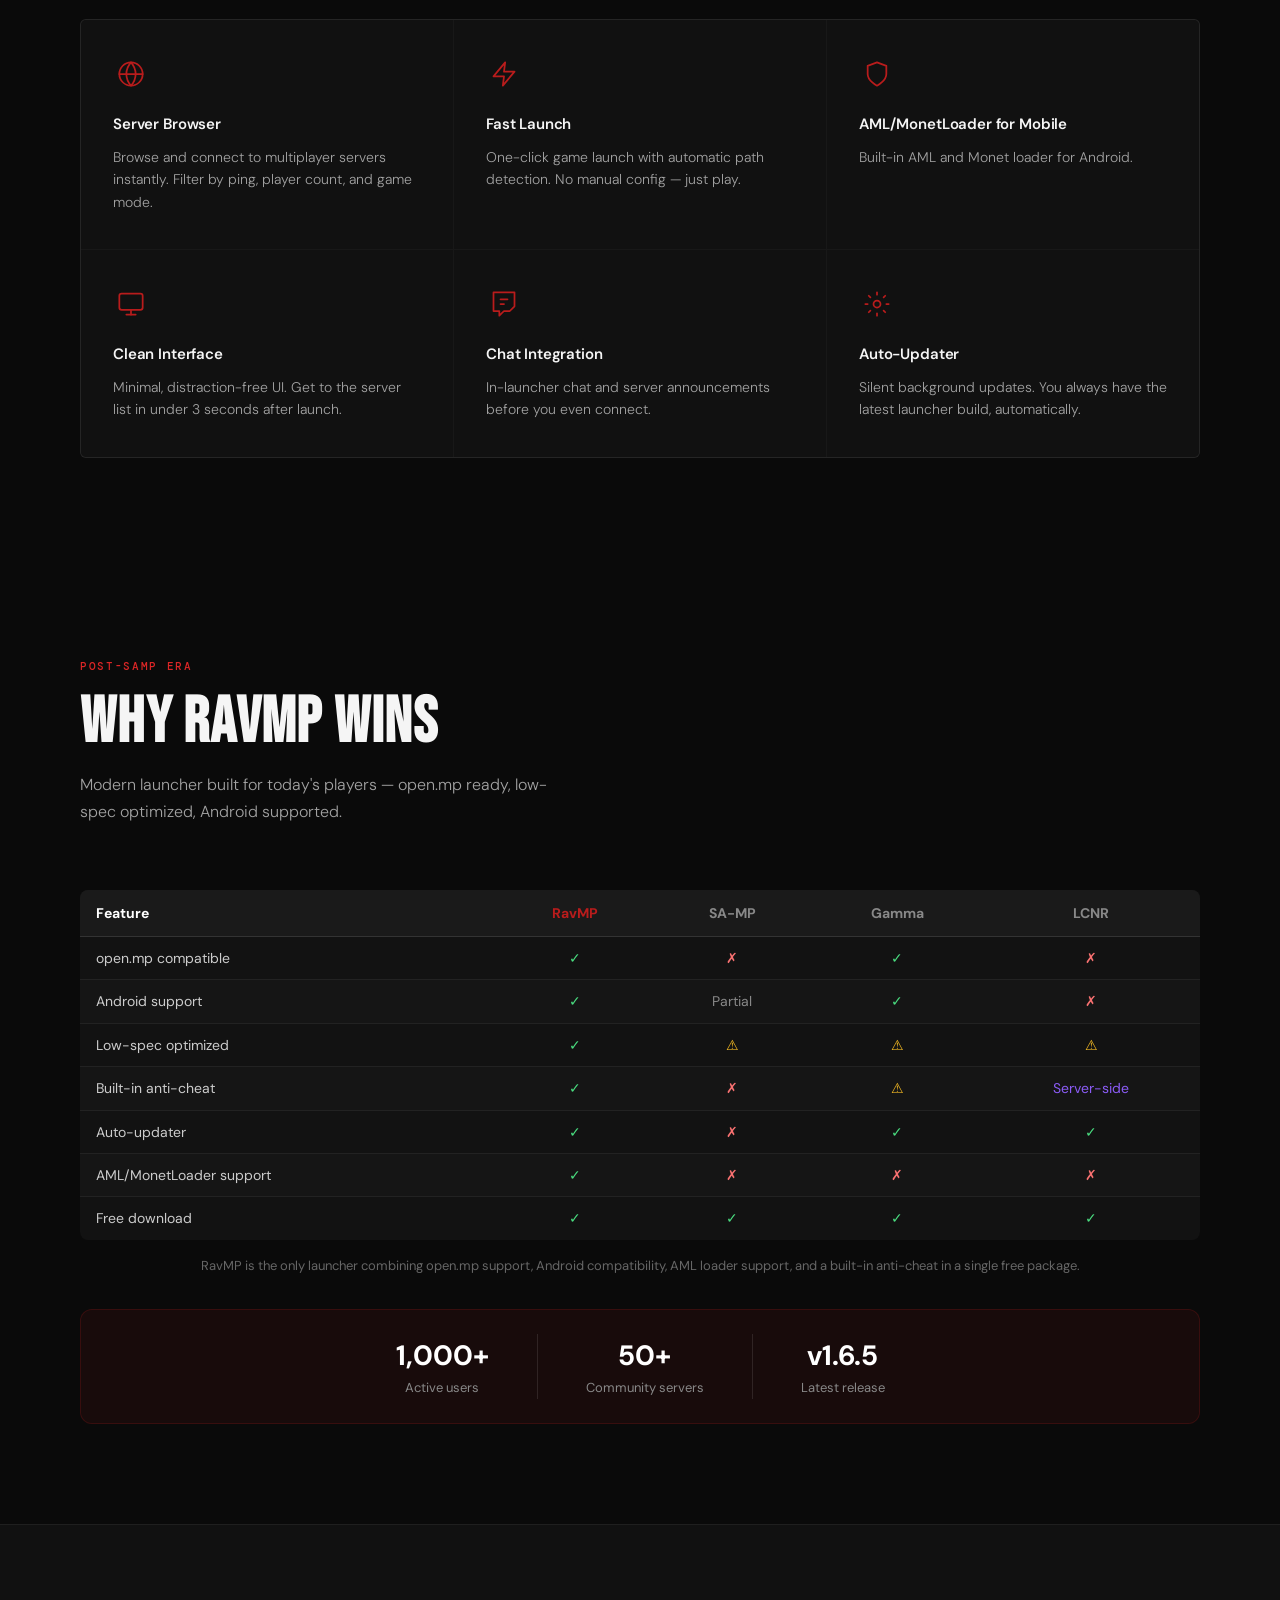
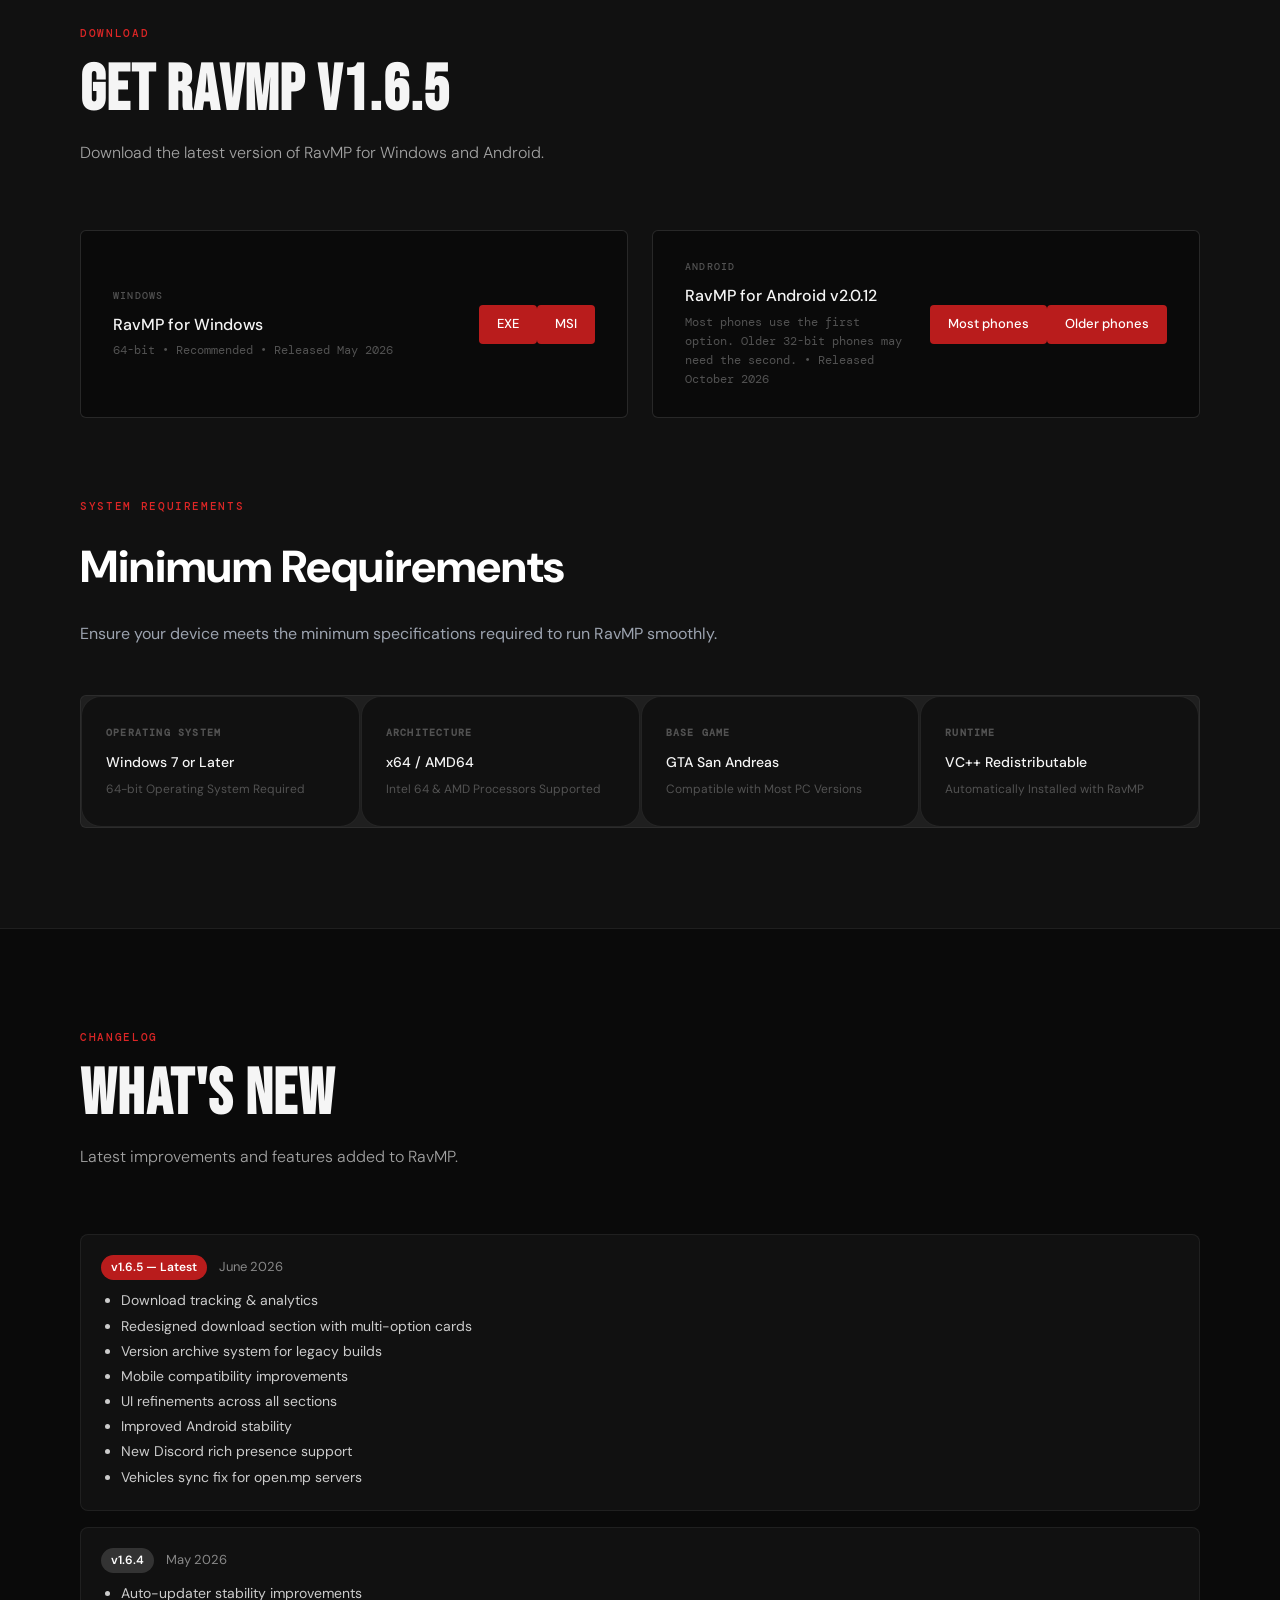
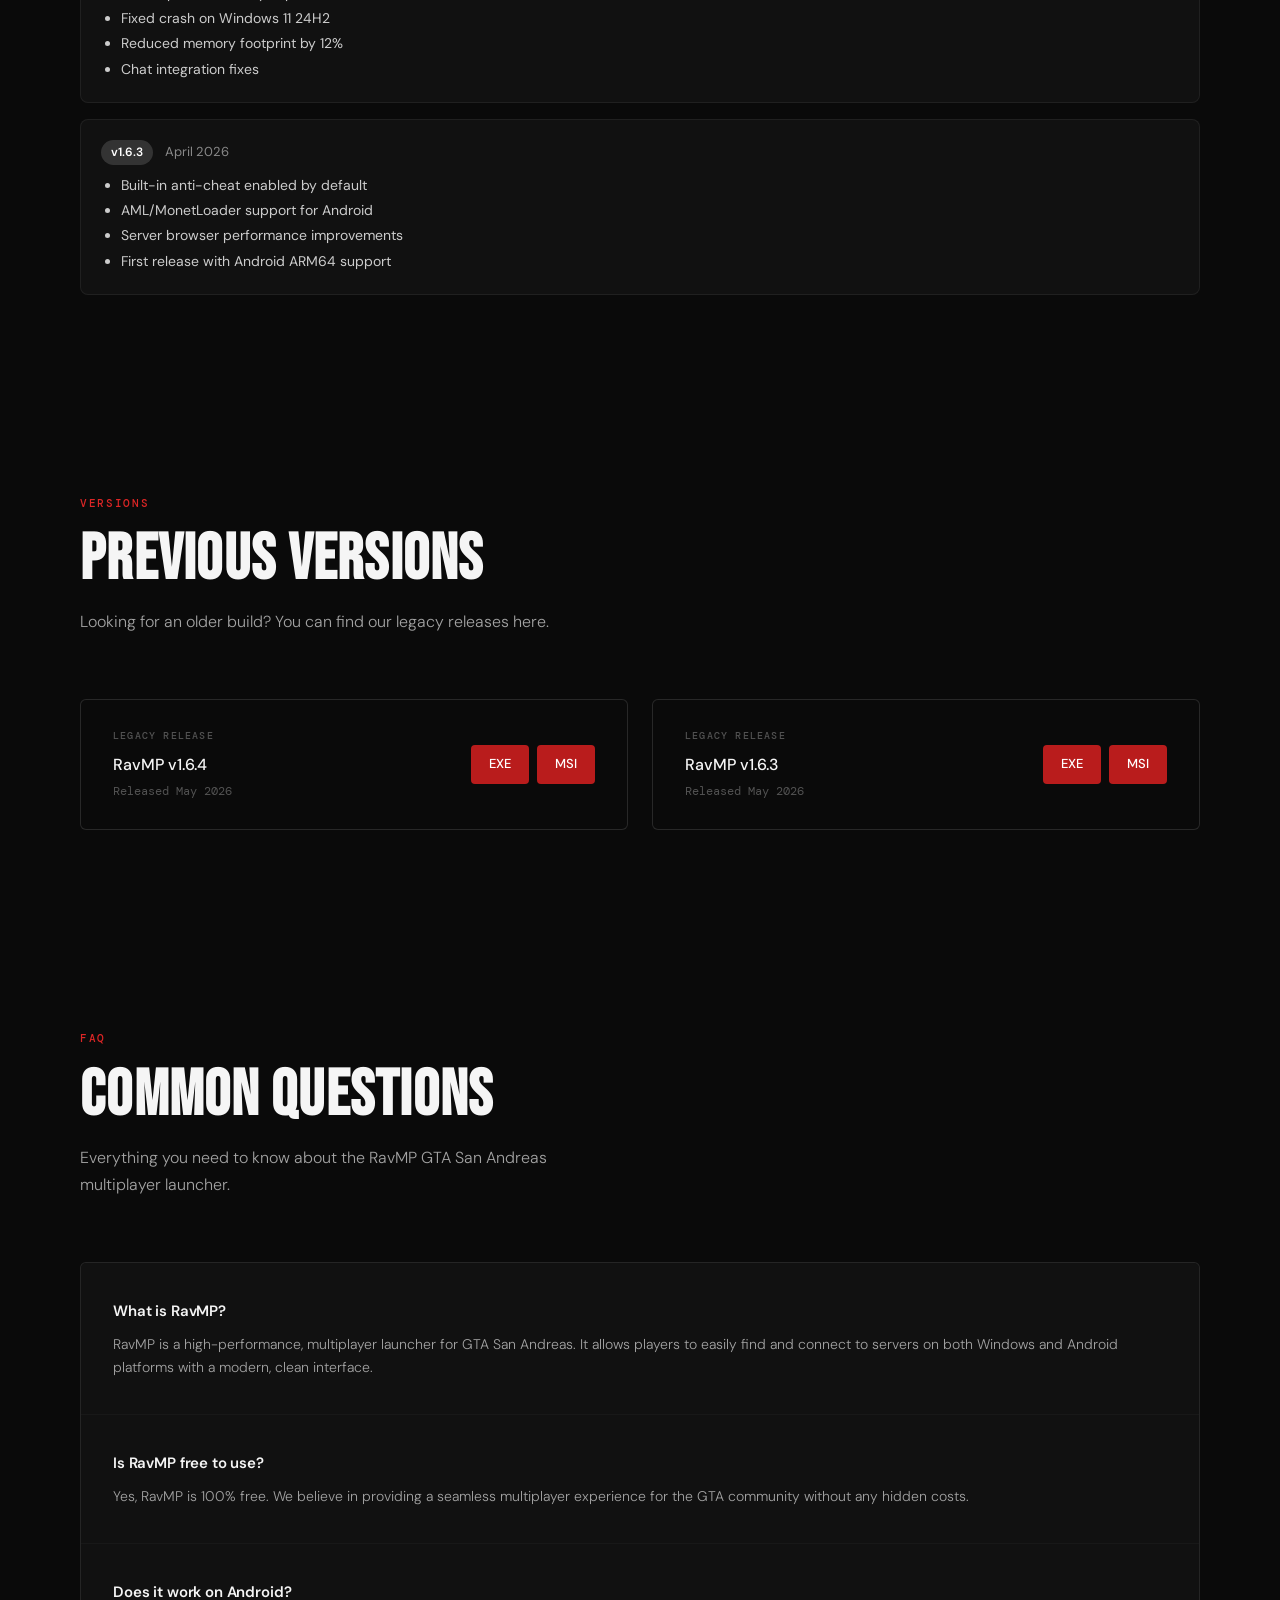
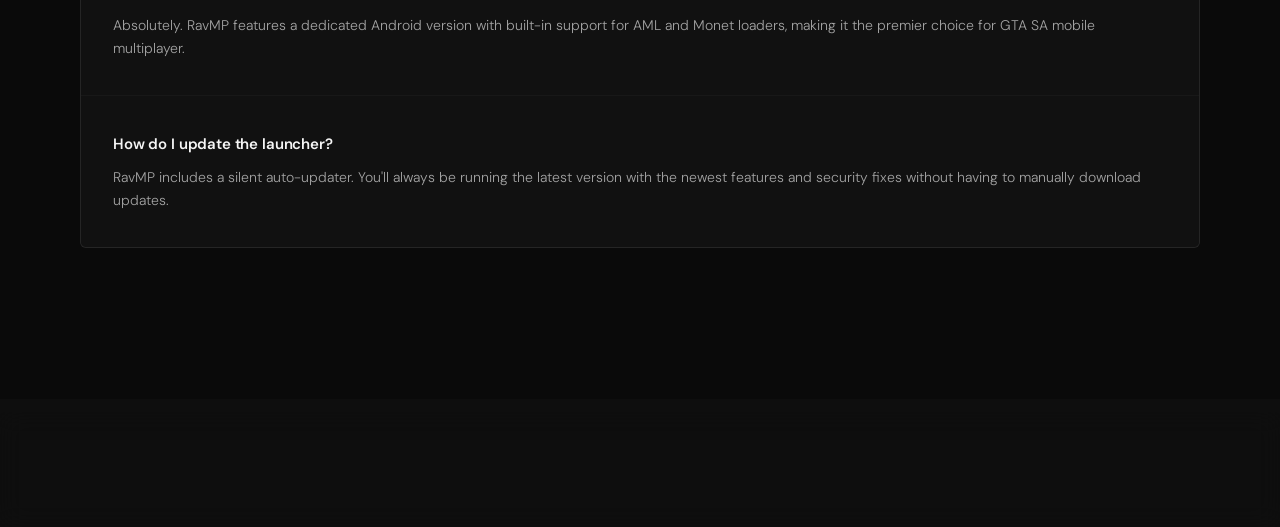
==== commit 756e794c: "fix: bust cached landing page JavaScript" ====
--- a/index.html
+++ b/index.html
@@ -641,7 +641,7 @@
 
     </div>
   </footer>
-  <script src="js/app.js" defer></script>
+  <script src="js/app.js?v=2.0.12" defer></script>
 </body>
 
 </html>
